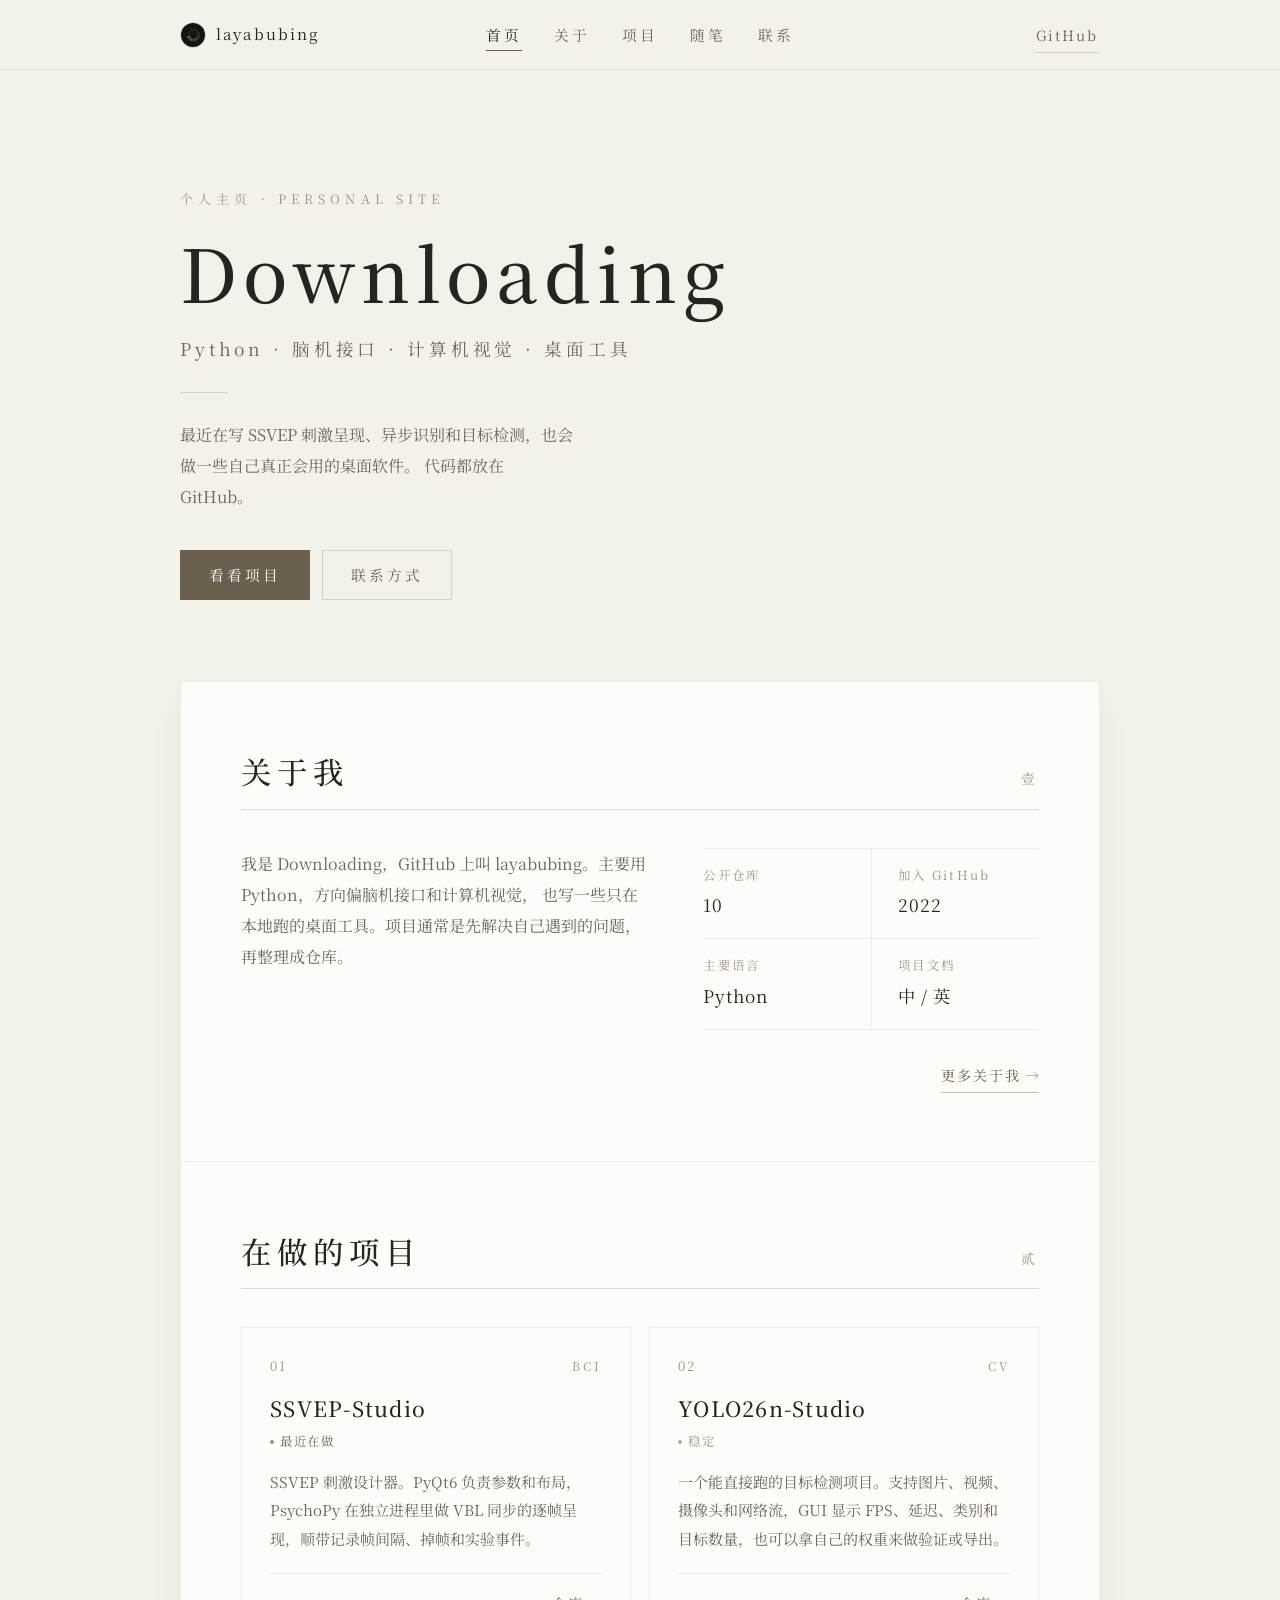
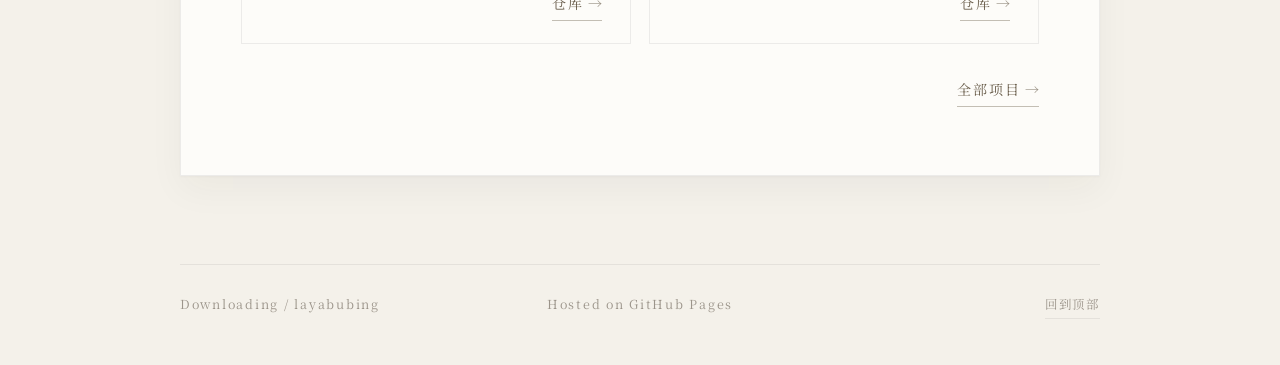
==== index.html @ 9e19aec1 "refactor：更新项目卡片结构与样式；提升整体设计一致性 - 在 `projects.js` 中将项目行（row）改为项目卡片（card），以优化语义结构。 - 更新 HTML 和 CSS，改善项" ====
<!doctype html>
<html lang="zh-CN">
  <head>
    <meta charset="utf-8">
    <meta name="viewport" content="width=device-width, initial-scale=1">
    <meta
      name="description"
      content="Downloading的个人主页。主要写 Python，方向包括 SSVEP 脑机接口、计算机视觉，也会做自己用得上的桌面工具。"
    >
    <meta name="theme-color" content="#f4f1ea">
    <title>Downloading / layabubing</title>
    <link rel="icon" href="assets/avatar.png">
    <link rel="preconnect" href="https://fonts.googleapis.com">
    <link rel="preconnect" href="https://fonts.gstatic.com" crossorigin>
    <link
      href="https://fonts.googleapis.com/css2?family=Noto+Serif:wght@400;500&family=Noto+Serif+SC:wght@300;400;500;600&display=swap"
      rel="stylesheet"
    >
    <link rel="stylesheet" href="styles.css">
  </head>
  <body>
    <header class="site-header" id="top">
      <a class="brand" href="index.html" aria-label="回到首页">
        <img src="assets/avatar.png" width="28" height="28" alt="">
        <span>layabubing</span>
      </a>
      <nav class="site-nav" aria-label="主导航">
        <a href="index.html" aria-current="true">首页</a>
        <a href="about.html">关于</a>
        <a href="projects.html">项目</a>
        <a href="blog.html">随笔</a>
        <a href="contact.html">联系</a>
      </nav>
      <a class="header-link" href="https://github.com/layabubing" target="_blank" rel="noreferrer">GitHub</a>
    </header>

    <main>
      <section class="hero reveal" aria-labelledby="hero-title">
        <p class="eyebrow">个人主页 · Personal Site</p>
        <h1 id="hero-title">Downloading</h1>
        <p class="role">Python · 脑机接口 · 计算机视觉 · 桌面工具</p>
        <p class="lead">
          最近在写 SSVEP 刺激呈现、异步识别和目标检测，也会做一些自己真正会用的桌面软件。
          代码都放在 GitHub。
        </p>
        <div class="hero-actions">
          <a class="button button-primary" href="projects.html">看看项目</a>
          <a class="button button-quiet" href="contact.html">联系方式</a>
        </div>
      </section>

      <div class="paper">
        <section class="block reveal" aria-labelledby="intro-title">
          <div class="block-head">
            <h2 id="intro-title">关于我</h2>
            <span class="block-index">壹</span>
          </div>

          <div class="about-layout">
            <p class="about-copy">
              我是 Downloading，GitHub 上叫 layabubing。主要用 Python，方向偏脑机接口和计算机视觉，
              也写一些只在本地跑的桌面工具。项目通常是先解决自己遇到的问题，再整理成仓库。
            </p>
            <dl class="mini-stats" aria-label="GitHub 资料概览">
              <div><dt>公开仓库</dt><dd>10</dd></div>
              <div><dt>加入 GitHub</dt><dd>2022</dd></div>
              <div><dt>主要语言</dt><dd>Python</dd></div>
              <div><dt>项目文档</dt><dd>中 / 英</dd></div>
            </dl>
          </div>

          <p class="block-more"><a class="row-link" href="about.html">更多关于我</a></p>
        </section>

        <section class="block reveal" aria-labelledby="featured-title">
          <div class="block-head">
            <h2 id="featured-title">在做的项目</h2>
            <span class="block-index">贰</span>
          </div>

          <div class="project-list" id="home-featured"></div>

          <p class="block-more"><a class="row-link" href="projects.html">全部项目</a></p>
        </section>
      </div>
    </main>

    <footer class="site-footer">
      <span>Downloading / layabubing</span>
      <span>Hosted on GitHub Pages</span>
      <a href="#top">回到顶部</a>
    </footer>

    <script src="script.js"></script>
    <script src="js/projects.js"></script>
  </body>
</html>
---- styles.css ----
/* ==========================================================================
   layabubing.github.io — 素雅
   宣纸底 · 宋体 · 细线分隔 · 单一檀色点缀
   ========================================================================== */

:root {
  color-scheme: light;

  /* 纸与墨 */
  --bg: #f4f1ea;
  --paper: #fdfcf9;
  --panel: #f0ece2;
  --ink: #26241f;
  --muted: #6c665c;
  --faint: #9b948a;

  /* 线 */
  --line: rgba(38, 36, 31, 0.15);
  --line-soft: rgba(38, 36, 31, 0.075);

  /* 檀色点缀 */
  --accent: #6b5f4d;
  --accent-deep: #574c3d;
  --accent-soft: rgba(107, 95, 77, 0.08);
  --accent-ink: #fdfcf9;

  /* 状态 */
  --green: #5f7358;
  --amber: #9c7a44;

  --header-bg: rgba(244, 241, 234, 0.88);
  --header-bg-scrolled: rgba(244, 241, 234, 0.96);
  --hover-bg: rgba(38, 36, 31, 0.035);

  /* 字体：全站宋体。拉丁先走 Songti / SimSun 自带的衬线字形，
     再由 Noto Serif SC 兜底 Linux / Android。 */
  --font-song: "Songti SC", "STSong", "SimSun", "Noto Serif SC",
    "Source Han Serif SC", "Times New Roman", Georgia, serif;

  --maxw: 920px;
  --shadow: 0 1px 2px rgba(38, 36, 31, 0.03), 0 14px 34px rgba(38, 36, 31, 0.045);
}

* {
  box-sizing: border-box;
}

html {
  scroll-behavior: smooth;
  scroll-padding-top: 96px;
}

body {
  margin: 0;
  min-width: 320px;
  overflow-x: hidden;
  background: var(--bg);
  color: var(--ink);
  font-family: var(--font-song);
  font-size: 16px;
  line-height: 1.9;
  -webkit-font-smoothing: antialiased;
  text-rendering: optimizeLegibility;
}

a {
  color: inherit;
  text-decoration: none;
}

button,
a {
  -webkit-tap-highlight-color: transparent;
}

::selection {
  background: var(--accent-soft);
  color: var(--accent-deep);
}

:focus-visible {
  outline: 1px solid var(--accent);
  outline-offset: 3px;
}

/* ---------- 页眉 ---------- */

.site-header {
  position: sticky;
  z-index: 20;
  top: 0;
  display: grid;
  grid-template-columns: 1fr auto 1fr;
  align-items: center;
  width: 100%;
  min-height: 70px;
  padding: 0 max(24px, calc((100% - var(--maxw)) / 2));
  border-bottom: 1px solid var(--line-soft);
  background: var(--header-bg);
  backdrop-filter: blur(12px);
  -webkit-backdrop-filter: blur(12px);
  transition: background 240ms ease, border-color 240ms ease;
}

.site-header.is-scrolled {
  border-color: var(--line);
  background: var(--header-bg-scrolled);
}

.brand {
  display: inline-flex;
  align-items: center;
  gap: 10px;
  width: max-content;
  font-size: 0.95rem;
  letter-spacing: 0.14em;
}

.brand img {
  width: 26px;
  height: 26px;
  border: 1px solid var(--line);
  border-radius: 50%;
  opacity: 0.92;
}

.site-nav {
  display: flex;
  align-items: center;
  gap: 4px;
}

.site-nav a {
  position: relative;
  padding: 9px 14px;
  color: var(--muted);
  font-size: 0.92rem;
  letter-spacing: 0.2em;
  transition: color 200ms ease;
}

.site-nav a::after {
  content: "";
  position: absolute;
  left: 14px;
  right: 14px;
  bottom: 6px;
  height: 1px;
  background: var(--accent);
  transform: scaleX(0);
  transform-origin: left;
  transition: transform 260ms cubic-bezier(0.2, 0.7, 0.2, 1);
}

.site-nav a:hover,
.site-nav a:focus-visible,
.site-nav a[aria-current="true"] {
  color: var(--ink);
}

.site-nav a:hover::after,
.site-nav a:focus-visible::after,
.site-nav a[aria-current="true"]::after {
  transform: scaleX(1);
}

.header-link {
  justify-self: end;
  padding: 6px 2px 4px;
  border-bottom: 1px solid var(--line);
  color: var(--muted);
  font-size: 0.88rem;
  letter-spacing: 0.14em;
  transition: color 200ms ease, border-color 200ms ease;
}

.header-link:hover,
.header-link:focus-visible {
  border-color: var(--accent);
  color: var(--accent);
}

/* ---------- 首屏 ---------- */

.hero {
  width: min(var(--maxw), calc(100% - 48px));
  margin: 0 auto;
  padding: clamp(84px, 13vh, 140px) 0 clamp(64px, 9vh, 100px);
}

.eyebrow {
  margin: 0 0 20px;
  color: var(--faint);
  font-size: 0.8rem;
  letter-spacing: 0.4em;
  text-transform: uppercase;
}

h1,
h2,
h3,
p {
  margin-top: 0;
}

h1 {
  margin-bottom: 20px;
  font-size: clamp(2.9rem, 7.5vw, 4.6rem);
  line-height: 1.1;
  font-weight: 500;
  letter-spacing: 0.08em;
}

.role {
  margin-bottom: 6px;
  color: var(--muted);
  font-size: clamp(0.98rem, 1.8vw, 1.1rem);
  letter-spacing: 0.22em;
}

.hero .role::after {
  content: "";
  display: block;
  width: 48px;
  height: 1px;
  margin: 26px 0 0;
  background: var(--line);
}

.lead {
  max-width: 44ch;
  margin: 26px 0 38px;
  color: var(--muted);
  font-size: 1rem;
  line-height: 1.95;
}

.hero-actions {
  display: flex;
  flex-wrap: wrap;
  gap: 12px;
}

.button {
  display: inline-flex;
  align-items: center;
  justify-content: center;
  min-height: 46px;
  padding: 10px 28px;
  border: 1px solid var(--line);
  border-radius: 0;
  font-family: inherit;
  font-size: 0.92rem;
  letter-spacing: 0.2em;
  transition: background 220ms ease, border-color 220ms ease, color 220ms ease;
}

.button-primary {
  border-color: var(--accent);
  background: var(--accent);
  color: var(--accent-ink);
}

.button-primary:hover,
.button-primary:focus-visible {
  background: var(--accent-deep);
  border-color: var(--accent-deep);
}

.button-quiet {
  background: transparent;
  color: var(--muted);
}

.button-quiet:hover,
.button-quiet:focus-visible {
  border-color: var(--accent);
  color: var(--accent);
}

/* ---------- 子页页头 ---------- */

.page-head {
  width: min(var(--maxw), calc(100% - 48px));
  margin: 0 auto;
  padding: clamp(68px, 10vh, 112px) 0 clamp(44px, 6vh, 64px);
}

.page-title {
  margin-bottom: 18px;
  font-size: clamp(2.4rem, 6vw, 3.6rem);
  line-height: 1.15;
  font-weight: 500;
  letter-spacing: 0.14em;
}

.page-head .lead {
  margin-bottom: 0;
}

/* ---------- 纸面 ---------- */

.paper {
  width: min(var(--maxw), calc(100% - 40px));
  margin: 0 auto 88px;
  border: 1px solid var(--line-soft);
  background: var(--paper);
  box-shadow: var(--shadow);
}

.block {
  padding: clamp(46px, 6.5vw, 68px) clamp(24px, 6vw, 60px);
  border-bottom: 1px solid var(--line-soft);
}

.block:last-child {
  border-bottom: 0;
}

.block-head {
  display: flex;
  align-items: baseline;
  justify-content: space-between;
  gap: 20px;
  margin-bottom: 38px;
  padding-bottom: 16px;
  border-bottom: 1px solid var(--line);
}

h2 {
  margin-bottom: 0;
  font-size: clamp(1.5rem, 3.4vw, 1.9rem);
  line-height: 1.4;
  font-weight: 500;
  letter-spacing: 0.2em;
}

.block-index {
  color: var(--faint);
  font-size: 0.85rem;
  letter-spacing: 0.3em;
}

.block-more {
  margin: 30px 0 0;
  text-align: right;
}

.block-intro {
  display: flex;
  align-items: baseline;
  justify-content: space-between;
  flex-wrap: wrap;
  gap: 14px;
  margin-bottom: 26px;
  color: var(--muted);
  font-size: 0.94rem;
}

/* ---------- 通用行内链接 ---------- */

.row-link {
  display: inline-block;
  padding-bottom: 3px;
  border-bottom: 1px solid rgba(107, 95, 77, 0.4);
  color: var(--accent);
  font-size: 0.88rem;
  letter-spacing: 0.14em;
  white-space: nowrap;
  transition: border-color 200ms ease, color 200ms ease;
}

.row-link:hover,
.row-link:focus-visible {
  border-color: var(--accent);
  color: var(--accent-deep);
}

.row-link::after {
  content: " →";
  letter-spacing: 0;
  opacity: 0.7;
}

/* ---------- 关于 ---------- */

.about-layout {
  display: grid;
  grid-template-columns: minmax(0, 1.1fr) minmax(260px, 0.9fr);
  gap: 52px;
  align-items: start;
}

.about-copy {
  max-width: 54ch;
  margin-bottom: 0;
  color: var(--muted);
  font-size: 1rem;
  line-height: 1.95;
}

.mini-stats {
  display: grid;
  grid-template-columns: repeat(2, minmax(0, 1fr));
  margin: 0;
  border-top: 1px solid var(--line-soft);
}

.mini-stats div {
  padding: 15px 0 16px;
  border-bottom: 1px solid var(--line-soft);
}

.mini-stats div:nth-child(odd) {
  padding-right: 22px;
}

.mini-stats div:nth-child(even) {
  padding-left: 26px;
  border-left: 1px solid var(--line-soft);
}

.mini-stats dt {
  margin-bottom: 2px;
  color: var(--faint);
  font-size: 0.78rem;
  letter-spacing: 0.18em;
}

.mini-stats dd {
  margin: 0;
  font-size: 1.08rem;
  letter-spacing: 0.06em;
}

/* ---------- 项目卡片 ---------- */

.project-list {
  display: grid;
  grid-template-columns: repeat(auto-fit, minmax(min(330px, 100%), 1fr));
  gap: 18px;
}

.project {
  display: flex;
  flex-direction: column;
  padding: 26px 28px 22px;
  border: 1px solid var(--line-soft);
  background: var(--paper);
  transition: border-color 240ms ease, background 240ms ease,
    box-shadow 240ms ease;
}

.project:hover,
.project:focus-within {
  border-color: var(--line);
  background: #fffefb;
  box-shadow: 0 10px 26px rgba(38, 36, 31, 0.045);
}

.project-top {
  display: flex;
  align-items: baseline;
  justify-content: space-between;
  gap: 16px;
  margin-bottom: 14px;
}

.project-index {
  color: var(--faint);
  font-size: 0.82rem;
  letter-spacing: 0.16em;
}

.project-tag {
  color: var(--faint);
  font-size: 0.74rem;
  letter-spacing: 0.24em;
  text-transform: uppercase;
}

.project-head {
  display: flex;
  flex-direction: column;
  align-items: flex-start;
  gap: 5px;
  margin-bottom: 14px;
}

h3 {
  margin-bottom: 0;
  font-size: clamp(1.14rem, 1.9vw, 1.32rem);
  line-height: 1.5;
  font-weight: 500;
  letter-spacing: 0.06em;
}

.status {
  display: inline-flex;
  align-items: center;
  gap: 6px;
  color: var(--faint);
  font-size: 0.78rem;
  letter-spacing: 0.14em;
  white-space: nowrap;
}

.status::before {
  content: "";
  width: 4px;
  height: 4px;
  border-radius: 50%;
  background: currentColor;
  opacity: 0.75;
}

.status-active {
  color: var(--green);
}

.status-wip {
  color: var(--amber);
}

.project-desc {
  max-width: 60ch;
  margin-bottom: 20px;
  color: var(--muted);
  font-size: 0.94rem;
  line-height: 1.9;
}

.project-foot {
  display: flex;
  align-items: flex-end;
  justify-content: space-between;
  gap: 18px;
  margin-top: auto;
  padding-top: 16px;
  border-top: 1px solid var(--line-soft);
}

.tag-row {
  display: flex;
  flex-wrap: wrap;
  gap: 4px 14px;
  margin: 0;
  padding: 0;
  list-style: none;
}

.tag-row li {
  color: var(--faint);
  font-size: 0.78rem;
  letter-spacing: 0.1em;
}

.tag-row li::before {
  content: "·";
  margin-right: 6px;
  opacity: 0.6;
}

/* 精选项目：仅以极淡底色区分，不加粗边 */

.project-featured {
  background: var(--panel);
}

.project-featured:hover,
.project-featured:focus-within {
  background: #f5f2e9;
}

/* ---------- 归档 ---------- */

.archive {
  display: grid;
  grid-template-columns: 180px 1fr;
  gap: 36px;
  align-items: start;
}

.archive-note {
  margin-bottom: 0;
  color: var(--faint);
  font-size: 0.9rem;
  letter-spacing: 0.08em;
}

.archive-links {
  display: grid;
  border-top: 1px solid var(--line-soft);
}

.archive-links a {
  display: flex;
  align-items: baseline;
  justify-content: space-between;
  gap: 20px;
  padding: 14px 2px;
  border-bottom: 1px solid var(--line-soft);
  transition: padding-left 220ms ease, color 220ms ease;
}

.archive-links a:hover,
.archive-links a:focus-visible {
  padding-left: 10px;
  color: var(--accent);
}

.archive-links span {
  font-size: 0.95rem;
  letter-spacing: 0.04em;
}

.archive-links small {
  color: var(--faint);
  font-size: 0.78rem;
  letter-spacing: 0.08em;
  text-align: right;
}

/* ---------- 技术 ---------- */

.stack-notes {
  display: grid;
  grid-template-columns: repeat(3, minmax(0, 1fr));
  gap: 32px;
}

.stack-note {
  padding-top: 20px;
  border-top: 1px solid var(--line);
}

.stack-index-number {
  display: block;
  margin-bottom: 12px;
  color: var(--faint);
  font-size: 0.78rem;
  letter-spacing: 0.28em;
}

.stack-note h3 {
  margin-bottom: 10px;
}

.stack-note p {
  margin-bottom: 0;
  color: var(--muted);
  font-size: 0.9rem;
  line-height: 1.9;
}

/* ---------- 联系 ---------- */

.contact-list {
  border-top: 1px solid var(--line-soft);
}

.contact-list a {
  display: grid;
  grid-template-columns: 92px minmax(0, 1fr);
  gap: 20px;
  align-items: baseline;
  padding: 17px 2px;
  border-bottom: 1px solid var(--line-soft);
  transition: color 200ms ease, padding-left 220ms ease;
}

.contact-list a:hover,
.contact-list a:focus-visible {
  padding-left: 10px;
  color: var(--accent);
}

.contact-list span {
  color: var(--faint);
  font-size: 0.78rem;
  letter-spacing: 0.2em;
}

.contact-list strong {
  overflow-wrap: anywhere;
  font-weight: 400;
  font-size: clamp(0.94rem, 2vw, 1.04rem);
  letter-spacing: 0.05em;
}

/* ---------- 页脚 ---------- */

.site-footer {
  display: grid;
  grid-template-columns: 1fr auto 1fr;
  gap: 20px;
  width: min(var(--maxw), calc(100% - 48px));
  margin: 0 auto;
  padding: 28px 0 46px;
  border-top: 1px solid var(--line-soft);
  color: var(--faint);
  font-size: 0.78rem;
  letter-spacing: 0.14em;
}

.site-footer span:nth-child(2) {
  text-align: center;
}

.site-footer a {
  justify-self: end;
  padding-bottom: 2px;
  border-bottom: 1px solid var(--line-soft);
  color: var(--faint);
  transition: color 200ms ease, border-color 200ms ease;
}

.site-footer a:hover,
.site-footer a:focus-visible {
  border-color: var(--accent);
  color: var(--accent);
}

/* ---------- 入场动效 ---------- */

.reveal {
  opacity: 0;
  transform: translateY(14px);
  transition: opacity 760ms ease, transform 760ms cubic-bezier(0.2, 0.72, 0.2, 1);
}

.reveal.is-visible {
  opacity: 1;
  transform: translateY(0);
}

/* ---------- 随笔 ---------- */

.post-list {
  display: grid;
  border-top: 1px solid var(--line-soft);
}

.post-item {
  display: grid;
  grid-template-columns: 116px minmax(0, 1fr);
  gap: 26px;
  align-items: baseline;
  padding: 20px 2px;
  border-bottom: 1px solid var(--line-soft);
  transition: padding-left 220ms ease, background 220ms ease;
}

.post-item:hover,
.post-item:focus-visible {
  padding-left: 10px;
  background: var(--hover-bg);
}

.post-date {
  color: var(--faint);
  font-size: 0.8rem;
  letter-spacing: 0.1em;
  white-space: nowrap;
}

.post-info {
  display: block;
  min-width: 0;
}

.post-title {
  display: block;
  margin-bottom: 5px;
  font-size: 1.1rem;
  font-weight: 500;
  letter-spacing: 0.06em;
}

.post-item:hover .post-title {
  color: var(--accent);
}

.post-excerpt {
  display: block;
  color: var(--muted);
  font-size: 0.9rem;
  line-height: 1.85;
}

/* ---------- 文章页 ---------- */

.post-article {
  width: min(720px, calc(100% - 48px));
  margin: 0 auto;
  padding: clamp(60px, 8vh, 92px) 0 96px;
}

.post-header {
  margin-bottom: 44px;
  padding-bottom: 28px;
  border-bottom: 1px solid var(--line);
}

.post-heading {
  margin-bottom: 0;
  font-size: clamp(1.85rem, 5vw, 2.7rem);
  line-height: 1.35;
  letter-spacing: 0.08em;
}

.post-body {
  font-size: 1.02rem;
  line-height: 2.05;
}

.post-body h2,
.post-body h3,
.post-body h4 {
  margin: 2.2em 0 0.7em;
  line-height: 1.5;
  font-weight: 500;
  letter-spacing: 0.1em;
}

.post-body h2 {
  font-size: 1.36rem;
}

.post-body h3 {
  font-size: 1.16rem;
}

.post-body p {
  margin-bottom: 1.15em;
  color: var(--ink);
}

.post-body ul,
.post-body ol {
  margin: 0 0 1.15em;
  padding-left: 1.6em;
  color: var(--ink);
}

.post-body li {
  margin-bottom: 0.35em;
}

.post-body li::marker {
  color: var(--faint);
}

.post-body a {
  padding-bottom: 1px;
  border-bottom: 1px solid rgba(107, 95, 77, 0.4);
  color: var(--accent);
}

.post-body blockquote {
  margin: 1.5em 0;
  padding: 2px 0 2px 20px;
  border-left: 2px solid var(--line);
  color: var(--muted);
}

.post-body code {
  padding: 2px 6px;
  border: 1px solid var(--line-soft);
  border-radius: 0;
  background: var(--panel);
  font-family: ui-monospace, "SFMono-Regular", Consolas, monospace;
  font-size: 0.86em;
}

.post-body pre {
  overflow-x: auto;
  margin: 1.5em 0;
  padding: 18px 20px;
  border: 1px solid var(--line-soft);
  border-radius: 0;
  background: var(--panel);
  line-height: 1.75;
}

.post-body pre code {
  padding: 0;
  border: 0;
  background: none;
}

.post-body img {
  max-width: 100%;
  height: auto;
  border: 1px solid var(--line-soft);
}

.post-body hr {
  margin: 2.4em 0;
  border: 0;
  border-top: 1px solid var(--line-soft);
}

.post-back {
  margin-top: 56px;
  padding-top: 26px;
  border-top: 1px solid var(--line-soft);
}

.data-loading,
.data-fallback {
  margin: 0;
  padding: 26px 0;
  color: var(--faint);
  font-size: 0.92rem;
  letter-spacing: 0.08em;
}

/* ---------- 响应式 ---------- */

@media (max-width: 920px) {
  .site-header {
    grid-template-columns: 1fr auto;
    padding: 0 20px;
  }

  .site-nav {
    display: none;
  }

  .about-layout {
    grid-template-columns: 1fr;
    gap: 34px;
  }

  .archive {
    grid-template-columns: 1fr;
    gap: 18px;
  }

  .post-item {
    grid-template-columns: 100px minmax(0, 1fr);
    gap: 18px;
  }
}

@media (max-width: 680px) {
  body {
    font-size: 15.5px;
  }

  .site-header {
    min-height: 62px;
    padding: 0 16px;
  }

  .hero {
    width: calc(100% - 32px);
    padding: 68px 0 52px;
  }

  .page-head {
    width: calc(100% - 32px);
    padding: 54px 0 38px;
  }

  .paper {
    width: calc(100% - 28px);
    margin-bottom: 60px;
  }

  .site-footer {
    width: calc(100% - 32px);
    padding-bottom: 36px;
  }

  .brand {
    font-size: 0.88rem;
  }

  h1 {
    font-size: clamp(2.4rem, 12vw, 3.2rem);
  }

  .role {
    font-size: 0.92rem;
    letter-spacing: 0.16em;
  }

  .hero-actions {
    align-items: stretch;
    flex-direction: column;
  }

  .button {
    width: 100%;
  }

  .block {
    padding: 38px 20px;
  }

  .block-head {
    margin-bottom: 28px;
  }

  h2 {
    letter-spacing: 0.14em;
  }

  .project {
    padding: 22px 20px 18px;
  }

  .project-foot {
    align-items: flex-start;
    flex-direction: column;
    gap: 12px;
  }

  .archive-links a {
    align-items: flex-start;
    flex-direction: column;
    gap: 2px;
  }

  .archive-links small {
    text-align: left;
  }

  .post-item {
    grid-template-columns: 1fr;
    gap: 3px;
  }

  .post-article {
    width: calc(100% - 32px);
    padding: 46px 0 66px;
  }

  .stack-notes {
    grid-template-columns: 1fr;
    gap: 24px;
  }

  .contact-list a {
    grid-template-columns: 1fr;
    gap: 2px;
    padding: 14px 2px;
  }

  .contact-list a:hover,
  .contact-list a:focus-visible {
    padding-left: 2px;
  }

  .site-footer {
    grid-template-columns: 1fr auto;
  }

  .site-footer span:nth-child(2) {
    display: none;
  }
}

@media (prefers-reduced-motion: reduce) {
  html {
    scroll-behavior: auto;
  }

  *,
  *::before,
  *::after {
    scroll-behavior: auto !important;
    animation-duration: 0.01ms !important;
    animation-iteration-count: 1 !important;
    transition-duration: 0.01ms !important;
  }

  .reveal {
    opacity: 1;
    transform: none;
  }
}
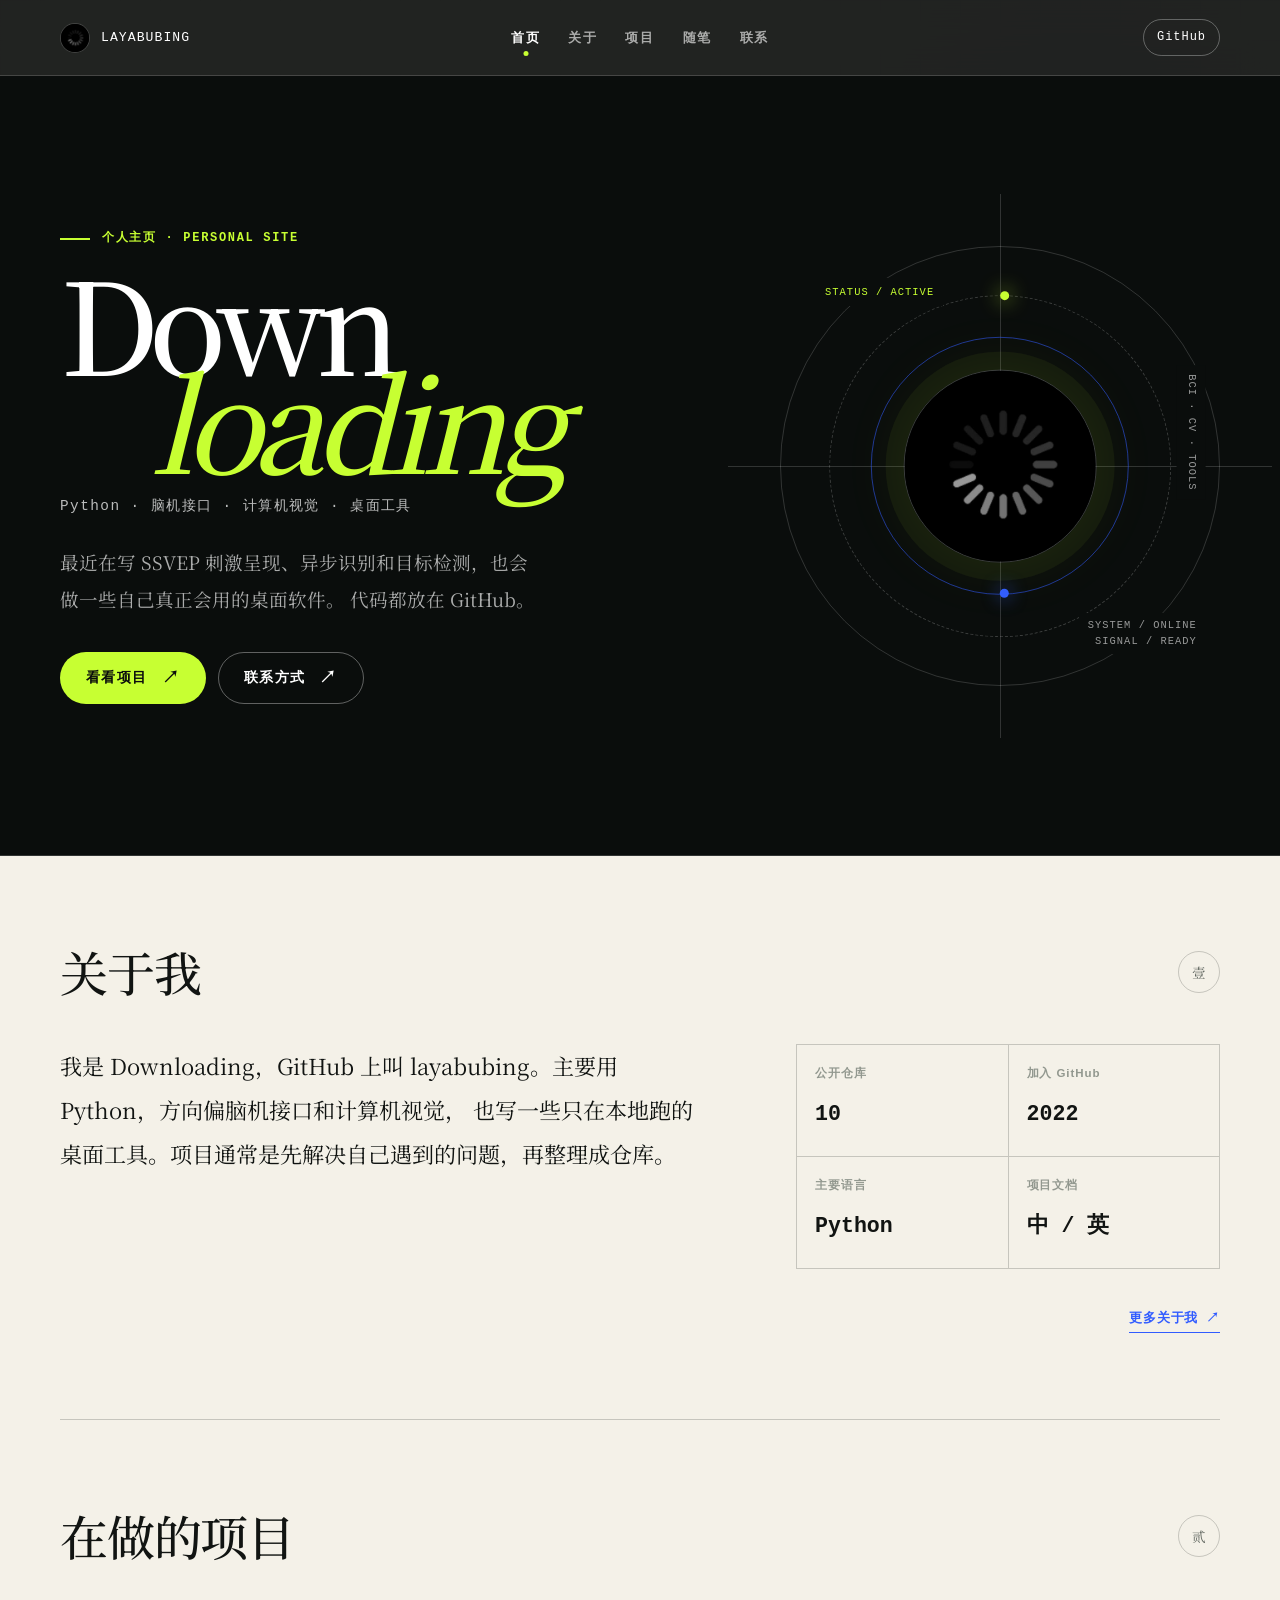
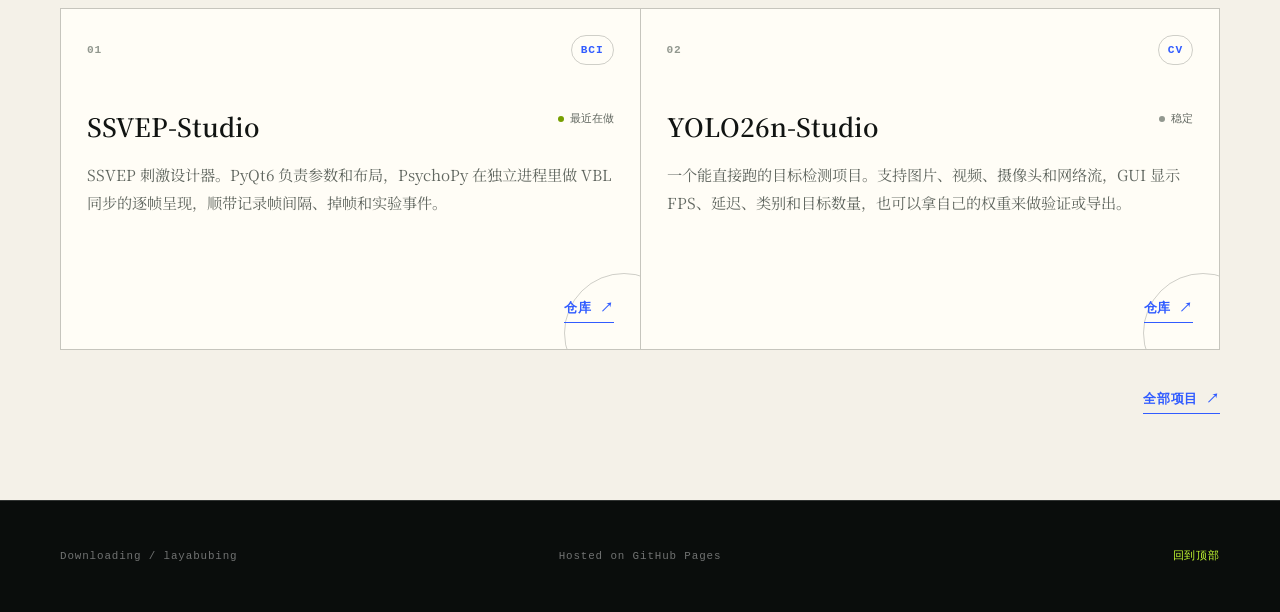
==== commit 2410d559: "feat: redesign personal site visual system" ====
--- a/index.html
+++ b/index.html
@@ -7,7 +7,7 @@
       name="description"
       content="Downloading的个人主页。主要写 Python，方向包括 SSVEP 脑机接口、计算机视觉，也会做自己用得上的桌面工具。"
     >
-    <meta name="theme-color" content="#f4f1ea">
+    <meta name="theme-color" content="#0a0d0c">
     <title>Downloading / layabubing</title>
     <link rel="icon" href="assets/avatar.png">
     <link rel="preconnect" href="https://fonts.googleapis.com">
@@ -18,7 +18,7 @@
     >
     <link rel="stylesheet" href="styles.css">
   </head>
-  <body>
+  <body class="home-page">
     <header class="site-header" id="top">
       <a class="brand" href="index.html" aria-label="回到首页">
         <img src="assets/avatar.png" width="28" height="28" alt="">
@@ -36,16 +36,26 @@
 
     <main>
       <section class="hero reveal" aria-labelledby="hero-title">
-        <p class="eyebrow">个人主页 · Personal Site</p>
-        <h1 id="hero-title">Downloading</h1>
-        <p class="role">Python · 脑机接口 · 计算机视觉 · 桌面工具</p>
-        <p class="lead">
-          最近在写 SSVEP 刺激呈现、异步识别和目标检测，也会做一些自己真正会用的桌面软件。
-          代码都放在 GitHub。
-        </p>
-        <div class="hero-actions">
-          <a class="button button-primary" href="projects.html">看看项目</a>
-          <a class="button button-quiet" href="contact.html">联系方式</a>
+        <div class="hero-copy">
+          <p class="eyebrow">个人主页 · Personal Site</p>
+          <h1 id="hero-title"><span>Down</span><span>loading</span></h1>
+          <p class="role">Python · 脑机接口 · 计算机视觉 · 桌面工具</p>
+          <p class="lead">
+            最近在写 SSVEP 刺激呈现、异步识别和目标检测，也会做一些自己真正会用的桌面软件。
+            代码都放在 GitHub。
+          </p>
+          <div class="hero-actions">
+            <a class="button button-primary" href="projects.html">看看项目</a>
+            <a class="button button-quiet" href="contact.html">联系方式</a>
+          </div>
+        </div>
+        <div class="signal-art" aria-hidden="true">
+          <div class="signal-orbit signal-orbit-outer"></div>
+          <div class="signal-orbit signal-orbit-inner"></div>
+          <img src="assets/avatar.png" width="192" height="192" alt="">
+          <span class="signal-label signal-label-top">STATUS / ACTIVE</span>
+          <span class="signal-label signal-label-side">BCI · CV · TOOLS</span>
+          <span class="signal-coordinate">SYSTEM / ONLINE<br>SIGNAL / READY</span>
         </div>
       </section>
 
--- a/styles.css
+++ b/styles.css
@@ -1,89 +1,65 @@
-/* ==========================================================================
-   layabubing.github.io — 素雅
-   宣纸底 · 宋体 · 细线分隔 · 单一檀色点缀
-   ========================================================================== */
-
 :root {
   color-scheme: light;
-
-  /* 纸与墨 */
-  --bg: #f4f1ea;
-  --paper: #fdfcf9;
-  --panel: #f0ece2;
-  --ink: #26241f;
-  --muted: #6c665c;
-  --faint: #9b948a;
-
-  /* 线 */
-  --line: rgba(38, 36, 31, 0.15);
-  --line-soft: rgba(38, 36, 31, 0.075);
-
-  /* 檀色点缀 */
-  --accent: #6b5f4d;
-  --accent-deep: #574c3d;
-  --accent-soft: rgba(107, 95, 77, 0.08);
-  --accent-ink: #fdfcf9;
-
-  /* 状态 */
-  --green: #5f7358;
-  --amber: #9c7a44;
-
-  --header-bg: rgba(244, 241, 234, 0.88);
-  --header-bg-scrolled: rgba(244, 241, 234, 0.96);
-  --hover-bg: rgba(38, 36, 31, 0.035);
-
-  /* 字体：全站宋体。拉丁先走 Songti / SimSun 自带的衬线字形，
-     再由 Noto Serif SC 兜底 Linux / Android。 */
-  --font-song: "Songti SC", "STSong", "SimSun", "Noto Serif SC",
-    "Source Han Serif SC", "Times New Roman", Georgia, serif;
-
-  --maxw: 920px;
-  --shadow: 0 1px 2px rgba(38, 36, 31, 0.03), 0 14px 34px rgba(38, 36, 31, 0.045);
-}
-
-* {
-  box-sizing: border-box;
-}
+  --night: #0a0d0c;
+  --paper: #f4f1e8;
+  --paper-bright: #fffdf6;
+  --ink: #111412;
+  --muted: #616760;
+  --faint: #92988f;
+  --acid: #c7ff32;
+  --acid-deep: #769f00;
+  --blue: #315cff;
+  --orange: #ff5a36;
+  --line: rgba(17, 20, 18, 0.2);
+  --line-soft: rgba(17, 20, 18, 0.1);
+  --line-dark: rgba(255, 255, 255, 0.16);
+  --font-serif: "Noto Serif SC", "Songti SC", "STSong", serif;
+  --font-sans: Inter, "PingFang SC", "Microsoft YaHei", sans-serif;
+  --font-mono: "SFMono-Regular", Consolas, "Liberation Mono", monospace;
+  --maxw: 1160px;
+  --contentw: 980px;
+  --shadow: 0 28px 80px rgba(17, 20, 18, 0.1);
+}
+
+* { box-sizing: border-box; }
 
 html {
   scroll-behavior: smooth;
-  scroll-padding-top: 96px;
+  scroll-padding-top: 92px;
+  overflow-x: hidden;
 }
 
 body {
   margin: 0;
   min-width: 320px;
   overflow-x: hidden;
-  background: var(--bg);
+  background:
+    linear-gradient(rgba(17, 20, 18, 0.035) 1px, transparent 1px),
+    linear-gradient(90deg, rgba(17, 20, 18, 0.035) 1px, transparent 1px),
+    var(--paper);
+  background-size: 40px 40px;
   color: var(--ink);
-  font-family: var(--font-song);
+  font-family: var(--font-sans);
   font-size: 16px;
-  line-height: 1.9;
+  line-height: 1.8;
   -webkit-font-smoothing: antialiased;
   text-rendering: optimizeLegibility;
 }
 
-a {
-  color: inherit;
-  text-decoration: none;
-}
-
-button,
-a {
-  -webkit-tap-highlight-color: transparent;
-}
-
-::selection {
-  background: var(--accent-soft);
-  color: var(--accent-deep);
-}
-
-:focus-visible {
-  outline: 1px solid var(--accent);
-  outline-offset: 3px;
-}
-
-/* ---------- 页眉 ---------- */
+body::before {
+  content: "";
+  position: fixed;
+  z-index: -1;
+  inset: 0;
+  pointer-events: none;
+  background: radial-gradient(circle at 84% 22%, rgba(49, 92, 255, 0.08), transparent 25%);
+}
+
+a { color: inherit; text-decoration: none; }
+button, a { -webkit-tap-highlight-color: transparent; }
+::selection { background: var(--acid); color: var(--night); }
+:focus-visible { outline: 2px solid var(--blue); outline-offset: 4px; }
+h1, h2, h3, p { margin-top: 0; }
 
 .site-header {
   position: sticky;
@@ -92,993 +68,567 @@
   display: grid;
   grid-template-columns: 1fr auto 1fr;
   align-items: center;
-  width: 100%;
-  min-height: 70px;
-  padding: 0 max(24px, calc((100% - var(--maxw)) / 2));
-  border-bottom: 1px solid var(--line-soft);
-  background: var(--header-bg);
-  backdrop-filter: blur(12px);
-  -webkit-backdrop-filter: blur(12px);
-  transition: background 240ms ease, border-color 240ms ease;
-}
-
-.site-header.is-scrolled {
-  border-color: var(--line);
-  background: var(--header-bg-scrolled);
-}
+  min-height: 76px;
+  padding: 0 max(28px, calc((100% - var(--maxw)) / 2));
+  border-bottom: 1px solid var(--line-dark);
+  background: rgba(10, 13, 12, 0.9);
+  color: #fff;
+  backdrop-filter: blur(18px);
+  -webkit-backdrop-filter: blur(18px);
+  transition: min-height 240ms ease, background 240ms ease;
+}
+
+.site-header.is-scrolled { min-height: 66px; background: rgba(10, 13, 12, 0.96); }
 
 .brand {
   display: inline-flex;
   align-items: center;
-  gap: 10px;
+  gap: 11px;
   width: max-content;
-  font-size: 0.95rem;
-  letter-spacing: 0.14em;
+  font-family: var(--font-mono);
+  font-size: 0.82rem;
+  letter-spacing: 0.08em;
+  text-transform: uppercase;
 }
 
 .brand img {
-  width: 26px;
-  height: 26px;
-  border: 1px solid var(--line);
-  border-radius: 50%;
-  opacity: 0.92;
-}
-
-.site-nav {
+  width: 30px;
+  height: 30px;
+  border: 1px solid rgba(255, 255, 255, 0.24);
+  border-radius: 50%;
+  background: #050605;
+  transition: transform 500ms cubic-bezier(0.2, 0.8, 0.2, 1);
+}
+
+.brand:hover img { transform: rotate(45deg); }
+.site-nav { display: flex; align-items: center; gap: 2px; }
+
+.site-nav a {
+  position: relative;
+  padding: 8px 13px;
+  color: rgba(255, 255, 255, 0.62);
+  font-size: 0.82rem;
+  font-weight: 600;
+  letter-spacing: 0.12em;
+  transition: color 180ms ease;
+}
+
+.site-nav a::before {
+  content: "";
+  position: absolute;
+  left: 50%;
+  bottom: 1px;
+  width: 5px;
+  height: 5px;
+  border-radius: 50%;
+  background: var(--acid);
+  opacity: 0;
+  transform: translate(-50%, 5px);
+  transition: opacity 180ms ease, transform 180ms ease;
+}
+
+.site-nav a:hover,
+.site-nav a:focus-visible,
+.site-nav a[aria-current="true"] { color: #fff; }
+
+.site-nav a:hover::before,
+.site-nav a:focus-visible::before,
+.site-nav a[aria-current="true"]::before { opacity: 1; transform: translate(-50%, 0); }
+
+.header-link {
+  justify-self: end;
+  padding: 7px 13px;
+  border: 1px solid rgba(255, 255, 255, 0.3);
+  border-radius: 999px;
+  font-family: var(--font-mono);
+  font-size: 0.75rem;
+  letter-spacing: 0.08em;
+  transition: background 180ms ease, border-color 180ms ease, color 180ms ease;
+}
+
+.header-link:hover,
+.header-link:focus-visible { border-color: var(--acid); background: var(--acid); color: var(--night); }
+.home-page main { background: var(--night); }
+
+.hero {
+  position: relative;
+  display: grid;
+  grid-template-columns: minmax(0, 1.15fr) minmax(340px, 0.85fr);
+  gap: clamp(40px, 7vw, 100px);
+  align-items: center;
+  width: min(var(--maxw), calc(100% - 56px));
+  min-height: min(780px, calc(100vh - 76px));
+  margin: 0 auto;
+  padding: clamp(76px, 11vh, 126px) 0;
+  color: #fff;
+}
+
+.hero::before {
+  content: "";
+  position: absolute;
+  left: -100vw;
+  right: -100vw;
+  bottom: 0;
+  height: 1px;
+  background: var(--line-dark);
+}
+
+.eyebrow {
   display: flex;
   align-items: center;
-  gap: 4px;
-}
-
-.site-nav a {
-  position: relative;
-  padding: 9px 14px;
+  gap: 12px;
+  margin: 0 0 24px;
+  color: var(--blue);
+  font-family: var(--font-mono);
+  font-size: 0.75rem;
+  font-weight: 700;
+  letter-spacing: 0.14em;
+  text-transform: uppercase;
+}
+
+.eyebrow::before { content: ""; width: 30px; height: 2px; background: currentColor; }
+.hero .eyebrow { color: var(--acid); }
+
+.hero h1 {
+  margin-bottom: 26px;
+  font-family: var(--font-serif);
+  font-size: clamp(4.6rem, 10vw, 8.8rem);
+  font-weight: 500;
+  letter-spacing: -0.075em;
+  line-height: 0.76;
+}
+
+.hero h1 span { display: block; }
+.hero h1 span:last-child { margin-left: clamp(34px, 7vw, 100px); color: var(--acid); font-style: italic; }
+
+.role {
+  margin-bottom: 24px;
+  color: rgba(255, 255, 255, 0.72);
+  font-family: var(--font-mono);
+  font-size: clamp(0.76rem, 1.3vw, 0.9rem);
+  letter-spacing: 0.1em;
+}
+
+.lead {
+  max-width: 48ch;
+  margin: 0 0 34px;
   color: var(--muted);
-  font-size: 0.92rem;
-  letter-spacing: 0.2em;
-  transition: color 200ms ease;
-}
-
-.site-nav a::after {
-  content: "";
-  position: absolute;
-  left: 14px;
-  right: 14px;
-  bottom: 6px;
-  height: 1px;
-  background: var(--accent);
-  transform: scaleX(0);
-  transform-origin: left;
-  transition: transform 260ms cubic-bezier(0.2, 0.7, 0.2, 1);
-}
-
-.site-nav a:hover,
-.site-nav a:focus-visible,
-.site-nav a[aria-current="true"] {
-  color: var(--ink);
-}
-
-.site-nav a:hover::after,
-.site-nav a:focus-visible::after,
-.site-nav a[aria-current="true"]::after {
-  transform: scaleX(1);
-}
-
-.header-link {
-  justify-self: end;
-  padding: 6px 2px 4px;
-  border-bottom: 1px solid var(--line);
-  color: var(--muted);
-  font-size: 0.88rem;
-  letter-spacing: 0.14em;
-  transition: color 200ms ease, border-color 200ms ease;
-}
-
-.header-link:hover,
-.header-link:focus-visible {
-  border-color: var(--accent);
-  color: var(--accent);
-}
-
-/* ---------- 首屏 ---------- */
-
-.hero {
-  width: min(var(--maxw), calc(100% - 48px));
-  margin: 0 auto;
-  padding: clamp(84px, 13vh, 140px) 0 clamp(64px, 9vh, 100px);
-}
-
-.eyebrow {
-  margin: 0 0 20px;
-  color: var(--faint);
-  font-size: 0.8rem;
-  letter-spacing: 0.4em;
-  text-transform: uppercase;
-}
-
-h1,
-h2,
-h3,
-p {
-  margin-top: 0;
-}
-
-h1 {
-  margin-bottom: 20px;
-  font-size: clamp(2.9rem, 7.5vw, 4.6rem);
-  line-height: 1.1;
-  font-weight: 500;
-  letter-spacing: 0.08em;
-}
-
-.role {
-  margin-bottom: 6px;
-  color: var(--muted);
-  font-size: clamp(0.98rem, 1.8vw, 1.1rem);
-  letter-spacing: 0.22em;
-}
-
-.hero .role::after {
-  content: "";
-  display: block;
-  width: 48px;
-  height: 1px;
-  margin: 26px 0 0;
-  background: var(--line);
-}
-
-.lead {
-  max-width: 44ch;
-  margin: 26px 0 38px;
-  color: var(--muted);
-  font-size: 1rem;
-  line-height: 1.95;
-}
-
-.hero-actions {
-  display: flex;
-  flex-wrap: wrap;
-  gap: 12px;
-}
+  font-family: var(--font-serif);
+  font-size: clamp(1.03rem, 1.6vw, 1.16rem);
+  line-height: 2;
+}
+
+.hero .lead { color: rgba(255, 255, 255, 0.66); }
+.hero-actions { display: flex; flex-wrap: wrap; gap: 12px; }
 
 .button {
   display: inline-flex;
   align-items: center;
   justify-content: center;
-  min-height: 46px;
-  padding: 10px 28px;
+  min-height: 50px;
+  padding: 10px 25px;
+  border: 1px solid transparent;
+  border-radius: 999px;
+  font-size: 0.86rem;
+  font-weight: 700;
+  letter-spacing: 0.1em;
+  transition: transform 180ms ease, background 180ms ease, color 180ms ease;
+}
+
+.button::after { content: "↗"; margin-left: 14px; font-size: 1.05rem; }
+.button:hover, .button:focus-visible { transform: translateY(-3px); }
+.button-primary { background: var(--acid); color: var(--night); }
+.button-primary:hover, .button-primary:focus-visible { background: #dcff7c; }
+.button-quiet { border-color: rgba(255, 255, 255, 0.35); color: #fff; }
+.button-quiet:hover, .button-quiet:focus-visible { border-color: #fff; background: #fff; color: var(--night); }
+
+.signal-art {
+  position: relative;
+  aspect-ratio: 1;
+  max-width: 440px;
+  justify-self: end;
+  width: 100%;
+  border: 1px solid var(--line-dark);
+  border-radius: 50%;
+}
+
+.signal-art::before,
+.signal-art::after { content: ""; position: absolute; z-index: 0; background: var(--line-dark); }
+.signal-art::before { top: 50%; left: -12%; width: 124%; height: 1px; }
+.signal-art::after { top: -12%; left: 50%; width: 1px; height: 124%; }
+
+.signal-art img {
+  position: absolute;
+  z-index: 2;
+  top: 50%;
+  left: 50%;
+  width: 44%;
+  height: 44%;
+  border: 1px solid rgba(255, 255, 255, 0.2);
+  border-radius: 50%;
+  box-shadow: 0 0 0 18px rgba(199, 255, 50, 0.05), 0 0 70px rgba(199, 255, 50, 0.08);
+  transform: translate(-50%, -50%);
+  animation: signal-pulse 4s ease-in-out infinite;
+}
+
+.signal-orbit {
+  position: absolute;
+  z-index: 1;
+  top: 50%;
+  left: 50%;
+  border: 1px dashed rgba(255, 255, 255, 0.2);
+  border-radius: 50%;
+  transform: translate(-50%, -50%);
+}
+
+.signal-orbit::before {
+  content: "";
+  position: absolute;
+  top: -5px;
+  left: 50%;
+  width: 9px;
+  height: 9px;
+  border-radius: 50%;
+  background: var(--acid);
+  box-shadow: 0 0 20px var(--acid);
+}
+
+.signal-orbit-outer { width: 78%; height: 78%; animation: orbit 18s linear infinite; }
+.signal-orbit-inner { width: 59%; height: 59%; border-style: solid; border-color: rgba(49, 92, 255, 0.55); animation: orbit-reverse 12s linear infinite; }
+.signal-orbit-inner::before { top: auto; bottom: -4px; background: var(--blue); box-shadow: 0 0 18px var(--blue); }
+
+.signal-label,
+.signal-coordinate {
+  position: absolute;
+  z-index: 3;
+  padding: 5px 9px;
+  background: var(--night);
+  color: rgba(255, 255, 255, 0.58);
+  font-family: var(--font-mono);
+  font-size: 0.65rem;
+  letter-spacing: 0.1em;
+}
+
+.signal-label-top { top: 7%; left: 8%; color: var(--acid); }
+.signal-label-side { right: -9%; top: 39%; transform: rotate(90deg); }
+.signal-coordinate { right: 3%; bottom: 7%; line-height: 1.5; text-align: right; }
+@keyframes orbit { to { transform: translate(-50%, -50%) rotate(360deg); } }
+@keyframes orbit-reverse { to { transform: translate(-50%, -50%) rotate(-360deg); } }
+@keyframes signal-pulse { 50% { box-shadow: 0 0 0 28px rgba(199, 255, 50, 0.025), 0 0 90px rgba(199, 255, 50, 0.15); } }
+
+.page-head {
+  position: relative;
+  width: min(var(--maxw), calc(100% - 56px));
+  margin: 0 auto;
+  padding: clamp(80px, 11vh, 132px) 0 clamp(54px, 7vh, 84px);
+}
+
+.page-head::after {
+  content: "";
+  position: absolute;
+  right: 0;
+  bottom: 74px;
+  width: clamp(80px, 16vw, 190px);
+  aspect-ratio: 1;
   border: 1px solid var(--line);
-  border-radius: 0;
-  font-family: inherit;
-  font-size: 0.92rem;
-  letter-spacing: 0.2em;
-  transition: background 220ms ease, border-color 220ms ease, color 220ms ease;
-}
-
-.button-primary {
-  border-color: var(--accent);
-  background: var(--accent);
-  color: var(--accent-ink);
-}
-
-.button-primary:hover,
-.button-primary:focus-visible {
-  background: var(--accent-deep);
-  border-color: var(--accent-deep);
-}
-
-.button-quiet {
-  background: transparent;
-  color: var(--muted);
-}
-
-.button-quiet:hover,
-.button-quiet:focus-visible {
-  border-color: var(--accent);
-  color: var(--accent);
-}
-
-/* ---------- 子页页头 ---------- */
-
-.page-head {
-  width: min(var(--maxw), calc(100% - 48px));
-  margin: 0 auto;
-  padding: clamp(68px, 10vh, 112px) 0 clamp(44px, 6vh, 64px);
+  border-radius: 50%;
+  background: radial-gradient(circle, var(--blue) 0 5%, transparent 6% 34%, var(--line-soft) 35% 36%, transparent 37%);
 }
 
 .page-title {
+  position: relative;
+  z-index: 1;
   margin-bottom: 18px;
-  font-size: clamp(2.4rem, 6vw, 3.6rem);
-  line-height: 1.15;
+  font-family: var(--font-serif);
+  font-size: clamp(3.4rem, 8vw, 6.8rem);
   font-weight: 500;
-  letter-spacing: 0.14em;
-}
-
-.page-head .lead {
-  margin-bottom: 0;
-}
-
-/* ---------- 纸面 ---------- */
+  letter-spacing: -0.055em;
+  line-height: 1;
+}
+
+.page-head .lead { position: relative; z-index: 1; margin-bottom: 0; }
 
 .paper {
-  width: min(var(--maxw), calc(100% - 40px));
-  margin: 0 auto 88px;
-  border: 1px solid var(--line-soft);
-  background: var(--paper);
+  width: min(var(--contentw), calc(100% - 56px));
+  margin: 0 auto 112px;
+  border: 1px solid var(--line);
+  background: rgba(255, 253, 246, 0.92);
   box-shadow: var(--shadow);
 }
 
+.home-page .paper { width: 100%; max-width: none; margin-bottom: 0; border-width: 0; background: var(--paper); box-shadow: none; }
+
 .block {
-  padding: clamp(46px, 6.5vw, 68px) clamp(24px, 6vw, 60px);
-  border-bottom: 1px solid var(--line-soft);
-}
-
-.block:last-child {
-  border-bottom: 0;
-}
-
-.block-head {
-  display: flex;
-  align-items: baseline;
-  justify-content: space-between;
-  gap: 20px;
-  margin-bottom: 38px;
-  padding-bottom: 16px;
+  position: relative;
+  padding: clamp(54px, 8vw, 86px) clamp(26px, 7vw, 76px);
   border-bottom: 1px solid var(--line);
 }
+
+.home-page .block { width: min(var(--maxw), calc(100% - 56px)); margin: 0 auto; padding-right: 0; padding-left: 0; }
+.block:last-child { border-bottom: 0; }
+.block-head { display: flex; align-items: center; justify-content: space-between; gap: 20px; margin-bottom: 42px; }
 
 h2 {
   margin-bottom: 0;
-  font-size: clamp(1.5rem, 3.4vw, 1.9rem);
-  line-height: 1.4;
+  font-family: var(--font-serif);
+  font-size: clamp(2rem, 4vw, 3rem);
   font-weight: 500;
-  letter-spacing: 0.2em;
+  letter-spacing: -0.025em;
+  line-height: 1.25;
 }
 
 .block-index {
-  color: var(--faint);
+  display: inline-grid;
+  place-items: center;
+  width: 42px;
+  height: 42px;
+  border: 1px solid var(--line);
+  border-radius: 50%;
+  color: var(--muted);
+  font-family: var(--font-serif);
   font-size: 0.85rem;
-  letter-spacing: 0.3em;
-}
-
-.block-more {
-  margin: 30px 0 0;
-  text-align: right;
-}
-
-.block-intro {
-  display: flex;
-  align-items: baseline;
-  justify-content: space-between;
-  flex-wrap: wrap;
-  gap: 14px;
-  margin-bottom: 26px;
-  color: var(--muted);
-  font-size: 0.94rem;
-}
-
-/* ---------- 通用行内链接 ---------- */
+}
+
+.block-more { margin: 34px 0 0; text-align: right; }
+.block-intro { display: flex; align-items: baseline; justify-content: space-between; flex-wrap: wrap; gap: 14px; margin-bottom: 28px; color: var(--muted); }
 
 .row-link {
-  display: inline-block;
-  padding-bottom: 3px;
-  border-bottom: 1px solid rgba(107, 95, 77, 0.4);
-  color: var(--accent);
-  font-size: 0.88rem;
-  letter-spacing: 0.14em;
-  white-space: nowrap;
-  transition: border-color 200ms ease, color 200ms ease;
-}
-
-.row-link:hover,
-.row-link:focus-visible {
-  border-color: var(--accent);
-  color: var(--accent-deep);
-}
-
-.row-link::after {
-  content: " →";
-  letter-spacing: 0;
-  opacity: 0.7;
-}
-
-/* ---------- 关于 ---------- */
+  display: inline-flex;
+  align-items: center;
+  gap: 8px;
+  padding-bottom: 2px;
+  border-bottom: 1px solid currentColor;
+  color: var(--blue);
+  font-family: var(--font-mono);
+  font-size: 0.8rem;
+  font-weight: 700;
+  letter-spacing: 0.06em;
+  transition: color 180ms ease, gap 180ms ease;
+}
+
+.row-link:hover, .row-link:focus-visible { gap: 13px; color: var(--orange); }
+.row-link::after { content: "↗"; }
 
 .about-layout {
   display: grid;
-  grid-template-columns: minmax(0, 1.1fr) minmax(260px, 0.9fr);
-  gap: 52px;
+  grid-template-columns: minmax(0, 1.2fr) minmax(320px, 0.8fr);
+  gap: clamp(42px, 8vw, 100px);
   align-items: start;
 }
 
-.about-copy {
-  max-width: 54ch;
-  margin-bottom: 0;
-  color: var(--muted);
-  font-size: 1rem;
-  line-height: 1.95;
-}
-
-.mini-stats {
+.about-copy { margin-bottom: 0; font-family: var(--font-serif); font-size: clamp(1.12rem, 2vw, 1.38rem); line-height: 2; }
+.mini-stats { display: grid; grid-template-columns: repeat(2, 1fr); margin: 0; border-top: 1px solid var(--line); border-left: 1px solid var(--line); }
+.mini-stats div { min-height: 112px; padding: 18px; border-right: 1px solid var(--line); border-bottom: 1px solid var(--line); }
+.mini-stats dt { margin-bottom: 18px; color: var(--faint); font-size: 0.72rem; font-weight: 700; letter-spacing: 0.08em; }
+.mini-stats dd { margin: 0; font-family: var(--font-mono); font-size: 1.35rem; font-weight: 700; line-height: 1.2; }
+
+.project-list {
   display: grid;
   grid-template-columns: repeat(2, minmax(0, 1fr));
-  margin: 0;
-  border-top: 1px solid var(--line-soft);
-}
-
-.mini-stats div {
-  padding: 15px 0 16px;
-  border-bottom: 1px solid var(--line-soft);
-}
-
-.mini-stats div:nth-child(odd) {
-  padding-right: 22px;
-}
-
-.mini-stats div:nth-child(even) {
-  padding-left: 26px;
-  border-left: 1px solid var(--line-soft);
-}
-
-.mini-stats dt {
-  margin-bottom: 2px;
-  color: var(--faint);
-  font-size: 0.78rem;
-  letter-spacing: 0.18em;
-}
-
-.mini-stats dd {
-  margin: 0;
-  font-size: 1.08rem;
-  letter-spacing: 0.06em;
-}
-
-/* ---------- 项目卡片 ---------- */
-
-.project-list {
-  display: grid;
-  grid-template-columns: repeat(auto-fit, minmax(min(330px, 100%), 1fr));
-  gap: 18px;
+  gap: 1px;
+  padding: 1px;
+  background: var(--line);
 }
 
 .project {
+  position: relative;
   display: flex;
   flex-direction: column;
-  padding: 26px 28px 22px;
-  border: 1px solid var(--line-soft);
-  background: var(--paper);
-  transition: border-color 240ms ease, background 240ms ease,
-    box-shadow 240ms ease;
+  min-height: 340px;
+  padding: 26px;
+  overflow: hidden;
+  background: var(--paper-bright);
+  transition: background 220ms ease, color 220ms ease, transform 220ms ease;
+}
+
+.project::after {
+  content: "";
+  position: absolute;
+  right: -44px;
+  bottom: -44px;
+  width: 118px;
+  height: 118px;
+  border: 1px solid var(--line);
+  border-radius: 50%;
+  transition: width 300ms ease, height 300ms ease, background 300ms ease;
 }
 
 .project:hover,
-.project:focus-within {
-  border-color: var(--line);
-  background: #fffefb;
-  box-shadow: 0 10px 26px rgba(38, 36, 31, 0.045);
-}
-
-.project-top {
-  display: flex;
-  align-items: baseline;
-  justify-content: space-between;
-  gap: 16px;
-  margin-bottom: 14px;
-}
-
-.project-index {
-  color: var(--faint);
-  font-size: 0.82rem;
-  letter-spacing: 0.16em;
-}
-
-.project-tag {
-  color: var(--faint);
-  font-size: 0.74rem;
-  letter-spacing: 0.24em;
-  text-transform: uppercase;
-}
-
-.project-head {
-  display: flex;
-  flex-direction: column;
-  align-items: flex-start;
-  gap: 5px;
-  margin-bottom: 14px;
-}
-
-h3 {
-  margin-bottom: 0;
-  font-size: clamp(1.14rem, 1.9vw, 1.32rem);
-  line-height: 1.5;
-  font-weight: 500;
-  letter-spacing: 0.06em;
-}
-
-.status {
-  display: inline-flex;
-  align-items: center;
-  gap: 6px;
-  color: var(--faint);
-  font-size: 0.78rem;
-  letter-spacing: 0.14em;
-  white-space: nowrap;
-}
-
-.status::before {
-  content: "";
-  width: 4px;
-  height: 4px;
-  border-radius: 50%;
-  background: currentColor;
-  opacity: 0.75;
-}
-
-.status-active {
-  color: var(--green);
-}
-
-.status-wip {
-  color: var(--amber);
-}
+.project:focus-within { z-index: 1; background: var(--night); color: #fff; transform: translateY(-4px); }
+.project:hover::after,
+.project:focus-within::after { width: 150px; height: 150px; border-color: rgba(199, 255, 50, 0.28); background: rgba(199, 255, 50, 0.04); }
+.project-top, .project-head, .project-foot { position: relative; z-index: 1; }
+.project-top { display: flex; align-items: center; justify-content: space-between; gap: 14px; margin-bottom: 44px; }
+.project-index, .project-tag { font-family: var(--font-mono); font-size: 0.7rem; font-weight: 700; letter-spacing: 0.08em; }
+.project-index { color: var(--faint); }
+.project-tag { padding: 4px 9px; border: 1px solid var(--line); border-radius: 999px; color: var(--blue); }
+.project:hover .project-tag, .project:focus-within .project-tag { border-color: rgba(199, 255, 50, 0.45); color: var(--acid); }
+.project-head { display: flex; align-items: flex-start; justify-content: space-between; gap: 16px; margin-bottom: 16px; }
+.project-head h3 { margin-bottom: 0; font-family: var(--font-serif); font-size: clamp(1.25rem, 2vw, 1.58rem); font-weight: 600; line-height: 1.4; }
+.status { flex: none; color: var(--muted); font-size: 0.68rem; white-space: nowrap; }
+.status::before { content: ""; display: inline-block; width: 6px; height: 6px; margin-right: 6px; border-radius: 50%; background: var(--faint); }
+.status-active::before { background: var(--acid-deep); }
+.status-wip::before { background: var(--orange); }
+.project:hover .status, .project:focus-within .status { color: rgba(255, 255, 255, 0.55); }
+.project:hover .status-active::before, .project:focus-within .status-active::before { background: var(--acid); }
 
 .project-desc {
-  max-width: 60ch;
-  margin-bottom: 20px;
+  position: relative;
+  z-index: 1;
+  margin-bottom: 28px;
   color: var(--muted);
-  font-size: 0.94rem;
+  font-family: var(--font-serif);
+  font-size: 0.95rem;
   line-height: 1.9;
 }
 
-.project-foot {
-  display: flex;
-  align-items: flex-end;
-  justify-content: space-between;
-  gap: 18px;
-  margin-top: auto;
-  padding-top: 16px;
-  border-top: 1px solid var(--line-soft);
-}
-
-.tag-row {
-  display: flex;
-  flex-wrap: wrap;
-  gap: 4px 14px;
-  margin: 0;
-  padding: 0;
-  list-style: none;
-}
-
-.tag-row li {
-  color: var(--faint);
-  font-size: 0.78rem;
-  letter-spacing: 0.1em;
-}
-
-.tag-row li::before {
-  content: "·";
-  margin-right: 6px;
-  opacity: 0.6;
-}
-
-/* 精选项目：仅以极淡底色区分，不加粗边 */
-
-.project-featured {
-  background: var(--panel);
-}
-
-.project-featured:hover,
-.project-featured:focus-within {
-  background: #f5f2e9;
-}
-
-/* ---------- 归档 ---------- */
-
-.archive {
-  display: grid;
-  grid-template-columns: 180px 1fr;
-  gap: 36px;
-  align-items: start;
-}
-
-.archive-note {
-  margin-bottom: 0;
-  color: var(--faint);
-  font-size: 0.9rem;
-  letter-spacing: 0.08em;
-}
-
-.archive-links {
-  display: grid;
-  border-top: 1px solid var(--line-soft);
-}
-
-.archive-links a {
-  display: flex;
-  align-items: baseline;
-  justify-content: space-between;
-  gap: 20px;
-  padding: 14px 2px;
-  border-bottom: 1px solid var(--line-soft);
-  transition: padding-left 220ms ease, color 220ms ease;
-}
-
-.archive-links a:hover,
-.archive-links a:focus-visible {
-  padding-left: 10px;
-  color: var(--accent);
-}
-
-.archive-links span {
-  font-size: 0.95rem;
-  letter-spacing: 0.04em;
-}
-
-.archive-links small {
-  color: var(--faint);
-  font-size: 0.78rem;
-  letter-spacing: 0.08em;
-  text-align: right;
-}
-
-/* ---------- 技术 ---------- */
-
-.stack-notes {
-  display: grid;
-  grid-template-columns: repeat(3, minmax(0, 1fr));
-  gap: 32px;
-}
-
-.stack-note {
-  padding-top: 20px;
-  border-top: 1px solid var(--line);
-}
-
-.stack-index-number {
-  display: block;
-  margin-bottom: 12px;
-  color: var(--faint);
-  font-size: 0.78rem;
-  letter-spacing: 0.28em;
-}
-
-.stack-note h3 {
-  margin-bottom: 10px;
-}
-
-.stack-note p {
-  margin-bottom: 0;
-  color: var(--muted);
-  font-size: 0.9rem;
-  line-height: 1.9;
-}
-
-/* ---------- 联系 ---------- */
-
-.contact-list {
-  border-top: 1px solid var(--line-soft);
-}
-
-.contact-list a {
-  display: grid;
-  grid-template-columns: 92px minmax(0, 1fr);
-  gap: 20px;
-  align-items: baseline;
-  padding: 17px 2px;
-  border-bottom: 1px solid var(--line-soft);
-  transition: color 200ms ease, padding-left 220ms ease;
-}
-
-.contact-list a:hover,
-.contact-list a:focus-visible {
-  padding-left: 10px;
-  color: var(--accent);
-}
-
-.contact-list span {
-  color: var(--faint);
-  font-size: 0.78rem;
-  letter-spacing: 0.2em;
-}
-
-.contact-list strong {
-  overflow-wrap: anywhere;
-  font-weight: 400;
-  font-size: clamp(0.94rem, 2vw, 1.04rem);
-  letter-spacing: 0.05em;
-}
-
-/* ---------- 页脚 ---------- */
+.project:hover .project-desc, .project:focus-within .project-desc { color: rgba(255, 255, 255, 0.66); }
+.project-foot { display: flex; align-items: flex-end; justify-content: space-between; gap: 18px; margin-top: auto; }
+.tag-row { display: flex; flex-wrap: wrap; gap: 6px 12px; margin: 0; padding: 0; color: var(--faint); font-family: var(--font-mono); font-size: 0.66rem; list-style: none; }
+.tag-row li::before { content: "#"; }
+.project:hover .row-link, .project:focus-within .row-link { color: var(--acid); }
+.project-featured { background: linear-gradient(135deg, rgba(49, 92, 255, 0.08), transparent 52%), var(--paper-bright); }
+
+.archive { display: grid; grid-template-columns: 180px minmax(0, 1fr); gap: 42px; }
+.archive-note { color: var(--muted); font-family: var(--font-serif); }
+.archive-links { border-top: 1px solid var(--line); }
+.archive-links a { display: flex; align-items: baseline; justify-content: space-between; gap: 24px; padding: 16px 2px; border-bottom: 1px solid var(--line); transition: color 180ms ease, padding 180ms ease; }
+.archive-links a:hover, .archive-links a:focus-visible { padding-right: 10px; padding-left: 10px; color: var(--blue); }
+.archive-links span { font-family: var(--font-mono); font-size: 0.86rem; }
+.archive-links small { color: var(--muted); text-align: right; }
+
+.stack-notes { display: grid; grid-template-columns: repeat(3, minmax(0, 1fr)); gap: 1px; padding: 1px; background: var(--line); }
+.stack-note { position: relative; min-height: 260px; padding: 24px; background: var(--paper-bright); }
+.stack-index-number { display: block; margin-bottom: 42px; color: var(--blue); font-family: var(--font-mono); font-size: 0.72rem; }
+.stack-note h3 { margin-bottom: 14px; font-family: var(--font-serif); font-size: 1.28rem; }
+.stack-note p { margin-bottom: 0; color: var(--muted); font-size: 0.88rem; line-height: 1.9; }
+
+.contact-list { display: grid; grid-template-columns: repeat(2, minmax(0, 1fr)); gap: 1px; padding: 1px; background: var(--line); }
+.contact-list a { position: relative; display: flex; flex-direction: column; justify-content: space-between; min-height: 160px; padding: 22px; overflow: hidden; background: var(--paper-bright); transition: background 200ms ease, color 200ms ease; }
+.contact-list a::after { content: "↗"; position: absolute; right: 20px; top: 18px; color: var(--blue); font-size: 1.2rem; transition: transform 200ms ease; }
+.contact-list a:hover, .contact-list a:focus-visible { background: var(--blue); color: #fff; }
+.contact-list a:hover::after, .contact-list a:focus-visible::after { color: var(--acid); transform: translate(4px, -4px); }
+.contact-list span { color: var(--faint); font-family: var(--font-mono); font-size: 0.7rem; letter-spacing: 0.08em; }
+.contact-list strong { overflow-wrap: anywhere; font-family: var(--font-serif); font-size: clamp(0.98rem, 2vw, 1.2rem); font-weight: 500; }
 
 .site-footer {
   display: grid;
   grid-template-columns: 1fr auto 1fr;
   gap: 20px;
-  width: min(var(--maxw), calc(100% - 48px));
-  margin: 0 auto;
-  padding: 28px 0 46px;
-  border-top: 1px solid var(--line-soft);
-  color: var(--faint);
-  font-size: 0.78rem;
-  letter-spacing: 0.14em;
-}
-
-.site-footer span:nth-child(2) {
-  text-align: center;
-}
-
-.site-footer a {
-  justify-self: end;
-  padding-bottom: 2px;
-  border-bottom: 1px solid var(--line-soft);
-  color: var(--faint);
-  transition: color 200ms ease, border-color 200ms ease;
-}
-
-.site-footer a:hover,
-.site-footer a:focus-visible {
-  border-color: var(--accent);
-  color: var(--accent);
-}
-
-/* ---------- 入场动效 ---------- */
-
-.reveal {
-  opacity: 0;
-  transform: translateY(14px);
-  transition: opacity 760ms ease, transform 760ms cubic-bezier(0.2, 0.72, 0.2, 1);
-}
-
-.reveal.is-visible {
-  opacity: 1;
-  transform: translateY(0);
-}
-
-/* ---------- 随笔 ---------- */
-
-.post-list {
-  display: grid;
-  border-top: 1px solid var(--line-soft);
-}
-
-.post-item {
-  display: grid;
-  grid-template-columns: 116px minmax(0, 1fr);
-  gap: 26px;
-  align-items: baseline;
-  padding: 20px 2px;
-  border-bottom: 1px solid var(--line-soft);
-  transition: padding-left 220ms ease, background 220ms ease;
-}
-
-.post-item:hover,
-.post-item:focus-visible {
-  padding-left: 10px;
-  background: var(--hover-bg);
-}
-
-.post-date {
-  color: var(--faint);
-  font-size: 0.8rem;
-  letter-spacing: 0.1em;
-  white-space: nowrap;
-}
-
-.post-info {
-  display: block;
-  min-width: 0;
-}
-
-.post-title {
-  display: block;
-  margin-bottom: 5px;
-  font-size: 1.1rem;
-  font-weight: 500;
-  letter-spacing: 0.06em;
-}
-
-.post-item:hover .post-title {
-  color: var(--accent);
-}
-
-.post-excerpt {
-  display: block;
-  color: var(--muted);
-  font-size: 0.9rem;
-  line-height: 1.85;
-}
-
-/* ---------- 文章页 ---------- */
-
-.post-article {
-  width: min(720px, calc(100% - 48px));
-  margin: 0 auto;
-  padding: clamp(60px, 8vh, 92px) 0 96px;
-}
-
-.post-header {
-  margin-bottom: 44px;
-  padding-bottom: 28px;
-  border-bottom: 1px solid var(--line);
-}
-
-.post-heading {
-  margin-bottom: 0;
-  font-size: clamp(1.85rem, 5vw, 2.7rem);
-  line-height: 1.35;
+  align-items: center;
+  min-height: 112px;
+  padding: 24px max(28px, calc((100% - var(--maxw)) / 2));
+  border-top: 1px solid var(--line-dark);
+  background: var(--night);
+  color: rgba(255, 255, 255, 0.42);
+  font-family: var(--font-mono);
+  font-size: 0.68rem;
   letter-spacing: 0.08em;
 }
 
-.post-body {
-  font-size: 1.02rem;
-  line-height: 2.05;
-}
-
-.post-body h2,
-.post-body h3,
-.post-body h4 {
-  margin: 2.2em 0 0.7em;
-  line-height: 1.5;
-  font-weight: 500;
-  letter-spacing: 0.1em;
-}
-
-.post-body h2 {
-  font-size: 1.36rem;
-}
-
-.post-body h3 {
-  font-size: 1.16rem;
-}
-
-.post-body p {
-  margin-bottom: 1.15em;
-  color: var(--ink);
-}
-
-.post-body ul,
-.post-body ol {
-  margin: 0 0 1.15em;
-  padding-left: 1.6em;
-  color: var(--ink);
-}
-
-.post-body li {
-  margin-bottom: 0.35em;
-}
-
-.post-body li::marker {
-  color: var(--faint);
-}
-
-.post-body a {
-  padding-bottom: 1px;
-  border-bottom: 1px solid rgba(107, 95, 77, 0.4);
-  color: var(--accent);
-}
-
-.post-body blockquote {
-  margin: 1.5em 0;
-  padding: 2px 0 2px 20px;
-  border-left: 2px solid var(--line);
-  color: var(--muted);
-}
-
-.post-body code {
-  padding: 2px 6px;
-  border: 1px solid var(--line-soft);
-  border-radius: 0;
-  background: var(--panel);
-  font-family: ui-monospace, "SFMono-Regular", Consolas, monospace;
-  font-size: 0.86em;
-}
-
-.post-body pre {
-  overflow-x: auto;
-  margin: 1.5em 0;
-  padding: 18px 20px;
-  border: 1px solid var(--line-soft);
-  border-radius: 0;
-  background: var(--panel);
-  line-height: 1.75;
-}
-
-.post-body pre code {
-  padding: 0;
-  border: 0;
-  background: none;
-}
-
-.post-body img {
-  max-width: 100%;
-  height: auto;
-  border: 1px solid var(--line-soft);
-}
-
-.post-body hr {
-  margin: 2.4em 0;
-  border: 0;
-  border-top: 1px solid var(--line-soft);
-}
-
-.post-back {
-  margin-top: 56px;
-  padding-top: 26px;
-  border-top: 1px solid var(--line-soft);
-}
-
-.data-loading,
-.data-fallback {
-  margin: 0;
-  padding: 26px 0;
-  color: var(--faint);
-  font-size: 0.92rem;
-  letter-spacing: 0.08em;
-}
-
-/* ---------- 响应式 ---------- */
+.site-footer span:nth-child(2) { text-align: center; }
+.site-footer a { justify-self: end; color: var(--acid); }
+.site-footer a:hover, .site-footer a:focus-visible { text-decoration: underline; text-underline-offset: 5px; }
+.reveal { opacity: 0; transform: translateY(24px); transition: opacity 760ms ease, transform 760ms cubic-bezier(0.16, 1, 0.3, 1); }
+.reveal.is-visible { opacity: 1; transform: translateY(0); }
+
+.post-list { border-top: 1px solid var(--line); }
+.post-item { position: relative; display: grid; grid-template-columns: 120px minmax(0, 1fr) 36px; gap: 26px; align-items: center; padding: 26px 4px; border-bottom: 1px solid var(--line); transition: padding 200ms ease, color 200ms ease; }
+.post-item::after { content: "↗"; color: var(--blue); font-size: 1.1rem; transition: transform 200ms ease; }
+.post-item:hover, .post-item:focus-visible { padding-right: 12px; padding-left: 12px; color: var(--blue); }
+.post-item:hover::after, .post-item:focus-visible::after { transform: translate(4px, -4px); }
+.post-date { color: var(--faint); font-family: var(--font-mono); font-size: 0.72rem; }
+.post-info { display: block; min-width: 0; }
+.post-title { display: block; margin-bottom: 4px; font-family: var(--font-serif); font-size: 1.25rem; font-weight: 600; }
+.post-excerpt { display: block; color: var(--muted); font-family: var(--font-serif); font-size: 0.9rem; }
+
+.post-article { width: min(760px, calc(100% - 56px)); margin: 0 auto; padding: clamp(70px, 10vh, 112px) 0 112px; }
+.post-header { margin-bottom: 48px; padding-bottom: 34px; border-bottom: 1px solid var(--line); }
+.post-heading { margin-bottom: 0; font-size: clamp(2.8rem, 7vw, 5.2rem); line-height: 1.12; }
+.post-body { font-family: var(--font-serif); font-size: 1.05rem; line-height: 2.05; }
+.post-body h2, .post-body h3, .post-body h4 { margin: 2.3em 0 0.75em; font-weight: 600; line-height: 1.45; }
+.post-body h2 { font-size: 1.55rem; }
+.post-body h3 { font-size: 1.3rem; }
+.post-body p { margin-bottom: 1.2em; }
+.post-body ul, .post-body ol { margin: 0 0 1.2em; padding-left: 1.6em; }
+.post-body li { margin-bottom: 0.36em; }
+.post-body li::marker { color: var(--blue); }
+.post-body a { border-bottom: 1px solid currentColor; color: var(--blue); }
+.post-body blockquote { margin: 1.7em 0; padding: 18px 22px; border-left: 4px solid var(--acid-deep); background: rgba(199, 255, 50, 0.08); color: var(--muted); }
+.post-body code { padding: 2px 6px; background: rgba(49, 92, 255, 0.08); color: #2644bc; font-family: var(--font-mono); font-size: 0.88em; }
+.post-body pre { overflow-x: auto; margin: 1.7em 0; padding: 22px; background: var(--night); color: #eef0ea; line-height: 1.75; }
+.post-body pre code { padding: 0; background: none; color: inherit; }
+.post-body img { max-width: 100%; height: auto; border: 1px solid var(--line); }
+.post-body hr { margin: 2.6em 0; border: 0; border-top: 1px solid var(--line); }
+.post-back { margin-top: 62px; padding-top: 28px; border-top: 1px solid var(--line); }
+.data-loading, .data-fallback { margin: 0; padding: 30px 0; color: var(--faint); font-family: var(--font-mono); font-size: 0.8rem; }
 
 @media (max-width: 920px) {
-  .site-header {
-    grid-template-columns: 1fr auto;
-    padding: 0 20px;
-  }
-
-  .site-nav {
-    display: none;
-  }
-
-  .about-layout {
-    grid-template-columns: 1fr;
-    gap: 34px;
-  }
-
-  .archive {
-    grid-template-columns: 1fr;
-    gap: 18px;
-  }
-
-  .post-item {
-    grid-template-columns: 100px minmax(0, 1fr);
-    gap: 18px;
-  }
+  .site-header { grid-template-columns: auto minmax(0, 1fr) auto; gap: 18px; padding: 0 20px; }
+  .site-nav { justify-content: center; overflow-x: auto; scrollbar-width: none; }
+  .site-nav::-webkit-scrollbar { display: none; }
+  .site-nav a { padding-right: 9px; padding-left: 9px; }
+  .hero { grid-template-columns: 1fr; min-height: auto; }
+  .signal-art { width: min(62vw, 420px); justify-self: center; margin: 30px auto 0; }
+  .about-layout { grid-template-columns: 1fr; }
+  .project-list { grid-template-columns: 1fr; }
+  .project { min-height: 300px; }
+  .stack-notes { grid-template-columns: 1fr; }
+  .stack-note { min-height: 0; }
+  .stack-index-number { margin-bottom: 22px; }
 }
 
 @media (max-width: 680px) {
-  body {
-    font-size: 15.5px;
-  }
-
-  .site-header {
-    min-height: 62px;
-    padding: 0 16px;
-  }
-
-  .hero {
-    width: calc(100% - 32px);
-    padding: 68px 0 52px;
-  }
-
-  .page-head {
-    width: calc(100% - 32px);
-    padding: 54px 0 38px;
-  }
-
-  .paper {
-    width: calc(100% - 28px);
-    margin-bottom: 60px;
-  }
-
-  .site-footer {
-    width: calc(100% - 32px);
-    padding-bottom: 36px;
-  }
-
-  .brand {
-    font-size: 0.88rem;
-  }
-
-  h1 {
-    font-size: clamp(2.4rem, 12vw, 3.2rem);
-  }
-
-  .role {
-    font-size: 0.92rem;
-    letter-spacing: 0.16em;
-  }
-
-  .hero-actions {
-    align-items: stretch;
-    flex-direction: column;
-  }
-
-  .button {
-    width: 100%;
-  }
-
-  .block {
-    padding: 38px 20px;
-  }
-
-  .block-head {
-    margin-bottom: 28px;
-  }
-
-  h2 {
-    letter-spacing: 0.14em;
-  }
-
-  .project {
-    padding: 22px 20px 18px;
-  }
-
-  .project-foot {
-    align-items: flex-start;
-    flex-direction: column;
-    gap: 12px;
-  }
-
-  .archive-links a {
-    align-items: flex-start;
-    flex-direction: column;
-    gap: 2px;
-  }
-
-  .archive-links small {
-    text-align: left;
-  }
-
-  .post-item {
-    grid-template-columns: 1fr;
-    gap: 3px;
-  }
-
-  .post-article {
-    width: calc(100% - 32px);
-    padding: 46px 0 66px;
-  }
-
-  .stack-notes {
-    grid-template-columns: 1fr;
-    gap: 24px;
-  }
-
-  .contact-list a {
-    grid-template-columns: 1fr;
-    gap: 2px;
-    padding: 14px 2px;
-  }
-
-  .contact-list a:hover,
-  .contact-list a:focus-visible {
-    padding-left: 2px;
-  }
-
-  .site-footer {
-    grid-template-columns: 1fr auto;
-  }
-
-  .site-footer span:nth-child(2) {
-    display: none;
-  }
+  body { font-size: 15px; }
+  .site-header { grid-template-columns: auto 1fr; min-height: 64px; gap: 10px; padding: 8px 14px; }
+  .site-header.is-scrolled { min-height: 60px; }
+  .brand span { display: none; }
+  .brand img { width: 32px; height: 32px; }
+  .header-link { display: none; }
+  .site-nav { justify-content: flex-end; }
+  .site-nav a { flex: none; padding: 8px 7px; font-size: 0.72rem; letter-spacing: 0.05em; }
+  .hero, .page-head, .home-page .block { width: calc(100% - 32px); }
+  .hero { padding: 70px 0 76px; }
+  .hero h1 { font-size: clamp(4rem, 22vw, 6rem); }
+  .hero h1 span:last-child { margin-left: 22px; }
+  .hero-actions { align-items: stretch; flex-direction: column; }
+  .button { width: 100%; }
+  .signal-art { width: min(84vw, 360px); }
+  .signal-label-side { right: -13%; }
+  .page-head { padding: 62px 0 48px; }
+  .page-head::after { right: -12px; bottom: 50px; opacity: 0.55; }
+  .page-title { font-size: clamp(3.1rem, 18vw, 5rem); }
+  .paper { width: calc(100% - 24px); margin-bottom: 72px; }
+  .block { padding: 42px 20px; }
+  .home-page .block { padding-top: 56px; padding-bottom: 56px; }
+  .block-head { margin-bottom: 32px; }
+  h2 { font-size: 2rem; }
+  .about-copy { font-size: 1.05rem; }
+  .mini-stats div { min-height: 104px; padding: 14px; }
+  .mini-stats dd { font-size: 1.05rem; }
+  .project { min-height: 310px; padding: 22px; }
+  .project-top { margin-bottom: 34px; }
+  .project-head { flex-direction: column; gap: 8px; }
+  .project-foot { align-items: flex-start; flex-direction: column; }
+  .archive { grid-template-columns: 1fr; gap: 16px; }
+  .archive-links a { align-items: flex-start; flex-direction: column; gap: 3px; }
+  .archive-links small { text-align: left; }
+  .contact-list { grid-template-columns: 1fr; }
+  .contact-list a { min-height: 132px; }
+  .post-item { grid-template-columns: 1fr 28px; gap: 4px 12px; }
+  .post-date { grid-column: 1 / -1; }
+  .post-article { width: calc(100% - 32px); padding: 56px 0 76px; }
+  .site-footer { grid-template-columns: 1fr auto; min-height: 94px; padding: 22px 16px; }
+  .site-footer span:nth-child(2) { display: none; }
 }
 
 @media (prefers-reduced-motion: reduce) {
-  html {
-    scroll-behavior: auto;
-  }
-
-  *,
-  *::before,
-  *::after {
+  html { scroll-behavior: auto; }
+  *, *::before, *::after {
     scroll-behavior: auto !important;
     animation-duration: 0.01ms !important;
     animation-iteration-count: 1 !important;
     transition-duration: 0.01ms !important;
   }
-
-  .reveal {
-    opacity: 1;
-    transform: none;
-  }
-}
+  .reveal { opacity: 1; transform: none; }
+}
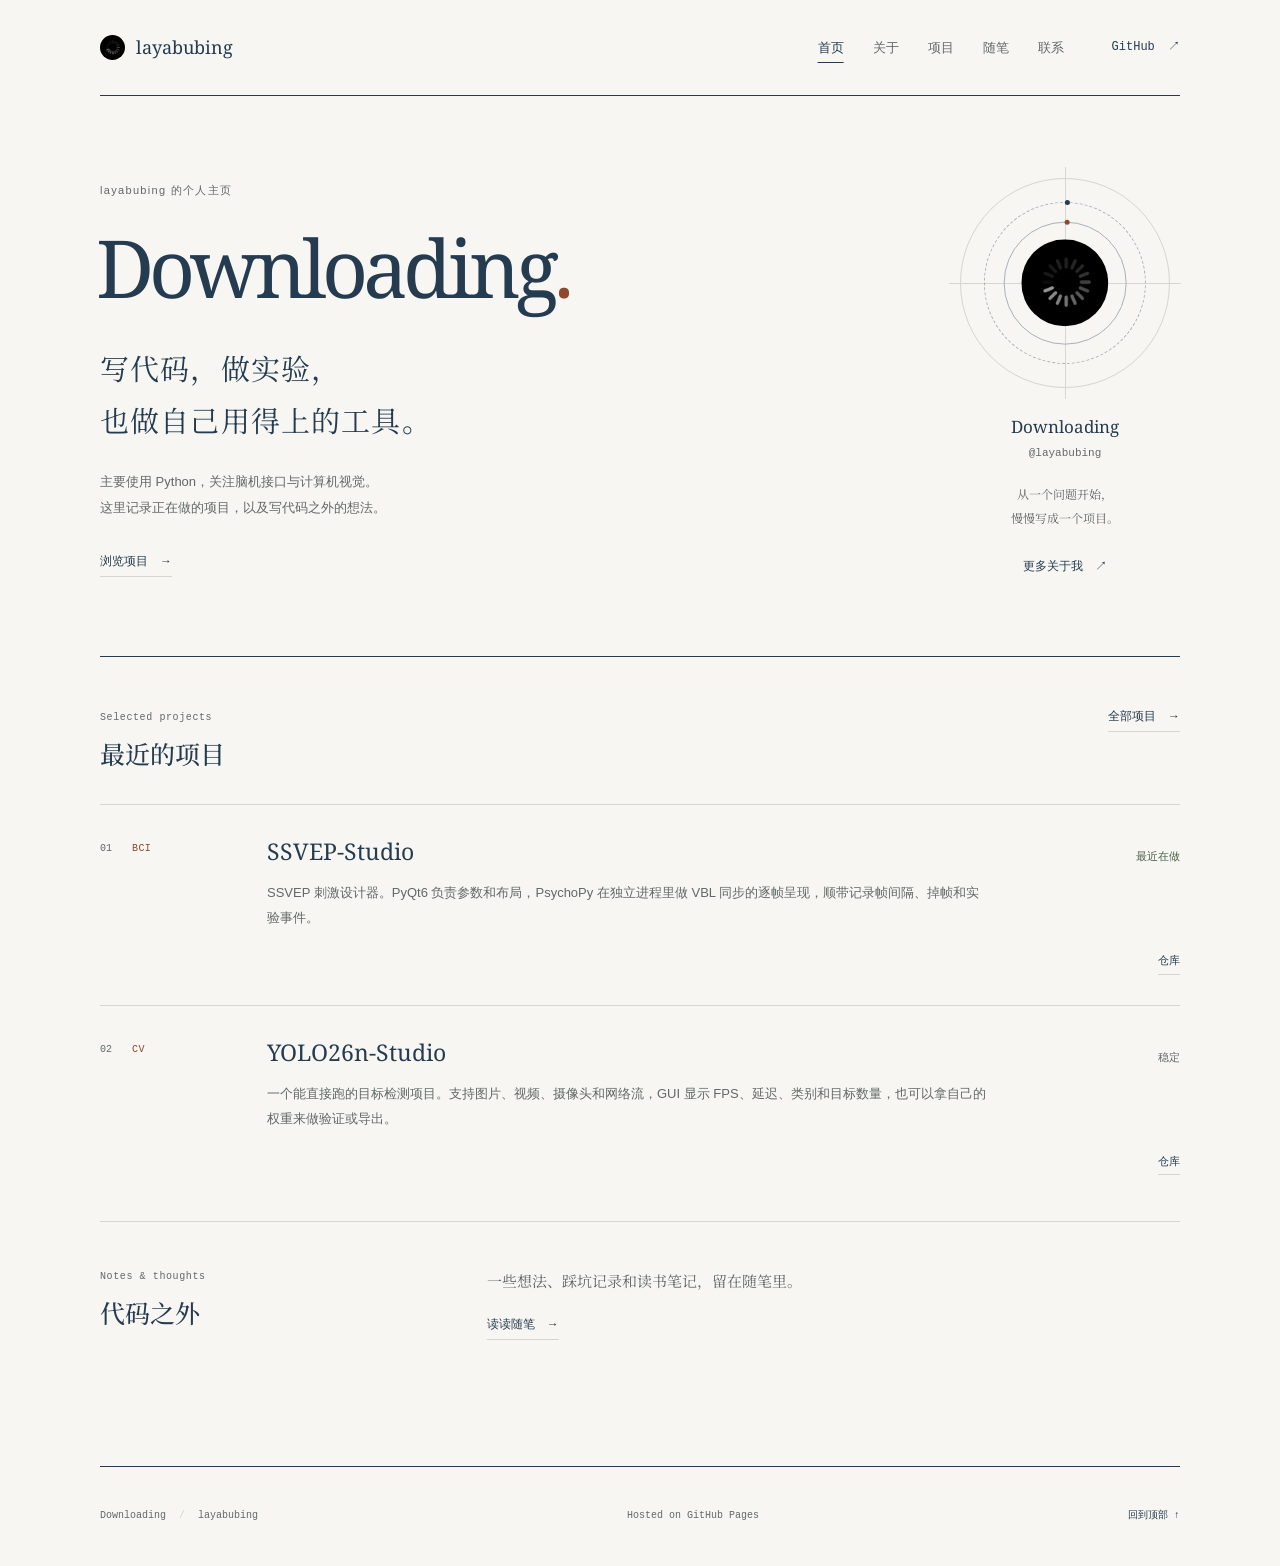
==== commit 3f588e93: "style: refine personal site editorial layout and orbital artwork" ====
--- a/index.html
+++ b/index.html
@@ -3,105 +3,81 @@
   <head>
     <meta charset="utf-8">
     <meta name="viewport" content="width=device-width, initial-scale=1">
-    <meta
-      name="description"
-      content="Downloading的个人主页。主要写 Python，方向包括 SSVEP 脑机接口、计算机视觉，也会做自己用得上的桌面工具。"
-    >
-    <meta name="theme-color" content="#0a0d0c">
+    <meta name="description" content="Downloading 的个人主页。主要写 Python，关注 SSVEP 脑机接口、计算机视觉和桌面工具。">
+    <meta name="theme-color" content="#f7f6f2">
     <title>Downloading / layabubing</title>
     <link rel="icon" href="assets/avatar.png">
     <link rel="preconnect" href="https://fonts.googleapis.com">
     <link rel="preconnect" href="https://fonts.gstatic.com" crossorigin>
-    <link
-      href="https://fonts.googleapis.com/css2?family=Noto+Serif:wght@400;500&family=Noto+Serif+SC:wght@300;400;500;600&display=swap"
-      rel="stylesheet"
-    >
-    <link rel="stylesheet" href="styles.css">
+    <link href="https://fonts.googleapis.com/css2?family=Noto+Serif:wght@400;500&family=Noto+Serif+SC:wght@300;400;500;600&display=swap" rel="stylesheet">
+    <link rel="stylesheet" href="styles.css?v=20261016">
   </head>
   <body class="home-page">
+    <a class="skip-link" href="#main">跳转到正文</a>
     <header class="site-header" id="top">
       <a class="brand" href="index.html" aria-label="回到首页">
         <img src="assets/avatar.png" width="28" height="28" alt="">
         <span>layabubing</span>
       </a>
       <nav class="site-nav" aria-label="主导航">
-        <a href="index.html" aria-current="true">首页</a>
+        <a href="index.html" aria-current="page">首页</a>
         <a href="about.html">关于</a>
         <a href="projects.html">项目</a>
         <a href="blog.html">随笔</a>
         <a href="contact.html">联系</a>
       </nav>
-      <a class="header-link" href="https://github.com/layabubing" target="_blank" rel="noreferrer">GitHub</a>
+      <a class="header-link" href="https://github.com/layabubing" target="_blank" rel="noreferrer">GitHub <span aria-hidden="true">↗</span></a>
     </header>
 
-    <main>
-      <section class="hero reveal" aria-labelledby="hero-title">
+    <main id="main">
+      <section class="hero" aria-labelledby="hero-title">
         <div class="hero-copy">
-          <p class="eyebrow">个人主页 · Personal Site</p>
-          <h1 id="hero-title"><span>Down</span><span>loading</span></h1>
-          <p class="role">Python · 脑机接口 · 计算机视觉 · 桌面工具</p>
-          <p class="lead">
-            最近在写 SSVEP 刺激呈现、异步识别和目标检测，也会做一些自己真正会用的桌面软件。
-            代码都放在 GitHub。
-          </p>
-          <div class="hero-actions">
-            <a class="button button-primary" href="projects.html">看看项目</a>
-            <a class="button button-quiet" href="contact.html">联系方式</a>
+          <p class="eyebrow">layabubing 的个人主页</p>
+          <h1 id="hero-title">Downloading<span class="title-period">.</span></h1>
+          <p class="lead">写代码，做实验，<br>也做自己用得上的工具。</p>
+          <p class="hero-note">主要使用 Python，关注脑机接口与计算机视觉。<br>这里记录正在做的项目，以及写代码之外的想法。</p>
+          <a class="row-link" href="projects.html">浏览项目 <span aria-hidden="true">→</span></a>
+        </div>
+        <aside class="profile-note" aria-label="个人资料">
+          <div class="signal-art" aria-hidden="true">
+            <div class="signal-orbit signal-orbit-outer"></div>
+            <div class="signal-orbit signal-orbit-inner"></div>
+            <img src="assets/avatar.png" width="112" height="112" alt="">
           </div>
-        </div>
-        <div class="signal-art" aria-hidden="true">
-          <div class="signal-orbit signal-orbit-outer"></div>
-          <div class="signal-orbit signal-orbit-inner"></div>
-          <img src="assets/avatar.png" width="192" height="192" alt="">
-          <span class="signal-label signal-label-top">STATUS / ACTIVE</span>
-          <span class="signal-label signal-label-side">BCI · CV · TOOLS</span>
-          <span class="signal-coordinate">SYSTEM / ONLINE<br>SIGNAL / READY</span>
-        </div>
+          <p class="profile-name">Downloading</p>
+          <p class="profile-handle">@layabubing</p>
+          <p class="profile-caption">从一个问题开始，<br>慢慢写成一个项目。</p>
+          <a href="about.html">更多关于我 <span aria-hidden="true">↗</span></a>
+        </aside>
       </section>
 
       <div class="paper">
-        <section class="block reveal" aria-labelledby="intro-title">
+        <section class="block home-projects" aria-labelledby="featured-title">
           <div class="block-head">
-            <h2 id="intro-title">关于我</h2>
-            <span class="block-index">壹</span>
+            <div><p class="section-kicker">Selected projects</p><h2 id="featured-title">最近的项目</h2></div>
+            <a class="row-link" href="projects.html">全部项目 <span aria-hidden="true">→</span></a>
           </div>
-
-          <div class="about-layout">
-            <p class="about-copy">
-              我是 Downloading，GitHub 上叫 layabubing。主要用 Python，方向偏脑机接口和计算机视觉，
-              也写一些只在本地跑的桌面工具。项目通常是先解决自己遇到的问题，再整理成仓库。
-            </p>
-            <dl class="mini-stats" aria-label="GitHub 资料概览">
-              <div><dt>公开仓库</dt><dd>10</dd></div>
-              <div><dt>加入 GitHub</dt><dd>2022</dd></div>
-              <div><dt>主要语言</dt><dd>Python</dd></div>
-              <div><dt>项目文档</dt><dd>中 / 英</dd></div>
-            </dl>
-          </div>
-
-          <p class="block-more"><a class="row-link" href="about.html">更多关于我</a></p>
+          <div class="project-list" id="home-featured"></div>
         </section>
 
-        <section class="block reveal" aria-labelledby="featured-title">
-          <div class="block-head">
-            <h2 id="featured-title">在做的项目</h2>
-            <span class="block-index">贰</span>
+        <section class="block home-notes" aria-labelledby="notes-title">
+          <div>
+            <p class="section-kicker">Notes & thoughts</p>
+            <h2 id="notes-title">代码之外</h2>
           </div>
-
-          <div class="project-list" id="home-featured"></div>
-
-          <p class="block-more"><a class="row-link" href="projects.html">全部项目</a></p>
+          <div>
+            <p>一些想法、踩坑记录和读书笔记，留在随笔里。</p>
+            <a class="row-link" href="blog.html">读读随笔 <span aria-hidden="true">→</span></a>
+          </div>
         </section>
       </div>
     </main>
 
     <footer class="site-footer">
-      <span>Downloading / layabubing</span>
+      <span>Downloading <span class="footer-separator">/</span> layabubing</span>
       <span>Hosted on GitHub Pages</span>
-      <a href="#top">回到顶部</a>
+      <a href="#top">回到顶部 ↑</a>
     </footer>
-
-    <script src="script.js"></script>
-    <script src="js/projects.js"></script>
+    <script src="js/projects.js?v=20261016"></script>
   </body>
 </html>
--- a/styles.css
+++ b/styles.css
@@ -1,634 +1,229 @@
 :root {
   color-scheme: light;
-  --night: #0a0d0c;
-  --paper: #f4f1e8;
-  --paper-bright: #fffdf6;
-  --ink: #111412;
-  --muted: #616760;
-  --faint: #92988f;
-  --acid: #c7ff32;
-  --acid-deep: #769f00;
-  --blue: #315cff;
-  --orange: #ff5a36;
-  --line: rgba(17, 20, 18, 0.2);
-  --line-soft: rgba(17, 20, 18, 0.1);
-  --line-dark: rgba(255, 255, 255, 0.16);
-  --font-serif: "Noto Serif SC", "Songti SC", "STSong", serif;
-  --font-sans: Inter, "PingFang SC", "Microsoft YaHei", sans-serif;
+  --paper: #f7f6f2;
+  --ink: #253c50;
+  --muted: #626967;
+  --accent: #8e492e;
+  --line: #d4d6cf;
+  --font-serif: "Noto Serif", "Noto Serif SC", "Songti SC", "STSong", serif;
+  --font-sans: "Segoe UI", "PingFang SC", "Microsoft YaHei", sans-serif;
   --font-mono: "SFMono-Regular", Consolas, "Liberation Mono", monospace;
-  --maxw: 1160px;
-  --contentw: 980px;
-  --shadow: 0 28px 80px rgba(17, 20, 18, 0.1);
+  --maxw: 1080px;
 }
 
 * { box-sizing: border-box; }
-
-html {
-  scroll-behavior: smooth;
-  scroll-padding-top: 92px;
-  overflow-x: hidden;
-}
-
-body {
-  margin: 0;
-  min-width: 320px;
-  overflow-x: hidden;
-  background:
-    linear-gradient(rgba(17, 20, 18, 0.035) 1px, transparent 1px),
-    linear-gradient(90deg, rgba(17, 20, 18, 0.035) 1px, transparent 1px),
-    var(--paper);
-  background-size: 40px 40px;
-  color: var(--ink);
-  font-family: var(--font-sans);
-  font-size: 16px;
-  line-height: 1.8;
-  -webkit-font-smoothing: antialiased;
-  text-rendering: optimizeLegibility;
-}
-
-body::before {
-  content: "";
-  position: fixed;
-  z-index: -1;
-  inset: 0;
-  pointer-events: none;
-  background: radial-gradient(circle at 84% 22%, rgba(49, 92, 255, 0.08), transparent 25%);
-}
-
-a { color: inherit; text-decoration: none; }
-button, a { -webkit-tap-highlight-color: transparent; }
-::selection { background: var(--acid); color: var(--night); }
-:focus-visible { outline: 2px solid var(--blue); outline-offset: 4px; }
+html { scroll-behavior: smooth; scroll-padding-top: 24px; }
+body { margin: 0; min-width: 280px; background: var(--paper); color: var(--ink); font-family: var(--font-sans); font-size: 16px; line-height: 1.8; -webkit-font-smoothing: antialiased; text-rendering: optimizeLegibility; }
+a { color: inherit; text-decoration: none; text-underline-offset: 5px; }
+a:hover { color: var(--accent); }
+::selection { background: #dce3e4; color: #182d3b; }
+:focus-visible { outline: 2px solid var(--accent); outline-offset: 6px; }
 h1, h2, h3, p { margin-top: 0; }
-
-.site-header {
-  position: sticky;
-  z-index: 20;
-  top: 0;
-  display: grid;
-  grid-template-columns: 1fr auto 1fr;
-  align-items: center;
-  min-height: 76px;
-  padding: 0 max(28px, calc((100% - var(--maxw)) / 2));
-  border-bottom: 1px solid var(--line-dark);
-  background: rgba(10, 13, 12, 0.9);
-  color: #fff;
-  backdrop-filter: blur(18px);
-  -webkit-backdrop-filter: blur(18px);
-  transition: min-height 240ms ease, background 240ms ease;
-}
-
-.site-header.is-scrolled { min-height: 66px; background: rgba(10, 13, 12, 0.96); }
-
-.brand {
-  display: inline-flex;
-  align-items: center;
-  gap: 11px;
-  width: max-content;
-  font-family: var(--font-mono);
-  font-size: 0.82rem;
-  letter-spacing: 0.08em;
-  text-transform: uppercase;
-}
-
-.brand img {
-  width: 30px;
-  height: 30px;
-  border: 1px solid rgba(255, 255, 255, 0.24);
-  border-radius: 50%;
-  background: #050605;
-  transition: transform 500ms cubic-bezier(0.2, 0.8, 0.2, 1);
-}
-
-.brand:hover img { transform: rotate(45deg); }
-.site-nav { display: flex; align-items: center; gap: 2px; }
-
-.site-nav a {
-  position: relative;
-  padding: 8px 13px;
-  color: rgba(255, 255, 255, 0.62);
-  font-size: 0.82rem;
-  font-weight: 600;
-  letter-spacing: 0.12em;
-  transition: color 180ms ease;
-}
-
-.site-nav a::before {
-  content: "";
-  position: absolute;
-  left: 50%;
-  bottom: 1px;
-  width: 5px;
-  height: 5px;
-  border-radius: 50%;
-  background: var(--acid);
-  opacity: 0;
-  transform: translate(-50%, 5px);
-  transition: opacity 180ms ease, transform 180ms ease;
-}
-
-.site-nav a:hover,
-.site-nav a:focus-visible,
-.site-nav a[aria-current="true"] { color: #fff; }
-
-.site-nav a:hover::before,
-.site-nav a:focus-visible::before,
-.site-nav a[aria-current="true"]::before { opacity: 1; transform: translate(-50%, 0); }
-
-.header-link {
-  justify-self: end;
-  padding: 7px 13px;
-  border: 1px solid rgba(255, 255, 255, 0.3);
-  border-radius: 999px;
-  font-family: var(--font-mono);
-  font-size: 0.75rem;
-  letter-spacing: 0.08em;
-  transition: background 180ms ease, border-color 180ms ease, color 180ms ease;
-}
-
-.header-link:hover,
-.header-link:focus-visible { border-color: var(--acid); background: var(--acid); color: var(--night); }
-.home-page main { background: var(--night); }
-
-.hero {
-  position: relative;
-  display: grid;
-  grid-template-columns: minmax(0, 1.15fr) minmax(340px, 0.85fr);
-  gap: clamp(40px, 7vw, 100px);
-  align-items: center;
-  width: min(var(--maxw), calc(100% - 56px));
-  min-height: min(780px, calc(100vh - 76px));
-  margin: 0 auto;
-  padding: clamp(76px, 11vh, 126px) 0;
-  color: #fff;
-}
-
-.hero::before {
-  content: "";
-  position: absolute;
-  left: -100vw;
-  right: -100vw;
-  bottom: 0;
-  height: 1px;
-  background: var(--line-dark);
-}
-
-.eyebrow {
-  display: flex;
-  align-items: center;
-  gap: 12px;
-  margin: 0 0 24px;
-  color: var(--blue);
-  font-family: var(--font-mono);
-  font-size: 0.75rem;
-  font-weight: 700;
-  letter-spacing: 0.14em;
-  text-transform: uppercase;
-}
-
-.eyebrow::before { content: ""; width: 30px; height: 2px; background: currentColor; }
-.hero .eyebrow { color: var(--acid); }
-
-.hero h1 {
-  margin-bottom: 26px;
-  font-family: var(--font-serif);
-  font-size: clamp(4.6rem, 10vw, 8.8rem);
-  font-weight: 500;
-  letter-spacing: -0.075em;
-  line-height: 0.76;
-}
-
-.hero h1 span { display: block; }
-.hero h1 span:last-child { margin-left: clamp(34px, 7vw, 100px); color: var(--acid); font-style: italic; }
-
-.role {
-  margin-bottom: 24px;
-  color: rgba(255, 255, 255, 0.72);
-  font-family: var(--font-mono);
-  font-size: clamp(0.76rem, 1.3vw, 0.9rem);
-  letter-spacing: 0.1em;
-}
-
-.lead {
-  max-width: 48ch;
-  margin: 0 0 34px;
-  color: var(--muted);
-  font-family: var(--font-serif);
-  font-size: clamp(1.03rem, 1.6vw, 1.16rem);
-  line-height: 2;
-}
-
-.hero .lead { color: rgba(255, 255, 255, 0.66); }
-.hero-actions { display: flex; flex-wrap: wrap; gap: 12px; }
-
-.button {
-  display: inline-flex;
-  align-items: center;
-  justify-content: center;
-  min-height: 50px;
-  padding: 10px 25px;
-  border: 1px solid transparent;
-  border-radius: 999px;
-  font-size: 0.86rem;
-  font-weight: 700;
-  letter-spacing: 0.1em;
-  transition: transform 180ms ease, background 180ms ease, color 180ms ease;
-}
-
-.button::after { content: "↗"; margin-left: 14px; font-size: 1.05rem; }
-.button:hover, .button:focus-visible { transform: translateY(-3px); }
-.button-primary { background: var(--acid); color: var(--night); }
-.button-primary:hover, .button-primary:focus-visible { background: #dcff7c; }
-.button-quiet { border-color: rgba(255, 255, 255, 0.35); color: #fff; }
-.button-quiet:hover, .button-quiet:focus-visible { border-color: #fff; background: #fff; color: var(--night); }
-
-.signal-art {
-  position: relative;
-  aspect-ratio: 1;
-  max-width: 440px;
-  justify-self: end;
-  width: 100%;
-  border: 1px solid var(--line-dark);
-  border-radius: 50%;
-}
-
-.signal-art::before,
-.signal-art::after { content: ""; position: absolute; z-index: 0; background: var(--line-dark); }
-.signal-art::before { top: 50%; left: -12%; width: 124%; height: 1px; }
-.signal-art::after { top: -12%; left: 50%; width: 1px; height: 124%; }
-
-.signal-art img {
-  position: absolute;
-  z-index: 2;
-  top: 50%;
-  left: 50%;
-  width: 44%;
-  height: 44%;
-  border: 1px solid rgba(255, 255, 255, 0.2);
-  border-radius: 50%;
-  box-shadow: 0 0 0 18px rgba(199, 255, 50, 0.05), 0 0 70px rgba(199, 255, 50, 0.08);
-  transform: translate(-50%, -50%);
-  animation: signal-pulse 4s ease-in-out infinite;
-}
-
-.signal-orbit {
-  position: absolute;
-  z-index: 1;
-  top: 50%;
-  left: 50%;
-  border: 1px dashed rgba(255, 255, 255, 0.2);
-  border-radius: 50%;
-  transform: translate(-50%, -50%);
-}
-
-.signal-orbit::before {
-  content: "";
-  position: absolute;
-  top: -5px;
-  left: 50%;
-  width: 9px;
-  height: 9px;
-  border-radius: 50%;
-  background: var(--acid);
-  box-shadow: 0 0 20px var(--acid);
-}
-
-.signal-orbit-outer { width: 78%; height: 78%; animation: orbit 18s linear infinite; }
-.signal-orbit-inner { width: 59%; height: 59%; border-style: solid; border-color: rgba(49, 92, 255, 0.55); animation: orbit-reverse 12s linear infinite; }
-.signal-orbit-inner::before { top: auto; bottom: -4px; background: var(--blue); box-shadow: 0 0 18px var(--blue); }
-
-.signal-label,
-.signal-coordinate {
-  position: absolute;
-  z-index: 3;
-  padding: 5px 9px;
-  background: var(--night);
-  color: rgba(255, 255, 255, 0.58);
-  font-family: var(--font-mono);
-  font-size: 0.65rem;
-  letter-spacing: 0.1em;
-}
-
-.signal-label-top { top: 7%; left: 8%; color: var(--acid); }
-.signal-label-side { right: -9%; top: 39%; transform: rotate(90deg); }
-.signal-coordinate { right: 3%; bottom: 7%; line-height: 1.5; text-align: right; }
+img { max-width: 100%; height: auto; }
+.skip-link { position: absolute; top: 12px; left: 24px; z-index: 30; padding: 8px 16px; background: var(--ink); color: white; transform: translateY(-200%); }
+.skip-link:focus { transform: none; }
+
+.site-header { display: flex; align-items: center; gap: 48px; width: min(var(--maxw), calc(100% - 80px)); min-height: 96px; margin: 0 auto; border-bottom: 1px solid var(--ink); }
+.brand { display: inline-flex; align-items: center; gap: 11px; margin-right: auto; font-family: var(--font-serif); font-size: 18px; }
+.brand img { width: 25px; height: 25px; border-radius: 50%; }
+.site-nav { display: flex; gap: 29px; align-items: center; }
+.site-nav a { padding: 9px 0; color: var(--muted); font-size: 13px; }
+.site-nav a:hover, .site-nav a[aria-current] { color: var(--ink); text-decoration: underline; text-decoration-thickness: 1px; text-underline-offset: 10px; }
+.header-link { font-family: var(--font-mono); font-size: 12px; }
+.header-link span { margin-left: 6px; }
+
+.hero, .page-head, .paper { width: min(var(--maxw), calc(100% - 80px)); margin: 0 auto; }
+.hero { display: grid; grid-template-columns: minmax(0, 1fr) 230px; align-items: center; gap: 70px; padding: 82px 0 76px; border-bottom: 1px solid var(--ink); }
+.eyebrow, .section-kicker { margin: 0 0 20px; font-size: 11px; font-weight: 400; letter-spacing: 0.12em; color: var(--muted); }
+.hero h1 { margin: 0 0 30px -4px; font-family: var(--font-serif); font-size: clamp(48px, 6.8vw, 80px); font-weight: 400; letter-spacing: -0.06em; line-height: 1.15; }
+.title-period { color: var(--accent); }
+.lead { max-width: 40em; margin-bottom: 0; font-family: var(--font-serif); font-size: 18px; line-height: 1.95; }
+.hero .lead { margin-bottom: 22px; font-size: clamp(23px, 2.4vw, 29px); line-height: 1.8; letter-spacing: 0.04em; }
+.hero-note { margin-bottom: 25px; color: var(--muted); font-size: 13px; line-height: 2; }
+.profile-note { text-align: center; }
+.profile-name { margin: 24px 0 1px; font-family: var(--font-serif); font-size: 17px; }
+.profile-handle { margin-bottom: 20px; color: var(--muted); font-family: var(--font-mono); font-size: 11px; }
+.profile-caption { margin-bottom: 20px; color: var(--muted); font-family: var(--font-serif); font-size: 12px; line-height: 2; }
+.profile-note a { font-size: 12px; }
+.profile-note a span { margin-left: 8px; }
+.signal-art { position: relative; width: 210px; aspect-ratio: 1; margin: 0 auto; border: 1px solid var(--line); border-radius: 50%; }
+.signal-art::before, .signal-art::after { content: ""; position: absolute; background: var(--line); }
+.signal-art::before { top: 50%; left: -6%; width: 112%; height: 1px; }
+.signal-art::after { left: 50%; top: -6%; height: 112%; width: 1px; }
+.signal-art img { position: absolute; z-index: 2; top: 50%; left: 50%; width: 42%; height: 42%; border-radius: 50%; transform: translate(-50%, -50%); }
+.signal-orbit { position: absolute; z-index: 1; top: 50%; left: 50%; border: 1px solid #a6b2bb; border-radius: 50%; transform: translate(-50%, -50%); }
+.signal-orbit::before { content: ""; position: absolute; top: -3px; left: 50%; width: 5px; height: 5px; border-radius: 50%; background: var(--ink); }
+.signal-orbit-outer { width: 78%; height: 78%; border-style: dashed; animation: orbit 26s linear infinite; }
+.signal-orbit-inner { width: 59%; height: 59%; animation: orbit 18s linear infinite reverse; }
+.signal-orbit-inner::before { background: var(--accent); }
 @keyframes orbit { to { transform: translate(-50%, -50%) rotate(360deg); } }
-@keyframes orbit-reverse { to { transform: translate(-50%, -50%) rotate(-360deg); } }
-@keyframes signal-pulse { 50% { box-shadow: 0 0 0 28px rgba(199, 255, 50, 0.025), 0 0 90px rgba(199, 255, 50, 0.15); } }
-
-.page-head {
-  position: relative;
-  width: min(var(--maxw), calc(100% - 56px));
-  margin: 0 auto;
-  padding: clamp(80px, 11vh, 132px) 0 clamp(54px, 7vh, 84px);
-}
-
-.page-head::after {
-  content: "";
-  position: absolute;
-  right: 0;
-  bottom: 74px;
-  width: clamp(80px, 16vw, 190px);
-  aspect-ratio: 1;
-  border: 1px solid var(--line);
-  border-radius: 50%;
-  background: radial-gradient(circle, var(--blue) 0 5%, transparent 6% 34%, var(--line-soft) 35% 36%, transparent 37%);
-}
-
-.page-title {
-  position: relative;
-  z-index: 1;
-  margin-bottom: 18px;
-  font-family: var(--font-serif);
-  font-size: clamp(3.4rem, 8vw, 6.8rem);
-  font-weight: 500;
-  letter-spacing: -0.055em;
-  line-height: 1;
-}
-
-.page-head .lead { position: relative; z-index: 1; margin-bottom: 0; }
-
-.paper {
-  width: min(var(--contentw), calc(100% - 56px));
-  margin: 0 auto 112px;
-  border: 1px solid var(--line);
-  background: rgba(255, 253, 246, 0.92);
-  box-shadow: var(--shadow);
-}
-
-.home-page .paper { width: 100%; max-width: none; margin-bottom: 0; border-width: 0; background: var(--paper); box-shadow: none; }
-
-.block {
-  position: relative;
-  padding: clamp(54px, 8vw, 86px) clamp(26px, 7vw, 76px);
-  border-bottom: 1px solid var(--line);
-}
-
-.home-page .block { width: min(var(--maxw), calc(100% - 56px)); margin: 0 auto; padding-right: 0; padding-left: 0; }
+.row-link { display: inline-flex; align-items: center; gap: 12px; width: fit-content; padding: 3px 0; border-bottom: 1px solid var(--line); font-size: 12px; white-space: nowrap; transition: color 160ms ease, border-color 160ms ease; }
+.row-link:hover { border-color: var(--accent); }
+
+.page-head { padding: 70px 0 50px; border-bottom: 1px solid var(--ink); }
+.page-title { margin: 0 0 24px; font-family: var(--font-serif); font-size: clamp(38px, 5vw, 56px); font-weight: 400; letter-spacing: 0.03em; line-height: 1.35; }
+.page-head .lead { max-width: 680px; color: var(--muted); font-size: 15px; }
+.paper { margin-bottom: 80px; }
+.block { padding: 46px 0; border-bottom: 1px solid var(--line); }
 .block:last-child { border-bottom: 0; }
-.block-head { display: flex; align-items: center; justify-content: space-between; gap: 20px; margin-bottom: 42px; }
-
-h2 {
-  margin-bottom: 0;
-  font-family: var(--font-serif);
-  font-size: clamp(2rem, 4vw, 3rem);
-  font-weight: 500;
-  letter-spacing: -0.025em;
-  line-height: 1.25;
-}
-
-.block-index {
-  display: inline-grid;
-  place-items: center;
-  width: 42px;
-  height: 42px;
-  border: 1px solid var(--line);
-  border-radius: 50%;
-  color: var(--muted);
-  font-family: var(--font-serif);
-  font-size: 0.85rem;
-}
-
-.block-more { margin: 34px 0 0; text-align: right; }
-.block-intro { display: flex; align-items: baseline; justify-content: space-between; flex-wrap: wrap; gap: 14px; margin-bottom: 28px; color: var(--muted); }
-
-.row-link {
-  display: inline-flex;
-  align-items: center;
-  gap: 8px;
-  padding-bottom: 2px;
-  border-bottom: 1px solid currentColor;
-  color: var(--blue);
-  font-family: var(--font-mono);
-  font-size: 0.8rem;
-  font-weight: 700;
-  letter-spacing: 0.06em;
-  transition: color 180ms ease, gap 180ms ease;
-}
-
-.row-link:hover, .row-link:focus-visible { gap: 13px; color: var(--orange); }
-.row-link::after { content: "↗"; }
-
-.about-layout {
-  display: grid;
-  grid-template-columns: minmax(0, 1.2fr) minmax(320px, 0.8fr);
-  gap: clamp(42px, 8vw, 100px);
-  align-items: start;
-}
-
-.about-copy { margin-bottom: 0; font-family: var(--font-serif); font-size: clamp(1.12rem, 2vw, 1.38rem); line-height: 2; }
-.mini-stats { display: grid; grid-template-columns: repeat(2, 1fr); margin: 0; border-top: 1px solid var(--line); border-left: 1px solid var(--line); }
-.mini-stats div { min-height: 112px; padding: 18px; border-right: 1px solid var(--line); border-bottom: 1px solid var(--line); }
-.mini-stats dt { margin-bottom: 18px; color: var(--faint); font-size: 0.72rem; font-weight: 700; letter-spacing: 0.08em; }
-.mini-stats dd { margin: 0; font-family: var(--font-mono); font-size: 1.35rem; font-weight: 700; line-height: 1.2; }
-
-.project-list {
-  display: grid;
-  grid-template-columns: repeat(2, minmax(0, 1fr));
-  gap: 1px;
-  padding: 1px;
-  background: var(--line);
-}
-
-.project {
-  position: relative;
-  display: flex;
-  flex-direction: column;
-  min-height: 340px;
-  padding: 26px;
-  overflow: hidden;
-  background: var(--paper-bright);
-  transition: background 220ms ease, color 220ms ease, transform 220ms ease;
-}
-
-.project::after {
-  content: "";
-  position: absolute;
-  right: -44px;
-  bottom: -44px;
-  width: 118px;
-  height: 118px;
-  border: 1px solid var(--line);
-  border-radius: 50%;
-  transition: width 300ms ease, height 300ms ease, background 300ms ease;
-}
-
-.project:hover,
-.project:focus-within { z-index: 1; background: var(--night); color: #fff; transform: translateY(-4px); }
-.project:hover::after,
-.project:focus-within::after { width: 150px; height: 150px; border-color: rgba(199, 255, 50, 0.28); background: rgba(199, 255, 50, 0.04); }
-.project-top, .project-head, .project-foot { position: relative; z-index: 1; }
-.project-top { display: flex; align-items: center; justify-content: space-between; gap: 14px; margin-bottom: 44px; }
-.project-index, .project-tag { font-family: var(--font-mono); font-size: 0.7rem; font-weight: 700; letter-spacing: 0.08em; }
-.project-index { color: var(--faint); }
-.project-tag { padding: 4px 9px; border: 1px solid var(--line); border-radius: 999px; color: var(--blue); }
-.project:hover .project-tag, .project:focus-within .project-tag { border-color: rgba(199, 255, 50, 0.45); color: var(--acid); }
-.project-head { display: flex; align-items: flex-start; justify-content: space-between; gap: 16px; margin-bottom: 16px; }
-.project-head h3 { margin-bottom: 0; font-family: var(--font-serif); font-size: clamp(1.25rem, 2vw, 1.58rem); font-weight: 600; line-height: 1.4; }
-.status { flex: none; color: var(--muted); font-size: 0.68rem; white-space: nowrap; }
-.status::before { content: ""; display: inline-block; width: 6px; height: 6px; margin-right: 6px; border-radius: 50%; background: var(--faint); }
-.status-active::before { background: var(--acid-deep); }
-.status-wip::before { background: var(--orange); }
-.project:hover .status, .project:focus-within .status { color: rgba(255, 255, 255, 0.55); }
-.project:hover .status-active::before, .project:focus-within .status-active::before { background: var(--acid); }
-
-.project-desc {
-  position: relative;
-  z-index: 1;
-  margin-bottom: 28px;
-  color: var(--muted);
-  font-family: var(--font-serif);
-  font-size: 0.95rem;
-  line-height: 1.9;
-}
-
-.project:hover .project-desc, .project:focus-within .project-desc { color: rgba(255, 255, 255, 0.66); }
-.project-foot { display: flex; align-items: flex-end; justify-content: space-between; gap: 18px; margin-top: auto; }
-.tag-row { display: flex; flex-wrap: wrap; gap: 6px 12px; margin: 0; padding: 0; color: var(--faint); font-family: var(--font-mono); font-size: 0.66rem; list-style: none; }
-.tag-row li::before { content: "#"; }
-.project:hover .row-link, .project:focus-within .row-link { color: var(--acid); }
-.project-featured { background: linear-gradient(135deg, rgba(49, 92, 255, 0.08), transparent 52%), var(--paper-bright); }
-
-.archive { display: grid; grid-template-columns: 180px minmax(0, 1fr); gap: 42px; }
-.archive-note { color: var(--muted); font-family: var(--font-serif); }
+.block-head { display: flex; justify-content: space-between; align-items: baseline; gap: 24px; margin-bottom: 30px; }
+h2 { margin-bottom: 0; font-family: var(--font-serif); font-size: 25px; font-weight: 500; line-height: 1.5; }
+.section-kicker { margin-bottom: 9px; font-family: var(--font-mono); font-size: 10px; letter-spacing: 0.06em; }
+.block-index { color: var(--muted); font-family: var(--font-serif); font-size: 12px; }
+.block-more { margin: 26px 0 0; text-align: right; }
+.block-intro { display: flex; align-items: baseline; justify-content: space-between; flex-wrap: wrap; gap: 16px; margin-bottom: 30px; color: var(--muted); font-size: 14px; }
+.home-notes { display: grid; grid-template-columns: 1fr 2fr; gap: 40px; align-items: start; }
+.home-notes p:not(.section-kicker) { margin: 0 0 14px; color: var(--muted); font-family: var(--font-serif); font-size: 15px; }
+
+.about-layout { display: grid; grid-template-columns: minmax(0, 1fr) 280px; gap: 90px; }
+.about-copy { max-width: 660px; margin-bottom: 0; font-family: var(--font-serif); font-size: 17px; line-height: 2.2; }
+.mini-stats { margin: 0; }
+.mini-stats div { display: flex; justify-content: space-between; gap: 20px; padding: 12px 0; border-bottom: 1px solid var(--line); }
+.mini-stats div:first-child { padding-top: 4px; }
+.mini-stats dt { color: var(--muted); font-size: 12px; }
+.mini-stats dd { margin: 0; font-family: var(--font-mono); font-size: 13px; }
+
+.project-list { border-top: 1px solid var(--line); }
+.project { display: grid; grid-template-columns: 135px minmax(0, 1fr); column-gap: 32px; padding: 30px 0; border-bottom: 1px solid var(--line); }
+.project:last-child { border-bottom: 0; padding-bottom: 0; }
+.project-top { display: flex; align-items: baseline; gap: 20px; grid-row: 1 / 4; padding-top: 5px; }
+.project-index { color: var(--muted); font-family: var(--font-mono); font-size: 10px; }
+.project-tag { color: var(--accent); font-family: var(--font-mono); font-size: 10px; letter-spacing: 0.04em; }
+.project-head { display: flex; justify-content: space-between; align-items: baseline; gap: 24px; margin-bottom: 12px; }
+.project-head h3 { margin: 0; font-family: var(--font-serif); font-size: 23px; font-weight: 400; line-height: 1.45; overflow-wrap: anywhere; }
+.project-head h3 a { text-decoration-color: var(--line); }
+.project-head h3 a:hover { text-decoration: underline; }
+.status { flex-shrink: 0; color: var(--muted); font-size: 11px; }
+.status-active { color: #49634b; }
+.status-wip { color: var(--accent); }
+.project-desc { max-width: 720px; margin-bottom: 17px; color: var(--muted); font-size: 13px; line-height: 1.95; }
+.project-foot { display: flex; justify-content: space-between; align-items: baseline; gap: 24px; }
+.tag-row { display: flex; flex-wrap: wrap; gap: 7px 16px; margin: 0; padding: 0; color: var(--muted); font-family: var(--font-mono); font-size: 10px; list-style: none; }
+.project-foot .row-link { font-size: 11px; }
+.archive { display: grid; grid-template-columns: 240px minmax(0, 1fr); gap: 40px; }
+.archive-note { color: var(--muted); font-family: var(--font-serif); font-size: 14px; }
 .archive-links { border-top: 1px solid var(--line); }
-.archive-links a { display: flex; align-items: baseline; justify-content: space-between; gap: 24px; padding: 16px 2px; border-bottom: 1px solid var(--line); transition: color 180ms ease, padding 180ms ease; }
-.archive-links a:hover, .archive-links a:focus-visible { padding-right: 10px; padding-left: 10px; color: var(--blue); }
-.archive-links span { font-family: var(--font-mono); font-size: 0.86rem; }
-.archive-links small { color: var(--muted); text-align: right; }
-
-.stack-notes { display: grid; grid-template-columns: repeat(3, minmax(0, 1fr)); gap: 1px; padding: 1px; background: var(--line); }
-.stack-note { position: relative; min-height: 260px; padding: 24px; background: var(--paper-bright); }
-.stack-index-number { display: block; margin-bottom: 42px; color: var(--blue); font-family: var(--font-mono); font-size: 0.72rem; }
-.stack-note h3 { margin-bottom: 14px; font-family: var(--font-serif); font-size: 1.28rem; }
-.stack-note p { margin-bottom: 0; color: var(--muted); font-size: 0.88rem; line-height: 1.9; }
-
-.contact-list { display: grid; grid-template-columns: repeat(2, minmax(0, 1fr)); gap: 1px; padding: 1px; background: var(--line); }
-.contact-list a { position: relative; display: flex; flex-direction: column; justify-content: space-between; min-height: 160px; padding: 22px; overflow: hidden; background: var(--paper-bright); transition: background 200ms ease, color 200ms ease; }
-.contact-list a::after { content: "↗"; position: absolute; right: 20px; top: 18px; color: var(--blue); font-size: 1.2rem; transition: transform 200ms ease; }
-.contact-list a:hover, .contact-list a:focus-visible { background: var(--blue); color: #fff; }
-.contact-list a:hover::after, .contact-list a:focus-visible::after { color: var(--acid); transform: translate(4px, -4px); }
-.contact-list span { color: var(--faint); font-family: var(--font-mono); font-size: 0.7rem; letter-spacing: 0.08em; }
-.contact-list strong { overflow-wrap: anywhere; font-family: var(--font-serif); font-size: clamp(0.98rem, 2vw, 1.2rem); font-weight: 500; }
-
-.site-footer {
-  display: grid;
-  grid-template-columns: 1fr auto 1fr;
-  gap: 20px;
-  align-items: center;
-  min-height: 112px;
-  padding: 24px max(28px, calc((100% - var(--maxw)) / 2));
-  border-top: 1px solid var(--line-dark);
-  background: var(--night);
-  color: rgba(255, 255, 255, 0.42);
-  font-family: var(--font-mono);
-  font-size: 0.68rem;
-  letter-spacing: 0.08em;
-}
-
-.site-footer span:nth-child(2) { text-align: center; }
-.site-footer a { justify-self: end; color: var(--acid); }
-.site-footer a:hover, .site-footer a:focus-visible { text-decoration: underline; text-underline-offset: 5px; }
-.reveal { opacity: 0; transform: translateY(24px); transition: opacity 760ms ease, transform 760ms cubic-bezier(0.16, 1, 0.3, 1); }
-.reveal.is-visible { opacity: 1; transform: translateY(0); }
+.archive-links a { display: flex; align-items: baseline; justify-content: space-between; gap: 24px; padding: 16px 0; border-bottom: 1px solid var(--line); }
+.archive-links span { font-family: var(--font-mono); font-size: 13px; overflow-wrap: anywhere; }
+.archive-links small { color: var(--muted); font-size: 11px; text-align: right; }
+
+.stack-notes { display: grid; grid-template-columns: repeat(3, minmax(0, 1fr)); gap: 36px; }
+.stack-note { border-top: 1px solid var(--line); padding-top: 22px; }
+.stack-index-number { display: block; margin-bottom: 25px; color: var(--accent); font-family: var(--font-serif); font-size: 11px; }
+.stack-note h3 { margin-bottom: 16px; font-family: var(--font-serif); font-size: 19px; font-weight: 500; }
+.stack-note p { margin: 0; color: var(--muted); font-size: 13px; line-height: 2; }
+.contact-list { border-top: 1px solid var(--line); }
+.contact-list a { display: grid; grid-template-columns: 170px minmax(0, 1fr) 20px; align-items: baseline; gap: 24px; padding: 26px 0; border-bottom: 1px solid var(--line); }
+.contact-list a::after { content: "↗"; font-size: 18px; }
+.contact-list span { color: var(--muted); font-size: 12px; }
+.contact-list strong { overflow-wrap: anywhere; font-family: var(--font-serif); font-size: clamp(15px, 2.2vw, 24px); font-weight: 400; }
 
 .post-list { border-top: 1px solid var(--line); }
-.post-item { position: relative; display: grid; grid-template-columns: 120px minmax(0, 1fr) 36px; gap: 26px; align-items: center; padding: 26px 4px; border-bottom: 1px solid var(--line); transition: padding 200ms ease, color 200ms ease; }
-.post-item::after { content: "↗"; color: var(--blue); font-size: 1.1rem; transition: transform 200ms ease; }
-.post-item:hover, .post-item:focus-visible { padding-right: 12px; padding-left: 12px; color: var(--blue); }
-.post-item:hover::after, .post-item:focus-visible::after { transform: translate(4px, -4px); }
-.post-date { color: var(--faint); font-family: var(--font-mono); font-size: 0.72rem; }
-.post-info { display: block; min-width: 0; }
-.post-title { display: block; margin-bottom: 4px; font-family: var(--font-serif); font-size: 1.25rem; font-weight: 600; }
-.post-excerpt { display: block; color: var(--muted); font-family: var(--font-serif); font-size: 0.9rem; }
-
-.post-article { width: min(760px, calc(100% - 56px)); margin: 0 auto; padding: clamp(70px, 10vh, 112px) 0 112px; }
-.post-header { margin-bottom: 48px; padding-bottom: 34px; border-bottom: 1px solid var(--line); }
-.post-heading { margin-bottom: 0; font-size: clamp(2.8rem, 7vw, 5.2rem); line-height: 1.12; }
-.post-body { font-family: var(--font-serif); font-size: 1.05rem; line-height: 2.05; }
-.post-body h2, .post-body h3, .post-body h4 { margin: 2.3em 0 0.75em; font-weight: 600; line-height: 1.45; }
-.post-body h2 { font-size: 1.55rem; }
-.post-body h3 { font-size: 1.3rem; }
-.post-body p { margin-bottom: 1.2em; }
-.post-body ul, .post-body ol { margin: 0 0 1.2em; padding-left: 1.6em; }
-.post-body li { margin-bottom: 0.36em; }
-.post-body li::marker { color: var(--blue); }
-.post-body a { border-bottom: 1px solid currentColor; color: var(--blue); }
-.post-body blockquote { margin: 1.7em 0; padding: 18px 22px; border-left: 4px solid var(--acid-deep); background: rgba(199, 255, 50, 0.08); color: var(--muted); }
-.post-body code { padding: 2px 6px; background: rgba(49, 92, 255, 0.08); color: #2644bc; font-family: var(--font-mono); font-size: 0.88em; }
-.post-body pre { overflow-x: auto; margin: 1.7em 0; padding: 22px; background: var(--night); color: #eef0ea; line-height: 1.75; }
-.post-body pre code { padding: 0; background: none; color: inherit; }
-.post-body img { max-width: 100%; height: auto; border: 1px solid var(--line); }
-.post-body hr { margin: 2.6em 0; border: 0; border-top: 1px solid var(--line); }
-.post-back { margin-top: 62px; padding-top: 28px; border-top: 1px solid var(--line); }
-.data-loading, .data-fallback { margin: 0; padding: 30px 0; color: var(--faint); font-family: var(--font-mono); font-size: 0.8rem; }
-
-@media (max-width: 920px) {
-  .site-header { grid-template-columns: auto minmax(0, 1fr) auto; gap: 18px; padding: 0 20px; }
-  .site-nav { justify-content: center; overflow-x: auto; scrollbar-width: none; }
-  .site-nav::-webkit-scrollbar { display: none; }
-  .site-nav a { padding-right: 9px; padding-left: 9px; }
-  .hero { grid-template-columns: 1fr; min-height: auto; }
-  .signal-art { width: min(62vw, 420px); justify-self: center; margin: 30px auto 0; }
-  .about-layout { grid-template-columns: 1fr; }
-  .project-list { grid-template-columns: 1fr; }
-  .project { min-height: 300px; }
-  .stack-notes { grid-template-columns: 1fr; }
-  .stack-note { min-height: 0; }
-  .stack-index-number { margin-bottom: 22px; }
-}
-
-@media (max-width: 680px) {
-  body { font-size: 15px; }
-  .site-header { grid-template-columns: auto 1fr; min-height: 64px; gap: 10px; padding: 8px 14px; }
-  .site-header.is-scrolled { min-height: 60px; }
-  .brand span { display: none; }
-  .brand img { width: 32px; height: 32px; }
-  .header-link { display: none; }
-  .site-nav { justify-content: flex-end; }
-  .site-nav a { flex: none; padding: 8px 7px; font-size: 0.72rem; letter-spacing: 0.05em; }
-  .hero, .page-head, .home-page .block { width: calc(100% - 32px); }
-  .hero { padding: 70px 0 76px; }
-  .hero h1 { font-size: clamp(4rem, 22vw, 6rem); }
-  .hero h1 span:last-child { margin-left: 22px; }
-  .hero-actions { align-items: stretch; flex-direction: column; }
-  .button { width: 100%; }
-  .signal-art { width: min(84vw, 360px); }
-  .signal-label-side { right: -13%; }
-  .page-head { padding: 62px 0 48px; }
-  .page-head::after { right: -12px; bottom: 50px; opacity: 0.55; }
-  .page-title { font-size: clamp(3.1rem, 18vw, 5rem); }
-  .paper { width: calc(100% - 24px); margin-bottom: 72px; }
-  .block { padding: 42px 20px; }
-  .home-page .block { padding-top: 56px; padding-bottom: 56px; }
-  .block-head { margin-bottom: 32px; }
-  h2 { font-size: 2rem; }
-  .about-copy { font-size: 1.05rem; }
-  .mini-stats div { min-height: 104px; padding: 14px; }
-  .mini-stats dd { font-size: 1.05rem; }
-  .project { min-height: 310px; padding: 22px; }
-  .project-top { margin-bottom: 34px; }
-  .project-head { flex-direction: column; gap: 8px; }
-  .project-foot { align-items: flex-start; flex-direction: column; }
-  .archive { grid-template-columns: 1fr; gap: 16px; }
-  .archive-links a { align-items: flex-start; flex-direction: column; gap: 3px; }
+.post-item { display: grid; grid-template-columns: 135px minmax(0, 1fr) 20px; align-items: baseline; gap: 32px; padding: 28px 0; border-bottom: 1px solid var(--line); }
+.post-item::after { content: "↗"; }
+.post-date { color: var(--muted); font-family: var(--font-mono); font-size: 11px; }
+.post-info { min-width: 0; }
+.post-title { display: block; margin-bottom: 10px; font-family: var(--font-serif); font-size: 22px; font-weight: 400; }
+.post-excerpt { display: block; color: var(--muted); font-size: 13px; }
+.post-article { width: min(720px, calc(100% - 80px)); margin: 0 auto; padding: 70px 0 90px; }
+.post-header { margin-bottom: 40px; padding-bottom: 30px; border-bottom: 1px solid var(--ink); }
+.post-heading { margin-bottom: 0; font-size: clamp(32px, 4.6vw, 48px); }
+.post-body { font-family: var(--font-serif); font-size: 16px; line-height: 2.1; overflow-wrap: anywhere; }
+.post-body h2, .post-body h3, .post-body h4 { margin: 2em 0 0.8em; font-weight: 500; line-height: 1.5; }
+.post-body h2 { font-size: 24px; }
+.post-body h3 { font-size: 20px; }
+.post-body p { margin-bottom: 1.3em; }
+.post-body ul, .post-body ol { margin: 0 0 1.3em; padding-left: 1.6em; }
+.post-body li { margin-bottom: 0.4em; }
+.post-body a { text-decoration: underline; }
+.post-body blockquote { margin: 1.8em 0; padding: 8px 22px; border-left: 2px solid var(--accent); color: var(--muted); }
+.post-body blockquote p:last-child { margin-bottom: 0; }
+.post-body code { padding: 2px 5px; background: #eaece6; font-family: var(--font-mono); font-size: 0.85em; }
+.post-body pre { overflow-x: auto; margin: 1.8em 0; padding: 22px; background: #eaece6; line-height: 1.8; }
+.post-body pre code { padding: 0; background: none; }
+.post-body hr { margin: 2.5em 0; border: 0; border-top: 1px solid var(--line); }
+.post-body table { display: block; max-width: 100%; overflow-x: auto; border-collapse: collapse; font-family: var(--font-sans); font-size: 14px; }
+.post-body th, .post-body td { padding: 10px 16px; border: 1px solid var(--line); }
+.post-back { margin: 54px 0 0; padding-top: 24px; border-top: 1px solid var(--line); }
+.data-loading, .data-fallback { margin: 0; padding: 30px 0; color: var(--muted); font-size: 13px; }
+
+.site-footer { display: flex; justify-content: space-between; align-items: center; gap: 24px; width: min(var(--maxw), calc(100% - 80px)); min-height: 100px; margin: 0 auto; padding: 24px 0; border-top: 1px solid var(--ink); color: var(--muted); font-family: var(--font-mono); font-size: 10px; }
+.footer-separator { margin: 0 7px; color: var(--line); }
+.site-footer a { color: var(--ink); }
+.site-footer a:hover { text-decoration: underline; }
+
+@media (max-width: 900px) {
+  .site-header { gap: 26px; }
+  .site-nav { gap: 22px; }
+  .hero { grid-template-columns: minmax(0, 1fr) 170px; gap: 30px; padding: 65px 0; }
+  .hero h1 { font-size: clamp(40px, 6.5vw, 65px); }
+  .signal-art { width: 150px; }
+  .about-layout { grid-template-columns: minmax(0, 1fr) 230px; gap: 40px; }
+  .project { grid-template-columns: 90px minmax(0, 1fr); gap: 0 24px; }
+  .project-top { flex-direction: column; gap: 8px; }
+  .project-head { flex-wrap: wrap; gap: 6px 20px; }
+  .archive { grid-template-columns: 180px minmax(0, 1fr); gap: 28px; }
+  .stack-notes { gap: 24px; }
+}
+
+@media (max-width: 600px) {
+  .site-header, .hero, .page-head, .paper, .site-footer { width: calc(100% - 40px); }
+  .site-header { flex-wrap: wrap; gap: 0; padding: 21px 0 13px; }
+  .brand { font-size: 16px; }
+  .header-link { order: 1; font-size: 11px; }
+  .site-nav { order: 2; justify-content: space-between; width: 100%; margin-top: 18px; gap: 16px; }
+  .site-nav a { padding: 7px 0; font-size: 12px; }
+  .site-nav a[aria-current], .site-nav a:hover { text-underline-offset: 7px; }
+  .hero { grid-template-columns: 1fr; gap: 36px; padding: 46px 0 36px; }
+  .hero h1 { font-size: clamp(39px, 10.4vw, 62px); margin-left: -2px; margin-bottom: 26px; }
+  .eyebrow { font-size: 10px; margin-bottom: 20px; }
+  .hero .lead { font-size: 23px; }
+  .hero-note { font-size: 12px; }
+  .profile-note { display: grid; grid-template-columns: 110px 1fr; column-gap: 28px; padding: 26px 0 0; border-top: 1px solid var(--line); text-align: left; }
+  .signal-art { grid-row: 1 / 4; width: 100px; align-self: center; }
+  .profile-name { font-size: 15px; margin: 0; align-self: end; }
+  .profile-handle { grid-column: 2; font-size: 10px; margin: 0 0 10px; }
+  .profile-caption { display: none; }
+  .profile-note a { grid-column: 2; font-size: 11px; }
+  .page-head { padding: 46px 0 34px; }
+  .page-title { font-size: 38px; margin-bottom: 18px; }
+  .page-head .lead { font-size: 14px; }
+  .paper { margin-bottom: 44px; }
+  .block { padding: 32px 0; }
+  .block-head { gap: 16px; margin-bottom: 24px; }
+  h2 { font-size: 22px; }
+  .section-kicker { font-size: 9px; }
+  .row-link { font-size: 11px; gap: 8px; }
+  .home-notes { grid-template-columns: 1fr; gap: 20px; }
+  .home-notes p:not(.section-kicker) { font-size: 14px; }
+  .about-layout { grid-template-columns: 1fr; gap: 30px; }
+  .about-copy { font-size: 16px; }
+  .project { grid-template-columns: 1fr; padding: 26px 0; }
+  .project-top { grid-row: auto; flex-direction: row; align-items: center; gap: 14px; padding: 0; margin-bottom: 14px; }
+  .project-head h3 { font-size: 21px; }
+  .project-head { align-items: center; }
+  .project-desc { font-size: 13px; }
+  .project-foot { gap: 16px; }
+  .tag-row { gap: 6px 12px; font-size: 9px; }
+  .archive { grid-template-columns: 1fr; gap: 10px; }
+  .archive-links a { flex-direction: column; gap: 4px; }
   .archive-links small { text-align: left; }
-  .contact-list { grid-template-columns: 1fr; }
-  .contact-list a { min-height: 132px; }
-  .post-item { grid-template-columns: 1fr 28px; gap: 4px 12px; }
+  .stack-notes { grid-template-columns: 1fr; gap: 28px; }
+  .stack-index-number { margin-bottom: 12px; }
+  .contact-list a { grid-template-columns: minmax(0, 1fr) 20px; gap: 6px; padding: 22px 0; }
+  .contact-list span { grid-column: 1 / -1; }
+  .contact-list strong { font-size: 18px; }
+  .post-item { grid-template-columns: minmax(0, 1fr) 20px; gap: 12px; }
   .post-date { grid-column: 1 / -1; }
-  .post-article { width: calc(100% - 32px); padding: 56px 0 76px; }
-  .site-footer { grid-template-columns: 1fr auto; min-height: 94px; padding: 22px 16px; }
-  .site-footer span:nth-child(2) { display: none; }
+  .post-title { font-size: 21px; }
+  .post-article { width: calc(100% - 40px); padding: 46px 0 60px; }
+  .post-body { font-size: 15px; }
+  .post-heading { font-size: 32px; }
+  .site-footer { flex-wrap: wrap; gap: 12px; min-height: 100px; }
+  .site-footer span:nth-child(2) { order: 3; flex-basis: 100%; font-size: 9px; }
 }
 
 @media (prefers-reduced-motion: reduce) {
   html { scroll-behavior: auto; }
-  *, *::before, *::after {
-    scroll-behavior: auto !important;
-    animation-duration: 0.01ms !important;
-    animation-iteration-count: 1 !important;
-    transition-duration: 0.01ms !important;
-  }
-  .reveal { opacity: 1; transform: none; }
-}
+  *, *::before, *::after { transition: none !important; animation: none !important; }
+}
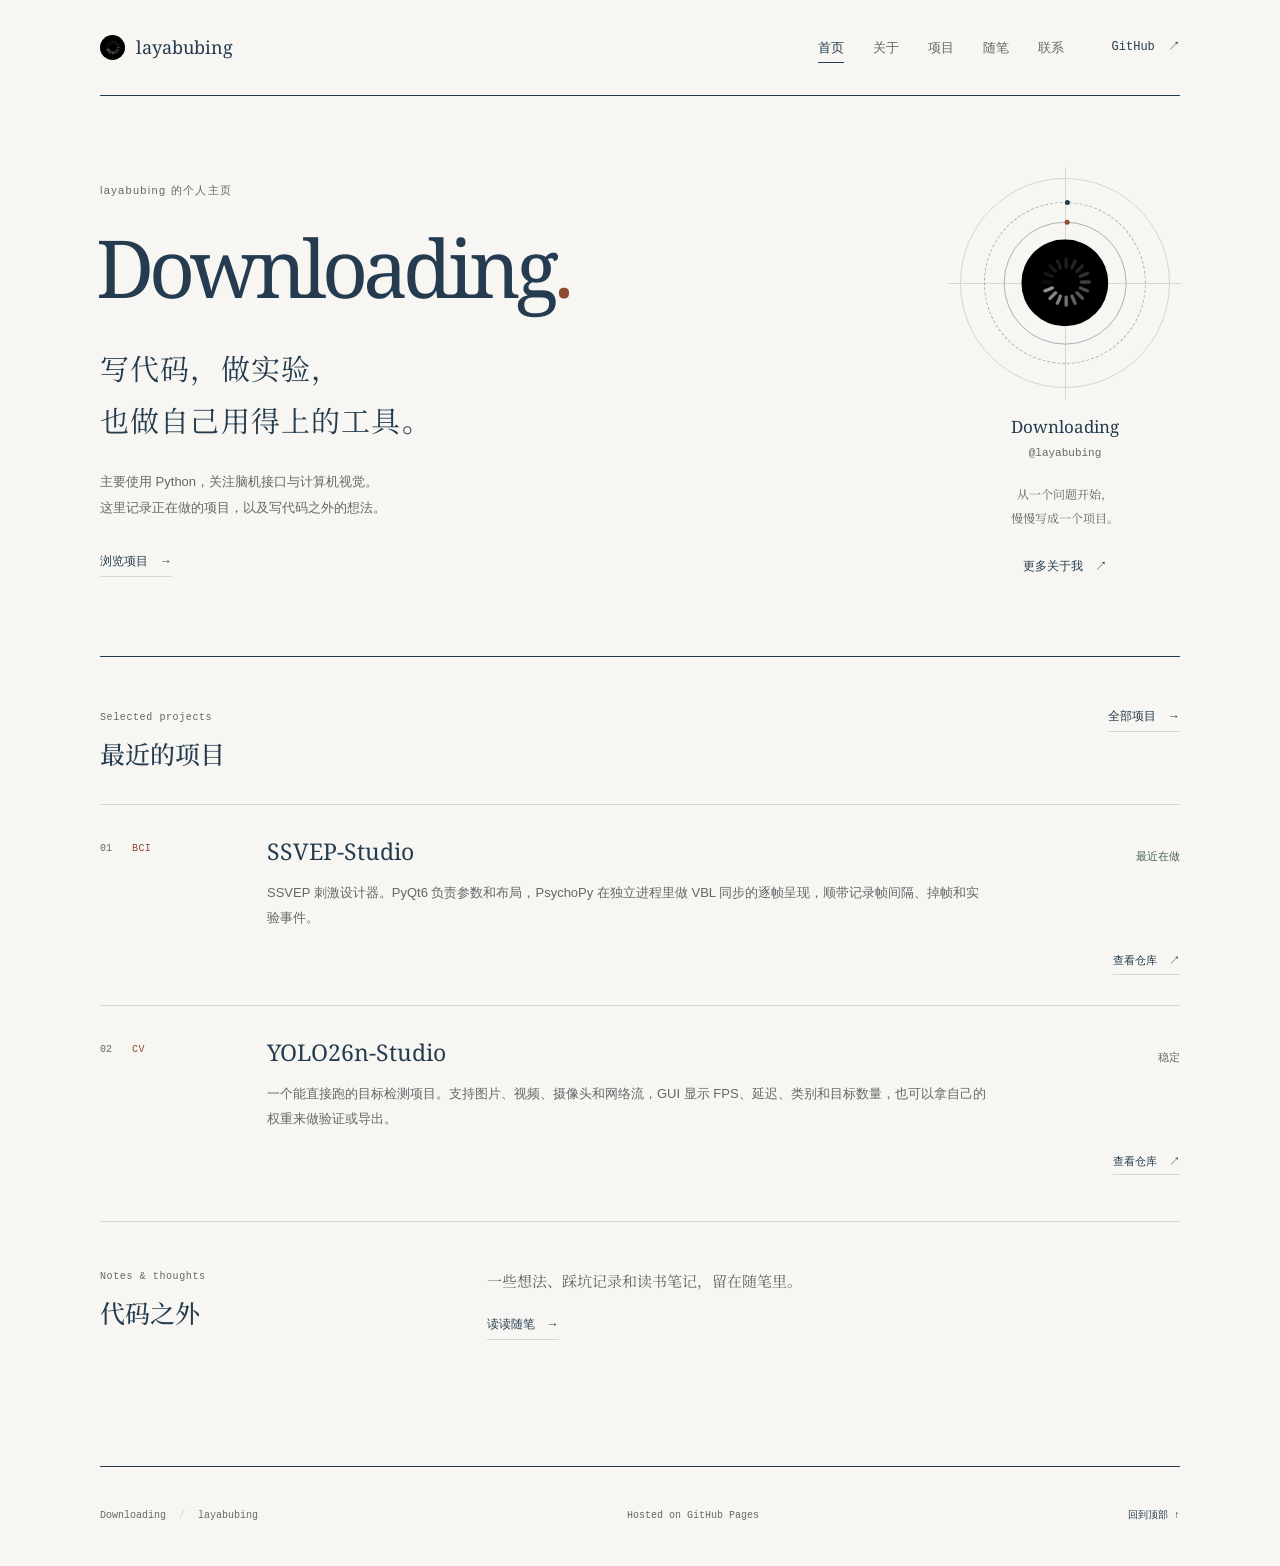
==== commit 0293c0b9: "feat: animate navigation underlines and link arrows" ====
--- a/index.html
+++ b/index.html
@@ -10,7 +10,7 @@
     <link rel="preconnect" href="https://fonts.googleapis.com">
     <link rel="preconnect" href="https://fonts.gstatic.com" crossorigin>
     <link href="https://fonts.googleapis.com/css2?family=Noto+Serif:wght@400;500&family=Noto+Serif+SC:wght@300;400;500;600&display=swap" rel="stylesheet">
-    <link rel="stylesheet" href="styles.css?v=20261016">
+    <link rel="stylesheet" href="styles.css?v=20261118">
   </head>
   <body class="home-page">
     <a class="skip-link" href="#main">跳转到正文</a>
--- a/styles.css
+++ b/styles.css
@@ -27,8 +27,14 @@
 .brand { display: inline-flex; align-items: center; gap: 11px; margin-right: auto; font-family: var(--font-serif); font-size: 18px; }
 .brand img { width: 25px; height: 25px; border-radius: 50%; }
 .site-nav { display: flex; gap: 29px; align-items: center; }
-.site-nav a { padding: 9px 0; color: var(--muted); font-size: 13px; }
-.site-nav a:hover, .site-nav a[aria-current] { color: var(--ink); text-decoration: underline; text-decoration-thickness: 1px; text-underline-offset: 10px; }
+.site-nav a { position: relative; padding: 9px 0; color: var(--muted); font-size: 13px; }
+.site-nav a::after { content: ""; position: absolute; inset: auto 0 5px; border-bottom: 1px solid currentColor; transform: scaleX(0); transform-origin: left; transition: transform 180ms ease-out; }
+.site-nav a:is([aria-current], :focus-visible, :active) { color: var(--ink); }
+.site-nav a:is([aria-current], :focus-visible, :active)::after { transform: scaleX(1); }
+@media (hover: hover) {
+  .site-nav a:hover { color: var(--ink); }
+  .site-nav a:hover::after { transform: scaleX(1); }
+}
 .header-link { font-family: var(--font-mono); font-size: 12px; }
 .header-link span { margin-left: 6px; }
 
@@ -58,7 +64,7 @@
 .signal-orbit-inner::before { background: var(--accent); }
 @keyframes orbit { to { transform: translate(-50%, -50%) rotate(360deg); } }
 .row-link { display: inline-flex; align-items: center; gap: 12px; width: fit-content; padding: 3px 0; border-bottom: 1px solid var(--line); font-size: 12px; white-space: nowrap; transition: color 160ms ease, border-color 160ms ease; }
-.row-link:hover { border-color: var(--accent); }
+.row-link:is(:hover, :focus-visible, :active) { border-color: var(--accent); }
 
 .page-head { padding: 70px 0 50px; border-bottom: 1px solid var(--ink); }
 .page-title { margin: 0 0 24px; font-family: var(--font-serif); font-size: clamp(38px, 5vw, 56px); font-weight: 400; letter-spacing: 0.03em; line-height: 1.35; }
@@ -173,7 +179,6 @@
   .header-link { order: 1; font-size: 11px; }
   .site-nav { order: 2; justify-content: space-between; width: 100%; margin-top: 18px; gap: 16px; }
   .site-nav a { padding: 7px 0; font-size: 12px; }
-  .site-nav a[aria-current], .site-nav a:hover { text-underline-offset: 7px; }
   .hero { grid-template-columns: 1fr; gap: 36px; padding: 46px 0 36px; }
   .hero h1 { font-size: clamp(39px, 10.4vw, 62px); margin-left: -2px; margin-bottom: 26px; }
   .eyebrow { font-size: 10px; margin-bottom: 20px; }
@@ -223,6 +228,24 @@
   .site-footer span:nth-child(2) { order: 3; flex-basis: 100%; font-size: 9px; }
 }
 
+@media (prefers-reduced-motion: no-preference) {
+  .project-foot .row-link, .header-link, .profile-note a, .contact-list a, .post-item { --arrow-lift: -3px; }
+  :is(.row-link, .header-link, .profile-note a) > span,
+  .contact-list a::after, .post-item::after {
+    display: inline-block;
+    transform: var(--arrow-offset, none);
+    transition: transform 160ms ease-out;
+  }
+  :is(.row-link, .header-link, .profile-note a, .contact-list a, .post-item):is(:focus-visible, :active) {
+    --arrow-offset: translate(3px, var(--arrow-lift, 0px));
+  }
+  @media (hover: hover) {
+    :is(.row-link, .header-link, .profile-note a, .contact-list a, .post-item):hover {
+      --arrow-offset: translate(3px, var(--arrow-lift, 0px));
+    }
+  }
+}
+
 @media (prefers-reduced-motion: reduce) {
   html { scroll-behavior: auto; }
   *, *::before, *::after { transition: none !important; animation: none !important; }
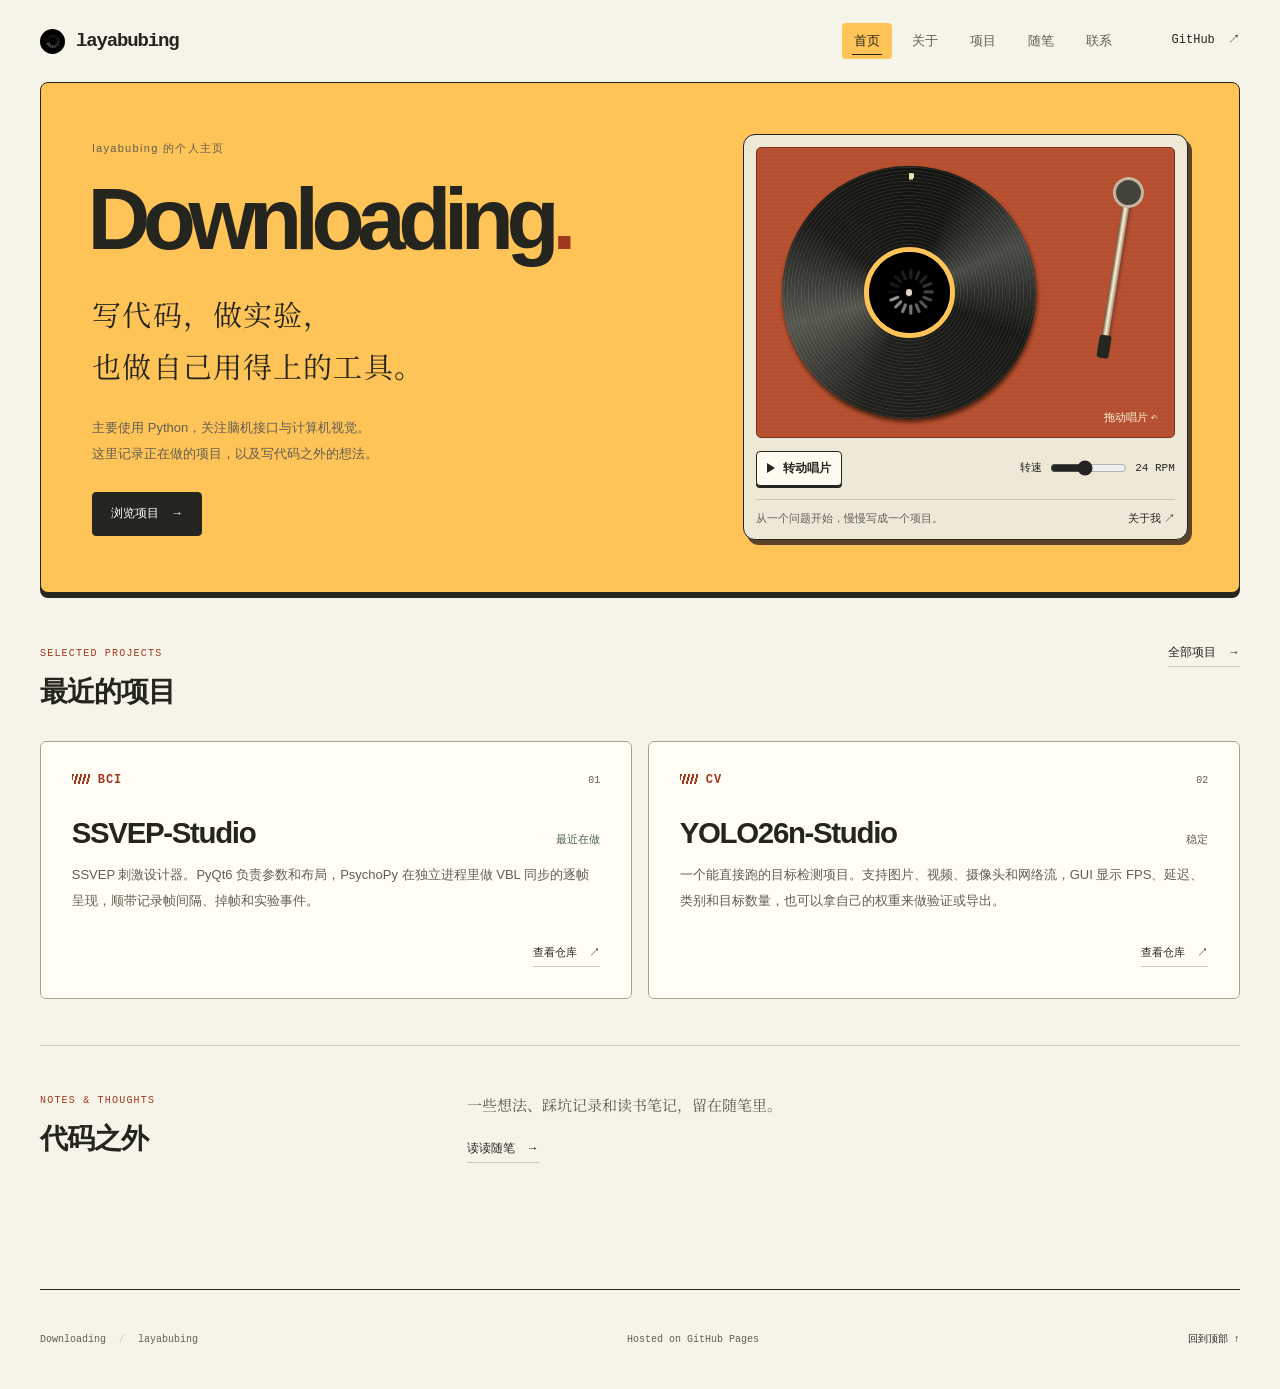
==== commit 0ab6d87d: "feat: redesign personal site around an interactive turntable" ====
--- a/index.html
+++ b/index.html
@@ -4,13 +4,13 @@
     <meta charset="utf-8">
     <meta name="viewport" content="width=device-width, initial-scale=1">
     <meta name="description" content="Downloading 的个人主页。主要写 Python，关注 SSVEP 脑机接口、计算机视觉和桌面工具。">
-    <meta name="theme-color" content="#f7f6f2">
+    <meta name="theme-color" content="#f6f3e9">
     <title>Downloading / layabubing</title>
     <link rel="icon" href="assets/avatar.png">
     <link rel="preconnect" href="https://fonts.googleapis.com">
     <link rel="preconnect" href="https://fonts.gstatic.com" crossorigin>
     <link href="https://fonts.googleapis.com/css2?family=Noto+Serif:wght@400;500&family=Noto+Serif+SC:wght@300;400;500;600&display=swap" rel="stylesheet">
-    <link rel="stylesheet" href="styles.css?v=20261118">
+    <link rel="stylesheet" href="styles.css?v=20261118b">
   </head>
   <body class="home-page">
     <a class="skip-link" href="#main">跳转到正文</a>
@@ -38,16 +38,19 @@
           <p class="hero-note">主要使用 Python，关注脑机接口与计算机视觉。<br>这里记录正在做的项目，以及写代码之外的想法。</p>
           <a class="row-link" href="projects.html">浏览项目 <span aria-hidden="true">→</span></a>
         </div>
-        <aside class="profile-note" aria-label="个人资料">
-          <div class="signal-art" aria-hidden="true">
-            <div class="signal-orbit signal-orbit-outer"></div>
-            <div class="signal-orbit signal-orbit-inner"></div>
-            <img src="assets/avatar.png" width="112" height="112" alt="">
+        <aside class="turntable" aria-label="个人资料与互动唱机">
+          <div class="plinth">
+            <div class="record" aria-hidden="true">
+              <img src="assets/avatar.png" width="112" height="112" alt="" draggable="false">
+            </div>
+            <div class="tonearm" aria-hidden="true"></div>
+            <span class="scratch-hint">拖动唱片 ↶</span>
           </div>
-          <p class="profile-name">Downloading</p>
-          <p class="profile-handle">@layabubing</p>
-          <p class="profile-caption">从一个问题开始，<br>慢慢写成一个项目。</p>
-          <a href="about.html">更多关于我 <span aria-hidden="true">↗</span></a>
+          <div class="deck-controls" hidden>
+            <button type="button" class="spin-switch" aria-pressed="false">转动唱片</button>
+            <label class="speed">转速 <input type="range" min="8" max="45" value="24" aria-label="唱片转速，每分钟转数"><output>24 RPM</output></label>
+          </div>
+          <div class="sleeve-note"><span>从一个问题开始，慢慢写成一个项目。</span><a href="about.html">关于我 ↗</a></div>
         </aside>
       </section>
 
@@ -79,5 +82,6 @@
       <a href="#top">回到顶部 ↑</a>
     </footer>
     <script src="js/projects.js?v=20261016"></script>
+    <script src="js/turntable.js?v=20261118"></script>
   </body>
 </html>
--- a/styles.css
+++ b/styles.css
@@ -1,14 +1,15 @@
 :root {
   color-scheme: light;
-  --paper: #f7f6f2;
-  --ink: #253c50;
-  --muted: #626967;
-  --accent: #8e492e;
-  --line: #d4d6cf;
+  --paper: #f6f3e9;
+  --ink: #25251f;
+  --muted: #625e53;
+  --accent: #a13920;
+  --line: #cdc7b7;
+  --amber: #ffc458;
   --font-serif: "Noto Serif", "Noto Serif SC", "Songti SC", "STSong", serif;
   --font-sans: "Segoe UI", "PingFang SC", "Microsoft YaHei", sans-serif;
   --font-mono: "SFMono-Regular", Consolas, "Liberation Mono", monospace;
-  --maxw: 1080px;
+  --maxw: 1200px;
 }
 
 * { box-sizing: border-box; }
@@ -16,19 +17,20 @@
 body { margin: 0; min-width: 280px; background: var(--paper); color: var(--ink); font-family: var(--font-sans); font-size: 16px; line-height: 1.8; -webkit-font-smoothing: antialiased; text-rendering: optimizeLegibility; }
 a { color: inherit; text-decoration: none; text-underline-offset: 5px; }
 a:hover { color: var(--accent); }
-::selection { background: #dce3e4; color: #182d3b; }
+::selection { background: var(--amber); color: var(--ink); }
 :focus-visible { outline: 2px solid var(--accent); outline-offset: 6px; }
 h1, h2, h3, p { margin-top: 0; }
 img { max-width: 100%; height: auto; }
 .skip-link { position: absolute; top: 12px; left: 24px; z-index: 30; padding: 8px 16px; background: var(--ink); color: white; transform: translateY(-200%); }
 .skip-link:focus { transform: none; }
 
-.site-header { display: flex; align-items: center; gap: 48px; width: min(var(--maxw), calc(100% - 80px)); min-height: 96px; margin: 0 auto; border-bottom: 1px solid var(--ink); }
-.brand { display: inline-flex; align-items: center; gap: 11px; margin-right: auto; font-family: var(--font-serif); font-size: 18px; }
+.site-header { display: flex; align-items: center; gap: 48px; width: min(var(--maxw), calc(100% - 80px)); min-height: 82px; margin: 0 auto; }
+.brand { display: inline-flex; align-items: center; gap: 11px; margin-right: auto; font: bold 19px var(--font-mono); letter-spacing: -.06em; }
 .brand img { width: 25px; height: 25px; border-radius: 50%; }
-.site-nav { display: flex; gap: 29px; align-items: center; }
-.site-nav a { position: relative; padding: 9px 0; color: var(--muted); font-size: 13px; }
-.site-nav a::after { content: ""; position: absolute; inset: auto 0 5px; border-bottom: 1px solid currentColor; transform: scaleX(0); transform-origin: left; transition: transform 180ms ease-out; }
+.site-nav { display: flex; gap: 8px; align-items: center; }
+.site-nav a { position: relative; padding: 6px 12px; border-radius: 4px; color: var(--muted); font-size: 13px; }
+.site-nav a[aria-current] { background: var(--amber); }
+.site-nav a::after { content: ""; position: absolute; inset: auto 20% 4px; border-bottom: 1px solid currentColor; transform: scaleX(0); transform-origin: left; transition: transform 180ms ease-out; }
 .site-nav a:is([aria-current], :focus-visible, :active) { color: var(--ink); }
 .site-nav a:is([aria-current], :focus-visible, :active)::after { transform: scaleX(1); }
 @media (hover: hover) {
@@ -39,42 +41,52 @@
 .header-link span { margin-left: 6px; }
 
 .hero, .page-head, .paper { width: min(var(--maxw), calc(100% - 80px)); margin: 0 auto; }
-.hero { display: grid; grid-template-columns: minmax(0, 1fr) 230px; align-items: center; gap: 70px; padding: 82px 0 76px; border-bottom: 1px solid var(--ink); }
+.hero, .page-head { background: var(--amber); border: 1px solid var(--ink); border-radius: 8px; box-shadow: 0 5px var(--ink); }
+.hero { display: grid; grid-template-columns: minmax(0, 1.35fr) minmax(0, 1fr); align-items: center; gap: clamp(24px, 4vw, 60px); padding: clamp(24px, 4vw, 60px); }
 .eyebrow, .section-kicker { margin: 0 0 20px; font-size: 11px; font-weight: 400; letter-spacing: 0.12em; color: var(--muted); }
-.hero h1 { margin: 0 0 30px -4px; font-family: var(--font-serif); font-size: clamp(48px, 6.8vw, 80px); font-weight: 400; letter-spacing: -0.06em; line-height: 1.15; }
+.hero h1 { margin: 0 0 28px -.055em; font: 900 clamp(46px, 6.8vw, 94px)/.95 "Arial Black", var(--font-sans); letter-spacing: -.085em; }
 .title-period { color: var(--accent); }
 .lead { max-width: 40em; margin-bottom: 0; font-family: var(--font-serif); font-size: 18px; line-height: 1.95; }
 .hero .lead { margin-bottom: 22px; font-size: clamp(23px, 2.4vw, 29px); line-height: 1.8; letter-spacing: 0.04em; }
 .hero-note { margin-bottom: 25px; color: var(--muted); font-size: 13px; line-height: 2; }
-.profile-note { text-align: center; }
-.profile-name { margin: 24px 0 1px; font-family: var(--font-serif); font-size: 17px; }
-.profile-handle { margin-bottom: 20px; color: var(--muted); font-family: var(--font-mono); font-size: 11px; }
-.profile-caption { margin-bottom: 20px; color: var(--muted); font-family: var(--font-serif); font-size: 12px; line-height: 2; }
-.profile-note a { font-size: 12px; }
-.profile-note a span { margin-left: 8px; }
-.signal-art { position: relative; width: 210px; aspect-ratio: 1; margin: 0 auto; border: 1px solid var(--line); border-radius: 50%; }
-.signal-art::before, .signal-art::after { content: ""; position: absolute; background: var(--line); }
-.signal-art::before { top: 50%; left: -6%; width: 112%; height: 1px; }
-.signal-art::after { left: 50%; top: -6%; height: 112%; width: 1px; }
-.signal-art img { position: absolute; z-index: 2; top: 50%; left: 50%; width: 42%; height: 42%; border-radius: 50%; transform: translate(-50%, -50%); }
-.signal-orbit { position: absolute; z-index: 1; top: 50%; left: 50%; border: 1px solid #a6b2bb; border-radius: 50%; transform: translate(-50%, -50%); }
-.signal-orbit::before { content: ""; position: absolute; top: -3px; left: 50%; width: 5px; height: 5px; border-radius: 50%; background: var(--ink); }
-.signal-orbit-outer { width: 78%; height: 78%; border-style: dashed; animation: orbit 26s linear infinite; }
-.signal-orbit-inner { width: 59%; height: 59%; animation: orbit 18s linear infinite reverse; }
-.signal-orbit-inner::before { background: var(--accent); }
-@keyframes orbit { to { transform: translate(-50%, -50%) rotate(360deg); } }
+.hero .row-link { border: 1px solid var(--ink); border-radius: 4px; background: var(--ink); color: white; padding: 10px 18px; }
+.turntable { min-width: 0; padding: 12px; border: 1px solid var(--ink); border-radius: 12px; background: #eee8d6; box-shadow: 4px 5px 0 #59432b; }
+.plinth { position: relative; aspect-ratio: 1.44; isolation: isolate; overflow: hidden; background: repeating-linear-gradient(0deg, transparent 0 3px, #ffffff09 3px 4px), #b64f30; border-radius: 5px; border: 1px solid #7b321e; }
+.record { position: absolute; left: 6%; top: 6%; height: 88%; aspect-ratio: 1; display: grid; place-items: center; border-radius: 50%; background: repeating-radial-gradient(circle, transparent 0 2px, #ffffff1c 2.5px, transparent 3.5px), conic-gradient(from 24deg, #141511, #474943 12%, #171814 24%, #20211b 50%, #55564e 64%, #191a16 78%, #141511); box-shadow: 1px 3px 4px #47200e; touch-action: none; user-select: none; cursor: grab; }
+.record:active { cursor: grabbing; }
+.record img { width: 36%; border: 5px solid var(--amber); border-radius: 50%; transform: rotate(var(--rotation, 0deg)); pointer-events: none; }
+.record::before { content: ""; position: absolute; inset: 3%; border-radius: 50%; background: conic-gradient(from var(--rotation, 0deg), #efdfb8 0deg 2deg, transparent 2deg); mask: radial-gradient(closest-side, transparent 94%, black 95%); }
+.record::after { content: ""; position: absolute; width: 2.4%; aspect-ratio: 1; border-radius: 50%; background: #dfd9c6; box-shadow: 0 1px 2px #30291e; }
+.tonearm { position: absolute; top: 14%; right: 10%; width: 7px; height: 57%; transform-origin: 50% 0; transform: rotate(9deg); background: linear-gradient(90deg, #635948, #fff1cf 48%, #978872); border-radius: 100px; box-shadow: 2px 3px 3px #522b1f80; pointer-events: none; transition: transform 420ms ease; }
+.tonearm::before, .tonearm::after { content: ""; position: absolute; left: 50%; transform: translateX(-50%); }
+.tonearm::before { top: -12px; width: 25px; height: 25px; border: 3px solid #c4b6a2; border-radius: 50%; background: #44433a; }
+.tonearm::after { bottom: -7px; width: 12px; height: 23px; border-radius: 3px; background: var(--ink); }
+.playing .tonearm { transform: rotate(34deg); }
+.scratch-hint { position: absolute; right: 4%; bottom: 4%; color: #fff4dd; font: 11px var(--font-sans); pointer-events: none; }
+.deck-controls, .speed, .sleeve-note { display: flex; align-items: center; justify-content: space-between; gap: 10px; }
+.deck-controls { padding: 13px 0; border-bottom: 1px solid var(--line); }
+.deck-controls[hidden] { display: none; }
+.spin-switch { white-space: nowrap; display: inline-flex; align-items: center; gap: 8px; padding: 8px 10px; background: #fffaf0; border: 1px solid var(--ink); border-radius: 4px; box-shadow: 0 2px var(--ink); color: var(--ink); font: 600 12px var(--font-sans); cursor: pointer; }
+.spin-switch::before { content: ""; width: 0; height: 0; border: solid transparent; border-width: 5px 0 5px 8px; border-left-color: currentColor; }
+.spin-switch[aria-pressed="true"] { background: var(--amber); transform: translateY(2px); box-shadow: none; }
+.spin-switch[aria-pressed="true"]::before { box-sizing: content-box; width: 3px; height: 10px; border: solid currentColor; border-width: 0 3px; }
+.speed { font-size: 11px; gap: 6px; }
+.speed input { width: clamp(38px, 6vw, 80px); accent-color: var(--ink); cursor: pointer; }
+.speed output { font: 11px var(--font-mono); white-space: nowrap; }
+.sleeve-note { padding-top: 10px; color: var(--muted); font: 11px/1.6 var(--font-sans); }
+.sleeve-note a { color: var(--ink); white-space: nowrap; }
 .row-link { display: inline-flex; align-items: center; gap: 12px; width: fit-content; padding: 3px 0; border-bottom: 1px solid var(--line); font-size: 12px; white-space: nowrap; transition: color 160ms ease, border-color 160ms ease; }
 .row-link:is(:hover, :focus-visible, :active) { border-color: var(--accent); }
 
-.page-head { padding: 70px 0 50px; border-bottom: 1px solid var(--ink); }
-.page-title { margin: 0 0 24px; font-family: var(--font-serif); font-size: clamp(38px, 5vw, 56px); font-weight: 400; letter-spacing: 0.03em; line-height: 1.35; }
+.page-head { padding: clamp(28px, 5vw, 68px); background-image: repeating-radial-gradient(circle at 105% 160%, transparent 0 19px, #5c431326 20px 21px, transparent 22px 29px); }
+.page-title { margin: 0 0 18px; font: 750 clamp(38px, 5vw, 64px)/1.15 var(--font-sans); letter-spacing: -.04em; }
 .page-head .lead { max-width: 680px; color: var(--muted); font-size: 15px; }
 .paper { margin-bottom: 80px; }
 .block { padding: 46px 0; border-bottom: 1px solid var(--line); }
 .block:last-child { border-bottom: 0; }
 .block-head { display: flex; justify-content: space-between; align-items: baseline; gap: 24px; margin-bottom: 30px; }
-h2 { margin-bottom: 0; font-family: var(--font-serif); font-size: 25px; font-weight: 500; line-height: 1.5; }
-.section-kicker { margin-bottom: 9px; font-family: var(--font-mono); font-size: 10px; letter-spacing: 0.06em; }
+h2 { margin-bottom: 0; font: 730 28px/1.4 var(--font-sans); letter-spacing: -.04em; }
+.section-kicker { margin-bottom: 9px; font-family: var(--font-mono); font-size: 10px; letter-spacing: .12em; text-transform: uppercase; color: var(--accent); }
 .block-index { color: var(--muted); font-family: var(--font-serif); font-size: 12px; }
 .block-more { margin: 26px 0 0; text-align: right; }
 .block-intro { display: flex; align-items: baseline; justify-content: space-between; flex-wrap: wrap; gap: 16px; margin-bottom: 30px; color: var(--muted); font-size: 14px; }
@@ -89,21 +101,22 @@
 .mini-stats dt { color: var(--muted); font-size: 12px; }
 .mini-stats dd { margin: 0; font-family: var(--font-mono); font-size: 13px; }
 
-.project-list { border-top: 1px solid var(--line); }
-.project { display: grid; grid-template-columns: 135px minmax(0, 1fr); column-gap: 32px; padding: 30px 0; border-bottom: 1px solid var(--line); }
-.project:last-child { border-bottom: 0; padding-bottom: 0; }
-.project-top { display: flex; align-items: baseline; gap: 20px; grid-row: 1 / 4; padding-top: 5px; }
+.project-list { display: grid; grid-template-columns: repeat(2, minmax(0, 1fr)); gap: 16px; }
+.project { display: flex; flex-direction: column; min-width: 0; padding: clamp(18px, 2.4vw, 32px); border: 1px solid #aaa392; border-radius: 6px; background: #fffdf5; transition: border-color .2s, box-shadow .2s; }
+.project:is(:hover, :focus-within) { border-color: var(--ink); box-shadow: 3px 3px var(--ink); }
+.project-top { display: flex; flex-direction: row-reverse; justify-content: space-between; align-items: baseline; gap: 16px; margin-bottom: 26px; }
 .project-index { color: var(--muted); font-family: var(--font-mono); font-size: 10px; }
-.project-tag { color: var(--accent); font-family: var(--font-mono); font-size: 10px; letter-spacing: 0.04em; }
+.project-tag { color: var(--accent); font: bold 12px var(--font-mono); letter-spacing: .08em; }
+.project-tag::before { content: ""; display: inline-block; width: 18px; height: .85em; margin-right: 8px; vertical-align: -.05em; background: repeating-linear-gradient(105deg, currentColor 0 2px, transparent 2px 4px); }
 .project-head { display: flex; justify-content: space-between; align-items: baseline; gap: 24px; margin-bottom: 12px; }
-.project-head h3 { margin: 0; font-family: var(--font-serif); font-size: 23px; font-weight: 400; line-height: 1.45; overflow-wrap: anywhere; }
+.project-head h3 { margin: 0; font: 690 clamp(22px, 2.3vw, 32px)/1.15 var(--font-sans); letter-spacing: -.045em; overflow-wrap: anywhere; }
 .project-head h3 a { text-decoration-color: var(--line); }
 .project-head h3 a:hover { text-decoration: underline; }
 .status { flex-shrink: 0; color: var(--muted); font-size: 11px; }
 .status-active { color: #49634b; }
 .status-wip { color: var(--accent); }
 .project-desc { max-width: 720px; margin-bottom: 17px; color: var(--muted); font-size: 13px; line-height: 1.95; }
-.project-foot { display: flex; justify-content: space-between; align-items: baseline; gap: 24px; }
+.project-foot { margin-top: auto; padding-top: 10px; display: flex; justify-content: space-between; align-items: baseline; gap: 24px; }
 .tag-row { display: flex; flex-wrap: wrap; gap: 7px 16px; margin: 0; padding: 0; color: var(--muted); font-family: var(--font-mono); font-size: 10px; list-style: none; }
 .project-foot .row-link { font-size: 11px; }
 .archive { display: grid; grid-template-columns: 240px minmax(0, 1fr); gap: 40px; }
@@ -160,16 +173,18 @@
 
 @media (max-width: 900px) {
   .site-header { gap: 26px; }
-  .site-nav { gap: 22px; }
-  .hero { grid-template-columns: minmax(0, 1fr) 170px; gap: 30px; padding: 65px 0; }
-  .hero h1 { font-size: clamp(40px, 6.5vw, 65px); }
-  .signal-art { width: 150px; }
+  .site-nav { gap: 4px; }
+  .hero { gap: 22px; padding: 28px; grid-template-columns: minmax(0, 1.1fr) minmax(0, 1fr); }
+  .hero h1 { font-size: clamp(42px, 6.3vw, 62px); }
   .about-layout { grid-template-columns: minmax(0, 1fr) 230px; gap: 40px; }
-  .project { grid-template-columns: 90px minmax(0, 1fr); gap: 0 24px; }
-  .project-top { flex-direction: column; gap: 8px; }
   .project-head { flex-wrap: wrap; gap: 6px 20px; }
   .archive { grid-template-columns: 180px minmax(0, 1fr); gap: 28px; }
   .stack-notes { gap: 24px; }
+}
+
+@media (max-width: 740px) {
+  .hero { grid-template-columns: 1fr; }
+  .turntable { width: min(100%, 440px); justify-self: center; }
 }
 
 @media (max-width: 600px) {
@@ -177,20 +192,15 @@
   .site-header { flex-wrap: wrap; gap: 0; padding: 21px 0 13px; }
   .brand { font-size: 16px; }
   .header-link { order: 1; font-size: 11px; }
-  .site-nav { order: 2; justify-content: space-between; width: 100%; margin-top: 18px; gap: 16px; }
-  .site-nav a { padding: 7px 0; font-size: 12px; }
-  .hero { grid-template-columns: 1fr; gap: 36px; padding: 46px 0 36px; }
-  .hero h1 { font-size: clamp(39px, 10.4vw, 62px); margin-left: -2px; margin-bottom: 26px; }
+  .site-nav { order: 2; justify-content: space-between; width: 100%; margin-top: 12px; gap: 2px; }
+  .site-nav a { padding: 7px 8px; font-size: 12px; }
+  .hero { gap: 28px; padding: clamp(14px, 4vw, 24px); }
+  .hero h1 { font-size: clamp(34px, 10vw, 60px); margin-bottom: 22px; }
   .eyebrow { font-size: 10px; margin-bottom: 20px; }
   .hero .lead { font-size: 23px; }
   .hero-note { font-size: 12px; }
-  .profile-note { display: grid; grid-template-columns: 110px 1fr; column-gap: 28px; padding: 26px 0 0; border-top: 1px solid var(--line); text-align: left; }
-  .signal-art { grid-row: 1 / 4; width: 100px; align-self: center; }
-  .profile-name { font-size: 15px; margin: 0; align-self: end; }
-  .profile-handle { grid-column: 2; font-size: 10px; margin: 0 0 10px; }
-  .profile-caption { display: none; }
-  .profile-note a { grid-column: 2; font-size: 11px; }
-  .page-head { padding: 46px 0 34px; }
+  .deck-controls { flex-wrap: wrap; }
+  .page-head { padding: 28px 20px; }
   .page-title { font-size: 38px; margin-bottom: 18px; }
   .page-head .lead { font-size: 14px; }
   .paper { margin-bottom: 44px; }
@@ -203,8 +213,8 @@
   .home-notes p:not(.section-kicker) { font-size: 14px; }
   .about-layout { grid-template-columns: 1fr; gap: 30px; }
   .about-copy { font-size: 16px; }
-  .project { grid-template-columns: 1fr; padding: 26px 0; }
-  .project-top { grid-row: auto; flex-direction: row; align-items: center; gap: 14px; padding: 0; margin-bottom: 14px; }
+  .project-list { grid-template-columns: 1fr; }
+  .project-top { margin-bottom: 16px; }
   .project-head h3 { font-size: 21px; }
   .project-head { align-items: center; }
   .project-desc { font-size: 13px; }
@@ -229,18 +239,18 @@
 }
 
 @media (prefers-reduced-motion: no-preference) {
-  .project-foot .row-link, .header-link, .profile-note a, .contact-list a, .post-item { --arrow-lift: -3px; }
-  :is(.row-link, .header-link, .profile-note a) > span,
+  .project-foot .row-link, .header-link, .contact-list a, .post-item { --arrow-lift: -3px; }
+  :is(.row-link, .header-link) > span,
   .contact-list a::after, .post-item::after {
     display: inline-block;
     transform: var(--arrow-offset, none);
     transition: transform 160ms ease-out;
   }
-  :is(.row-link, .header-link, .profile-note a, .contact-list a, .post-item):is(:focus-visible, :active) {
+  :is(.row-link, .header-link, .contact-list a, .post-item):is(:focus-visible, :active) {
     --arrow-offset: translate(3px, var(--arrow-lift, 0px));
   }
   @media (hover: hover) {
-    :is(.row-link, .header-link, .profile-note a, .contact-list a, .post-item):hover {
+    :is(.row-link, .header-link, .contact-list a, .post-item):hover {
       --arrow-offset: translate(3px, var(--arrow-lift, 0px));
     }
   }
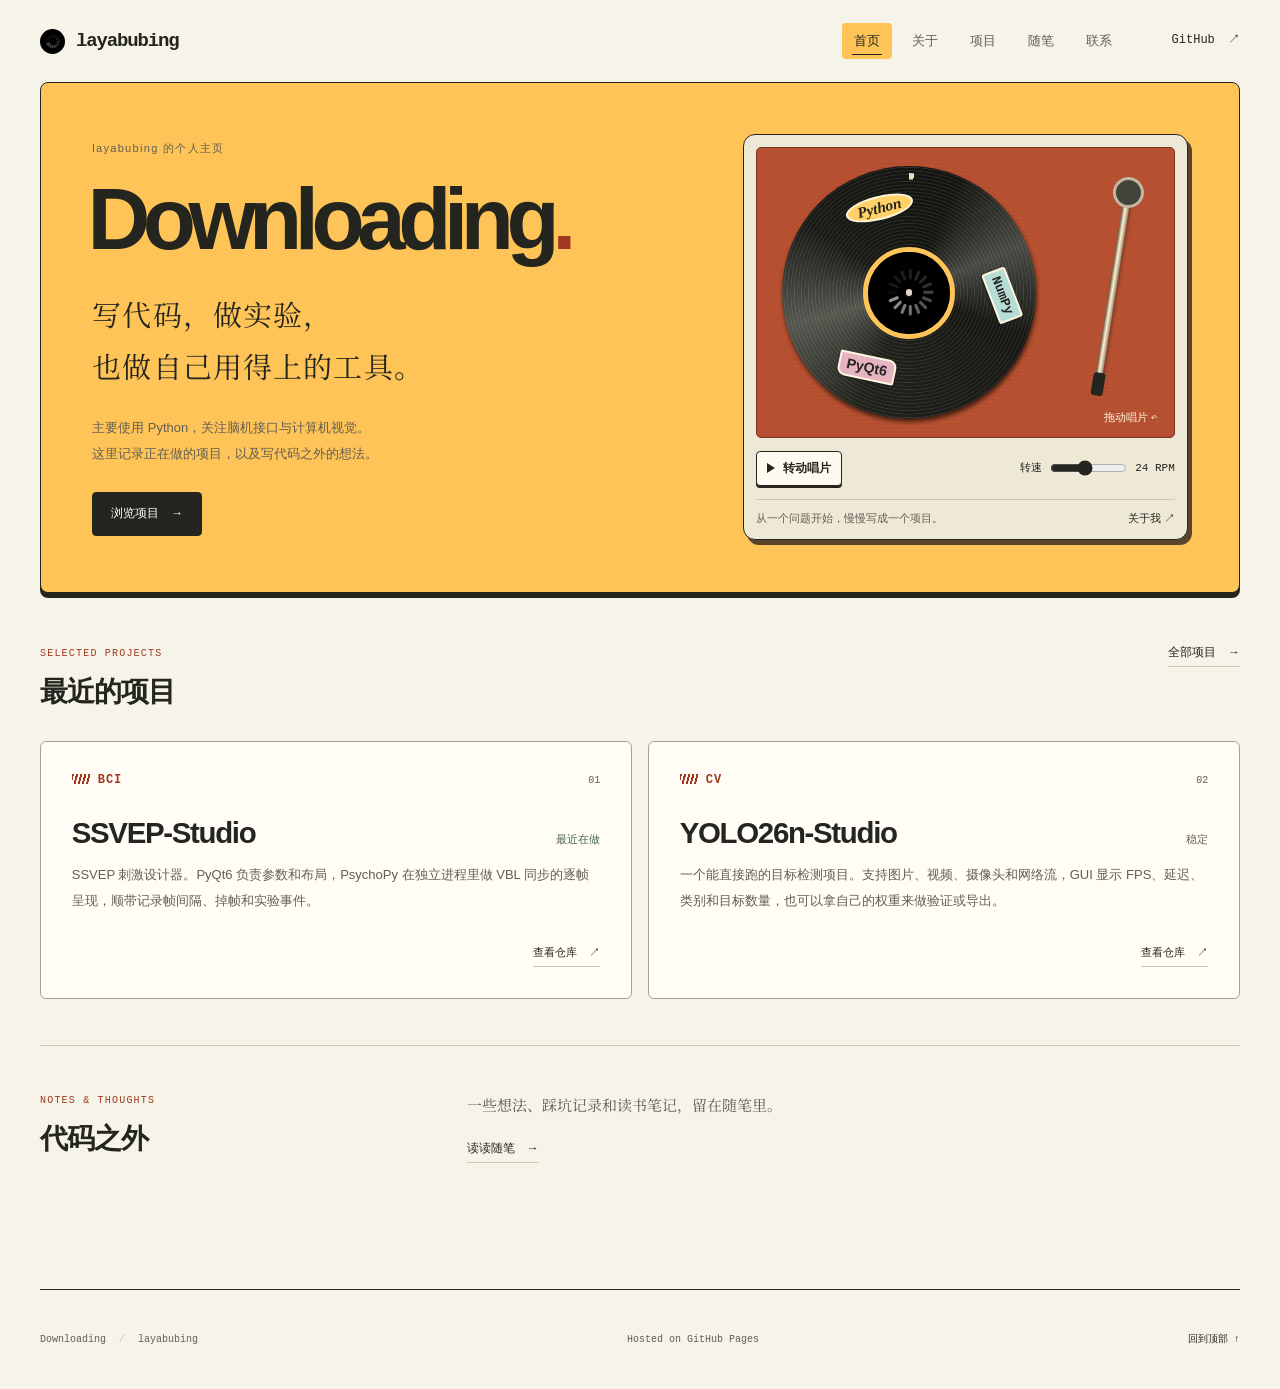
==== commit fe61469c: "feat: add rotating technology stickers and groove-tracking tonearm" ====
--- a/index.html
+++ b/index.html
@@ -10,7 +10,7 @@
     <link rel="preconnect" href="https://fonts.googleapis.com">
     <link rel="preconnect" href="https://fonts.gstatic.com" crossorigin>
     <link href="https://fonts.googleapis.com/css2?family=Noto+Serif:wght@400;500&family=Noto+Serif+SC:wght@300;400;500;600&display=swap" rel="stylesheet">
-    <link rel="stylesheet" href="styles.css?v=20261118b">
+    <link rel="stylesheet" href="styles.css?v=20261118c">
   </head>
   <body class="home-page">
     <a class="skip-link" href="#main">跳转到正文</a>
@@ -40,8 +40,13 @@
         </div>
         <aside class="turntable" aria-label="个人资料与互动唱机">
           <div class="plinth">
-            <div class="record" aria-hidden="true">
-              <img src="assets/avatar.png" width="112" height="112" alt="" draggable="false">
+            <div class="record" role="img" aria-label="头像黑胶唱片，贴有 Python、NumPy 和 PyQt6 贴纸">
+              <div class="record-labels" aria-hidden="true">
+                <img src="assets/avatar.png" width="112" height="112" alt="" draggable="false">
+                <span class="sticker sticker-python">Python</span>
+                <span class="sticker sticker-numpy">NumPy</span>
+                <span class="sticker sticker-qt">PyQt6</span>
+              </div>
             </div>
             <div class="tonearm" aria-hidden="true"></div>
             <span class="scratch-hint">拖动唱片 ↶</span>
@@ -82,6 +87,6 @@
       <a href="#top">回到顶部 ↑</a>
     </footer>
     <script src="js/projects.js?v=20261016"></script>
-    <script src="js/turntable.js?v=20261118"></script>
+    <script src="js/turntable.js?v=20261118c"></script>
   </body>
 </html>
--- a/styles.css
+++ b/styles.css
@@ -54,14 +54,19 @@
 .plinth { position: relative; aspect-ratio: 1.44; isolation: isolate; overflow: hidden; background: repeating-linear-gradient(0deg, transparent 0 3px, #ffffff09 3px 4px), #b64f30; border-radius: 5px; border: 1px solid #7b321e; }
 .record { position: absolute; left: 6%; top: 6%; height: 88%; aspect-ratio: 1; display: grid; place-items: center; border-radius: 50%; background: repeating-radial-gradient(circle, transparent 0 2px, #ffffff1c 2.5px, transparent 3.5px), conic-gradient(from 24deg, #141511, #474943 12%, #171814 24%, #20211b 50%, #55564e 64%, #191a16 78%, #141511); box-shadow: 1px 3px 4px #47200e; touch-action: none; user-select: none; cursor: grab; }
 .record:active { cursor: grabbing; }
-.record img { width: 36%; border: 5px solid var(--amber); border-radius: 50%; transform: rotate(var(--rotation, 0deg)); pointer-events: none; }
+.record-labels { position: absolute; inset: 0; display: grid; place-items: center; container-type: inline-size; transform: rotate(var(--rotation, 0deg)); pointer-events: none; }
+.record img { width: 36%; border: 5px solid var(--amber); border-radius: 50%; }
+.sticker { position: absolute; border: 2px solid #fff6df; color: #25251f; font-size: 6cqi; line-height: 1; white-space: nowrap; box-shadow: 0 1px 2px #16150fc9; }
+.sticker-python { top: 12%; left: 25%; padding: .13em .65em .21em; border-radius: 50%; background: #ffd166; font-family: Georgia, serif; font-weight: 700; font-style: italic; transform: rotate(-14deg); }
+.sticker-numpy { top: 46%; right: 3%; padding: .28em .35em; border-radius: 3px; background: #b5ddd6; font: 700 5.2cqi/1 var(--font-mono); transform: rotate(69deg); }
+.sticker-qt { left: 22%; bottom: 16%; padding: .23em .44em; border-radius: 2px 8px 2px 8px; background: #e6b3c3; font: 800 5.6cqi/1 var(--font-sans); transform: rotate(12deg); }
 .record::before { content: ""; position: absolute; inset: 3%; border-radius: 50%; background: conic-gradient(from var(--rotation, 0deg), #efdfb8 0deg 2deg, transparent 2deg); mask: radial-gradient(closest-side, transparent 94%, black 95%); }
 .record::after { content: ""; position: absolute; width: 2.4%; aspect-ratio: 1; border-radius: 50%; background: #dfd9c6; box-shadow: 0 1px 2px #30291e; }
-.tonearm { position: absolute; top: 14%; right: 10%; width: 7px; height: 57%; transform-origin: 50% 0; transform: rotate(9deg); background: linear-gradient(90deg, #635948, #fff1cf 48%, #978872); border-radius: 100px; box-shadow: 2px 3px 3px #522b1f80; pointer-events: none; transition: transform 420ms ease; }
+.tonearm { position: absolute; top: 14%; right: 10%; width: 7px; height: 70%; transform-origin: 50% 0; transform: rotate(9deg); background: linear-gradient(90deg, #635948, #fff1cf 48%, #978872); border-radius: 100px; box-shadow: 2px 3px 3px #522b1f80; pointer-events: none; transition: transform 240ms ease-out; }
 .tonearm::before, .tonearm::after { content: ""; position: absolute; left: 50%; transform: translateX(-50%); }
 .tonearm::before { top: -12px; width: 25px; height: 25px; border: 3px solid #c4b6a2; border-radius: 50%; background: #44433a; }
 .tonearm::after { bottom: -7px; width: 12px; height: 23px; border-radius: 3px; background: var(--ink); }
-.playing .tonearm { transform: rotate(34deg); }
+.tracking .tonearm { transform: rotate(var(--needle-angle, 37deg)); }
 .scratch-hint { position: absolute; right: 4%; bottom: 4%; color: #fff4dd; font: 11px var(--font-sans); pointer-events: none; }
 .deck-controls, .speed, .sleeve-note { display: flex; align-items: center; justify-content: space-between; gap: 10px; }
 .deck-controls { padding: 13px 0; border-bottom: 1px solid var(--line); }
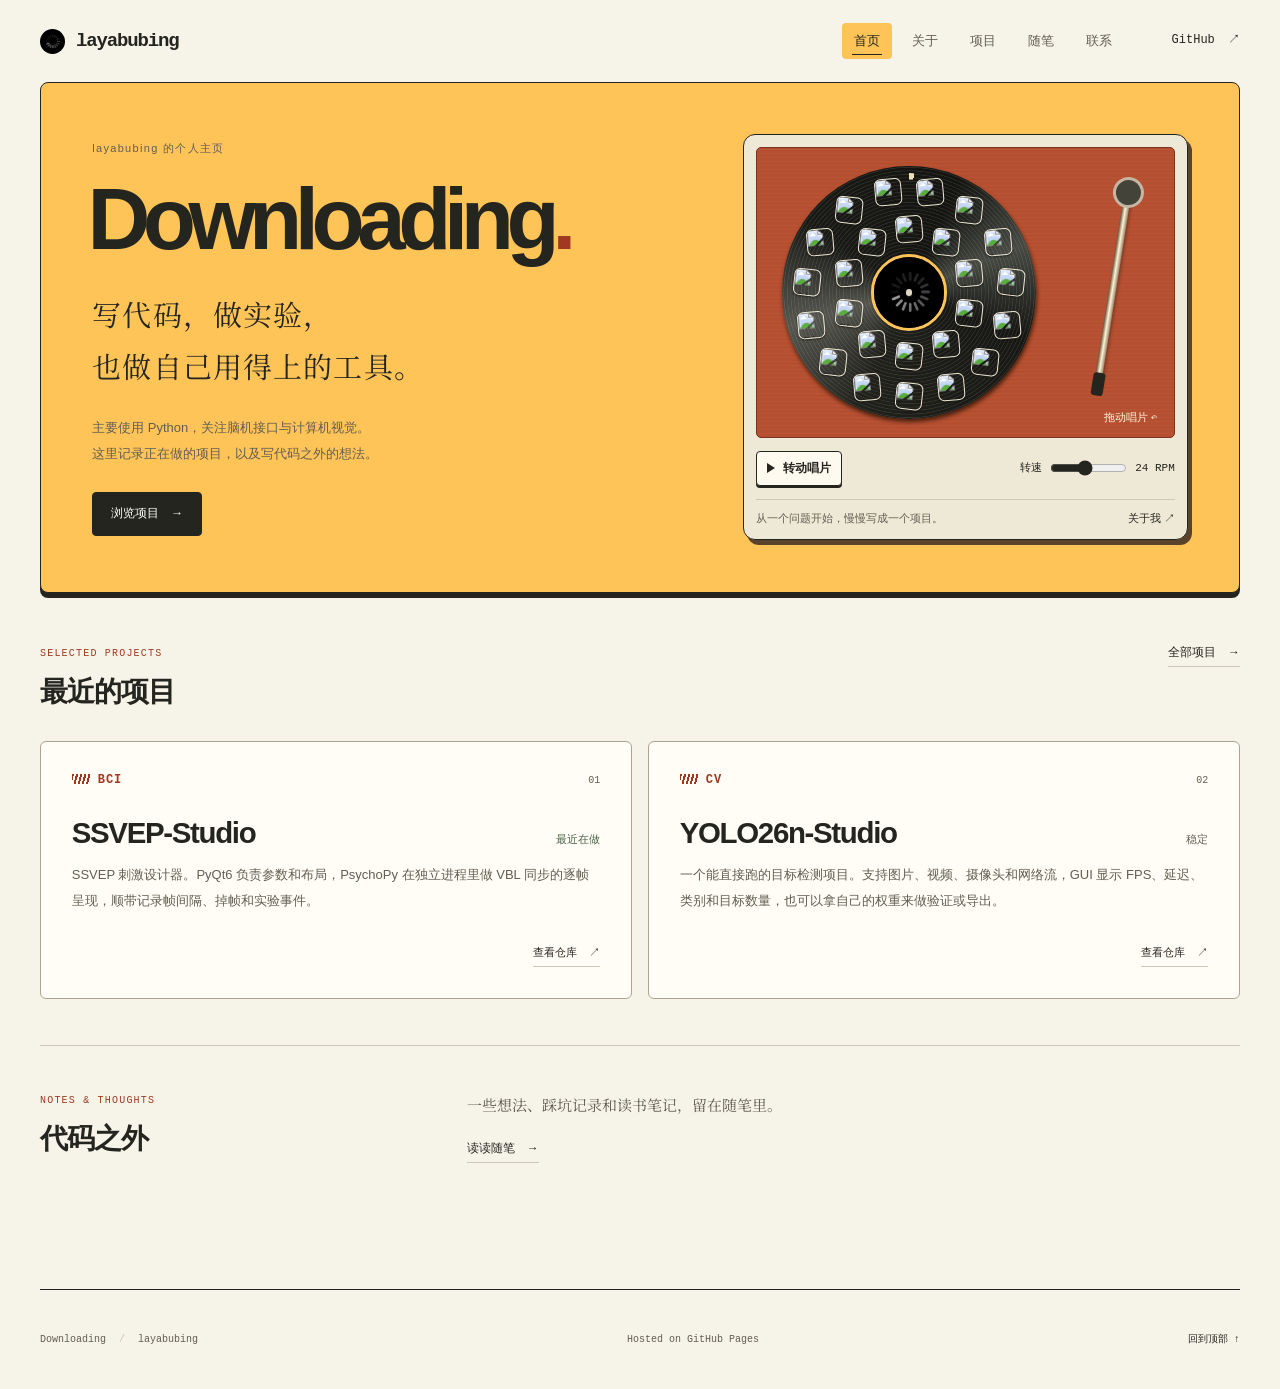
==== commit 63da412a: "feat: arrange skill icons around a fixed turntable avatar" ====
--- a/index.html
+++ b/index.html
@@ -10,7 +10,7 @@
     <link rel="preconnect" href="https://fonts.googleapis.com">
     <link rel="preconnect" href="https://fonts.gstatic.com" crossorigin>
     <link href="https://fonts.googleapis.com/css2?family=Noto+Serif:wght@400;500&family=Noto+Serif+SC:wght@300;400;500;600&display=swap" rel="stylesheet">
-    <link rel="stylesheet" href="styles.css?v=20261118c">
+    <link rel="stylesheet" href="styles.css?v=20261118d">
   </head>
   <body class="home-page">
     <a class="skip-link" href="#main">跳转到正文</a>
@@ -40,12 +40,38 @@
         </div>
         <aside class="turntable" aria-label="个人资料与互动唱机">
           <div class="plinth">
-            <div class="record" role="img" aria-label="头像黑胶唱片，贴有 Python、NumPy 和 PyQt6 贴纸">
-              <div class="record-labels" aria-hidden="true">
-                <img src="assets/avatar.png" width="112" height="112" alt="" draggable="false">
-                <span class="sticker sticker-python">Python</span>
-                <span class="sticker sticker-numpy">NumPy</span>
-                <span class="sticker sticker-qt">PyQt6</span>
+            <div class="record" role="group" aria-label="贴有技术图标的黑胶唱片">
+              <img class="record-avatar" src="assets/avatar.png" width="112" height="112" alt="Downloading 的头像" draggable="false">
+              <div class="record-labels">
+                <div class="inner-ring">
+                  <img style="--angle: 0deg" src="https://skillicons.dev/icons?i=python&amp;theme=light" alt="Python">
+                  <img style="--angle: 36deg" src="https://skillicons.dev/icons?i=qt&amp;theme=light" alt="Qt（PyQt6、PySide6）">
+                  <img style="--angle: 72deg" src="https://skillicons.dev/icons?i=opencv&amp;theme=light" alt="OpenCV">
+                  <img style="--angle: 108deg" src="https://skillicons.dev/icons?i=pytorch&amp;theme=light" alt="PyTorch">
+                  <img style="--angle: 144deg" src="https://skillicons.dev/icons?i=cpp&amp;theme=light" alt="C++">
+                  <img style="--angle: 180deg" src="https://skillicons.dev/icons?i=rust&amp;theme=light" alt="Rust">
+                  <img style="--angle: 216deg" src="https://skillicons.dev/icons?i=tauri&amp;theme=light" alt="Tauri">
+                  <img style="--angle: 252deg" src="https://skillicons.dev/icons?i=electron&amp;theme=light" alt="Electron">
+                  <img style="--angle: 288deg" src="https://skillicons.dev/icons?i=nodejs&amp;theme=light" alt="Node.js">
+                  <img style="--angle: 324deg" src="https://skillicons.dev/icons?i=react&amp;theme=light" alt="React">
+                </div>
+                <div class="outer-ring">
+                  <img style="--angle: 12deg" src="https://skillicons.dev/icons?i=vue&amp;theme=light" alt="Vue">
+                  <img style="--angle: 36deg" src="https://skillicons.dev/icons?i=ts&amp;theme=light" alt="TypeScript">
+                  <img style="--angle: 60deg" src="https://skillicons.dev/icons?i=js&amp;theme=light" alt="JavaScript">
+                  <img style="--angle: 84deg" src="https://skillicons.dev/icons?i=html&amp;theme=light" alt="HTML">
+                  <img style="--angle: 108deg" src="https://skillicons.dev/icons?i=css&amp;theme=light" alt="CSS">
+                  <img style="--angle: 132deg" src="https://skillicons.dev/icons?i=vite&amp;theme=light" alt="Vite">
+                  <img style="--angle: 156deg" src="https://skillicons.dev/icons?i=vitest&amp;theme=light" alt="Vitest">
+                  <img style="--angle: 180deg" src="https://skillicons.dev/icons?i=npm&amp;theme=light" alt="npm">
+                  <img style="--angle: 204deg" src="https://skillicons.dev/icons?i=express&amp;theme=light" alt="Express">
+                  <img style="--angle: 228deg" src="https://skillicons.dev/icons?i=git&amp;theme=light" alt="Git">
+                  <img style="--angle: 252deg" src="https://skillicons.dev/icons?i=github&amp;theme=light" alt="GitHub">
+                  <img style="--angle: 276deg" src="https://skillicons.dev/icons?i=cloudflare&amp;theme=light" alt="Cloudflare">
+                  <img style="--angle: 300deg" src="https://skillicons.dev/icons?i=powershell&amp;theme=light" alt="PowerShell">
+                  <img style="--angle: 324deg" src="https://skillicons.dev/icons?i=windows&amp;theme=light" alt="Windows">
+                  <img style="--angle: 348deg" src="https://skillicons.dev/icons?i=md&amp;theme=light" alt="Markdown">
+                </div>
               </div>
             </div>
             <div class="tonearm" aria-hidden="true"></div>
--- a/styles.css
+++ b/styles.css
@@ -54,12 +54,22 @@
 .plinth { position: relative; aspect-ratio: 1.44; isolation: isolate; overflow: hidden; background: repeating-linear-gradient(0deg, transparent 0 3px, #ffffff09 3px 4px), #b64f30; border-radius: 5px; border: 1px solid #7b321e; }
 .record { position: absolute; left: 6%; top: 6%; height: 88%; aspect-ratio: 1; display: grid; place-items: center; border-radius: 50%; background: repeating-radial-gradient(circle, transparent 0 2px, #ffffff1c 2.5px, transparent 3.5px), conic-gradient(from 24deg, #141511, #474943 12%, #171814 24%, #20211b 50%, #55564e 64%, #191a16 78%, #141511); box-shadow: 1px 3px 4px #47200e; touch-action: none; user-select: none; cursor: grab; }
 .record:active { cursor: grabbing; }
-.record-labels { position: absolute; inset: 0; display: grid; place-items: center; container-type: inline-size; transform: rotate(var(--rotation, 0deg)); pointer-events: none; }
-.record img { width: 36%; border: 5px solid var(--amber); border-radius: 50%; }
-.sticker { position: absolute; border: 2px solid #fff6df; color: #25251f; font-size: 6cqi; line-height: 1; white-space: nowrap; box-shadow: 0 1px 2px #16150fc9; }
-.sticker-python { top: 12%; left: 25%; padding: .13em .65em .21em; border-radius: 50%; background: #ffd166; font-family: Georgia, serif; font-weight: 700; font-style: italic; transform: rotate(-14deg); }
-.sticker-numpy { top: 46%; right: 3%; padding: .28em .35em; border-radius: 3px; background: #b5ddd6; font: 700 5.2cqi/1 var(--font-mono); transform: rotate(69deg); }
-.sticker-qt { left: 22%; bottom: 16%; padding: .23em .44em; border-radius: 2px 8px 2px 8px; background: #e6b3c3; font: 800 5.6cqi/1 var(--font-sans); transform: rotate(12deg); }
+.record-avatar { width: 30%; border: 3px solid var(--amber); border-radius: 50%; pointer-events: none; }
+.record-labels { position: absolute; inset: 0; container-type: inline-size; transform: rotate(var(--rotation, 0deg)); pointer-events: none; }
+.inner-ring { --radius: 25cqi; }
+.outer-ring { --radius: 40.5cqi; }
+.record-labels img {
+  position: absolute;
+  top: calc(50% - var(--radius) * cos(var(--angle)));
+  left: calc(50% + var(--radius) * sin(var(--angle)));
+  width: 10.5%;
+  aspect-ratio: 1;
+  border: 1px solid #eee8d6;
+  border-radius: 23%;
+  box-shadow: 0 1px 2px #16150fc9;
+  transform: translate(-50%, -50%) rotate(-5deg);
+}
+.record-labels img:nth-child(even) { transform: translate(-50%, -50%) rotate(6deg); }
 .record::before { content: ""; position: absolute; inset: 3%; border-radius: 50%; background: conic-gradient(from var(--rotation, 0deg), #efdfb8 0deg 2deg, transparent 2deg); mask: radial-gradient(closest-side, transparent 94%, black 95%); }
 .record::after { content: ""; position: absolute; width: 2.4%; aspect-ratio: 1; border-radius: 50%; background: #dfd9c6; box-shadow: 0 1px 2px #30291e; }
 .tonearm { position: absolute; top: 14%; right: 10%; width: 7px; height: 70%; transform-origin: 50% 0; transform: rotate(9deg); background: linear-gradient(90deg, #635948, #fff1cf 48%, #978872); border-radius: 100px; box-shadow: 2px 3px 3px #522b1f80; pointer-events: none; transition: transform 240ms ease-out; }
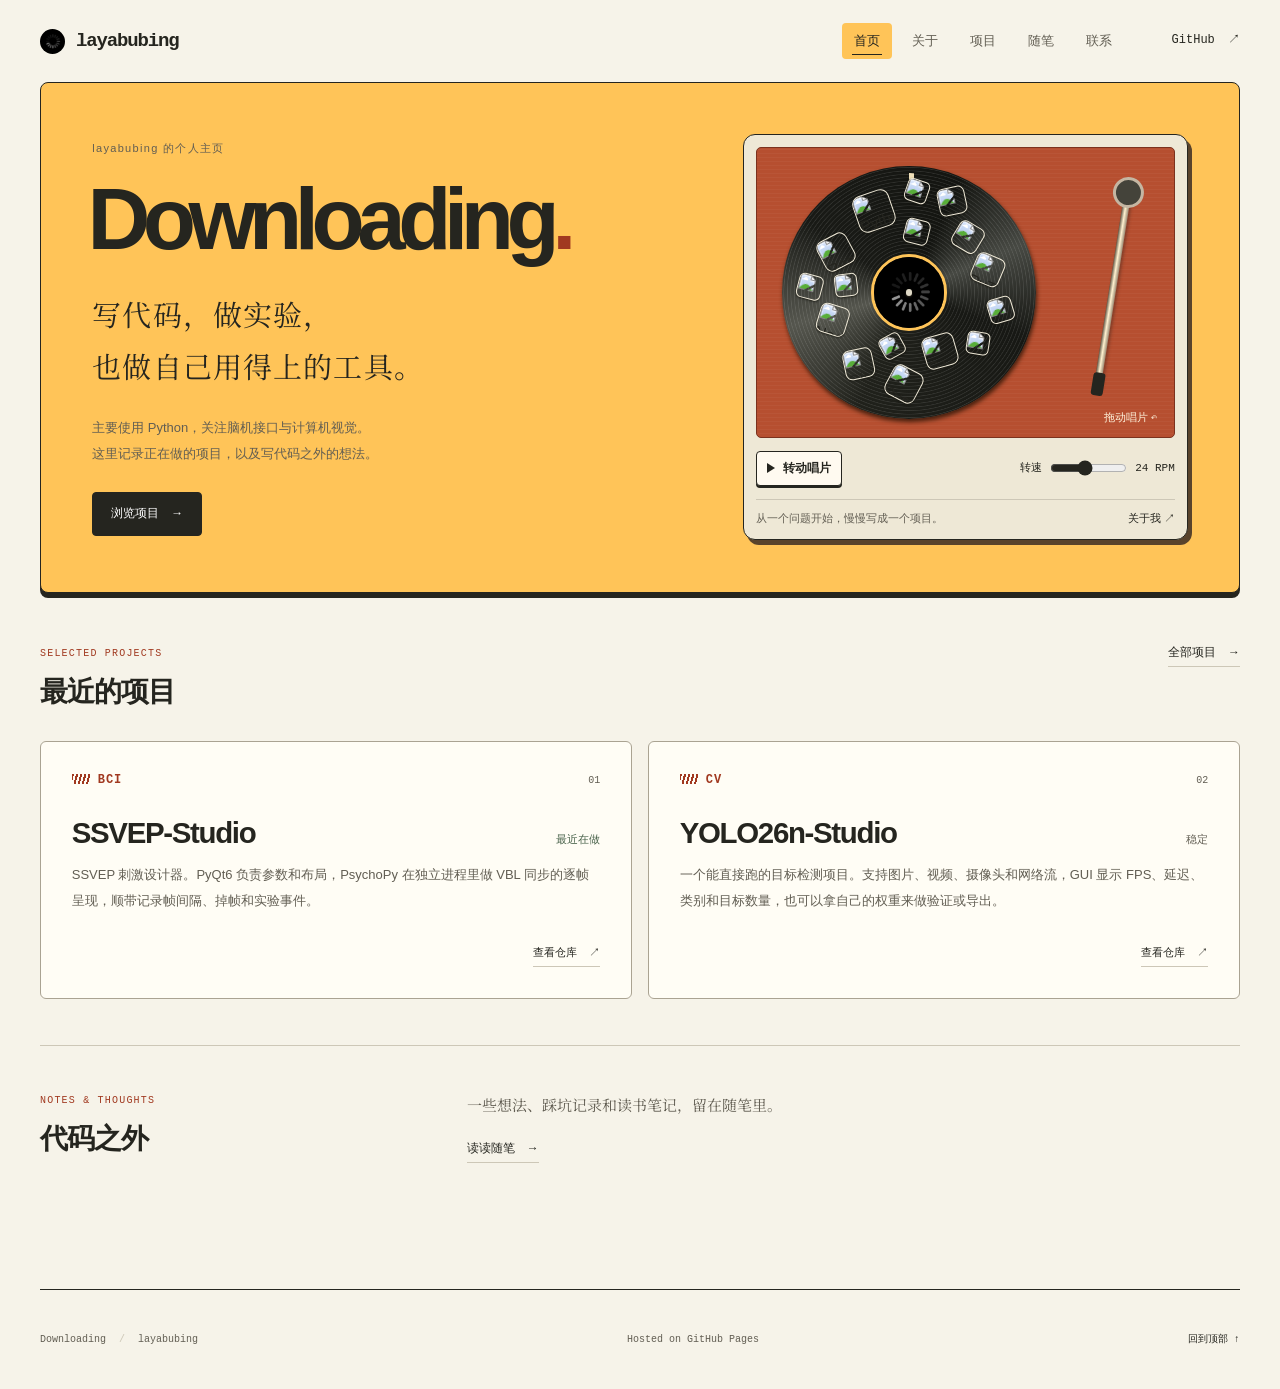
==== commit c09e992b: "style: scatter the selected skill stickers across the record" ====
--- a/index.html
+++ b/index.html
@@ -10,7 +10,7 @@
     <link rel="preconnect" href="https://fonts.googleapis.com">
     <link rel="preconnect" href="https://fonts.gstatic.com" crossorigin>
     <link href="https://fonts.googleapis.com/css2?family=Noto+Serif:wght@400;500&family=Noto+Serif+SC:wght@300;400;500;600&display=swap" rel="stylesheet">
-    <link rel="stylesheet" href="styles.css?v=20261118d">
+    <link rel="stylesheet" href="styles.css?v=20261118e">
   </head>
   <body class="home-page">
     <a class="skip-link" href="#main">跳转到正文</a>
@@ -43,35 +43,22 @@
             <div class="record" role="group" aria-label="贴有技术图标的黑胶唱片">
               <img class="record-avatar" src="assets/avatar.png" width="112" height="112" alt="Downloading 的头像" draggable="false">
               <div class="record-labels">
-                <div class="inner-ring">
-                  <img style="--angle: 0deg" src="https://skillicons.dev/icons?i=python&amp;theme=light" alt="Python">
-                  <img style="--angle: 36deg" src="https://skillicons.dev/icons?i=qt&amp;theme=light" alt="Qt（PyQt6、PySide6）">
-                  <img style="--angle: 72deg" src="https://skillicons.dev/icons?i=opencv&amp;theme=light" alt="OpenCV">
-                  <img style="--angle: 108deg" src="https://skillicons.dev/icons?i=pytorch&amp;theme=light" alt="PyTorch">
-                  <img style="--angle: 144deg" src="https://skillicons.dev/icons?i=cpp&amp;theme=light" alt="C++">
-                  <img style="--angle: 180deg" src="https://skillicons.dev/icons?i=rust&amp;theme=light" alt="Rust">
-                  <img style="--angle: 216deg" src="https://skillicons.dev/icons?i=tauri&amp;theme=light" alt="Tauri">
-                  <img style="--angle: 252deg" src="https://skillicons.dev/icons?i=electron&amp;theme=light" alt="Electron">
-                  <img style="--angle: 288deg" src="https://skillicons.dev/icons?i=nodejs&amp;theme=light" alt="Node.js">
-                  <img style="--angle: 324deg" src="https://skillicons.dev/icons?i=react&amp;theme=light" alt="React">
-                </div>
-                <div class="outer-ring">
-                  <img style="--angle: 12deg" src="https://skillicons.dev/icons?i=vue&amp;theme=light" alt="Vue">
-                  <img style="--angle: 36deg" src="https://skillicons.dev/icons?i=ts&amp;theme=light" alt="TypeScript">
-                  <img style="--angle: 60deg" src="https://skillicons.dev/icons?i=js&amp;theme=light" alt="JavaScript">
-                  <img style="--angle: 84deg" src="https://skillicons.dev/icons?i=html&amp;theme=light" alt="HTML">
-                  <img style="--angle: 108deg" src="https://skillicons.dev/icons?i=css&amp;theme=light" alt="CSS">
-                  <img style="--angle: 132deg" src="https://skillicons.dev/icons?i=vite&amp;theme=light" alt="Vite">
-                  <img style="--angle: 156deg" src="https://skillicons.dev/icons?i=vitest&amp;theme=light" alt="Vitest">
-                  <img style="--angle: 180deg" src="https://skillicons.dev/icons?i=npm&amp;theme=light" alt="npm">
-                  <img style="--angle: 204deg" src="https://skillicons.dev/icons?i=express&amp;theme=light" alt="Express">
-                  <img style="--angle: 228deg" src="https://skillicons.dev/icons?i=git&amp;theme=light" alt="Git">
-                  <img style="--angle: 252deg" src="https://skillicons.dev/icons?i=github&amp;theme=light" alt="GitHub">
-                  <img style="--angle: 276deg" src="https://skillicons.dev/icons?i=cloudflare&amp;theme=light" alt="Cloudflare">
-                  <img style="--angle: 300deg" src="https://skillicons.dev/icons?i=powershell&amp;theme=light" alt="PowerShell">
-                  <img style="--angle: 324deg" src="https://skillicons.dev/icons?i=windows&amp;theme=light" alt="Windows">
-                  <img style="--angle: 348deg" src="https://skillicons.dev/icons?i=md&amp;theme=light" alt="Markdown">
-                </div>
+                <img style="--x: 36%; --y: 18%; --size: 15%; --tilt: -19deg" src="https://skillicons.dev/icons?i=python&amp;theme=light" alt="Python">
+                <img style="--x: 81%; --y: 41%; --size: 12%; --tilt: 23deg" src="https://skillicons.dev/icons?i=pytorch&amp;theme=light" alt="PyTorch">
+                <img style="--x: 62%; --y: 73%; --size: 13%; --tilt: -16deg" src="https://skillicons.dev/icons?i=cpp&amp;theme=light" alt="C++">
+                <img style="--x: 48%; --y: 86%; --size: 13%; --tilt: 28deg" src="https://skillicons.dev/icons?i=rust&amp;theme=light" alt="Rust">
+                <img style="--x: 20%; --y: 61%; --size: 12%; --tilt: 17deg" src="https://skillicons.dev/icons?i=nodejs&amp;theme=light" alt="Node.js">
+                <img style="--x: 21%; --y: 34%; --size: 13%; --tilt: -28deg" src="https://skillicons.dev/icons?i=react&amp;theme=light" alt="React">
+                <img style="--x: 53%; --y: 26%; --size: 10%; --tilt: 14deg" src="https://skillicons.dev/icons?i=vue&amp;theme=light" alt="Vue">
+                <img style="--x: 67%; --y: 14%; --size: 11%; --tilt: -12deg" src="https://skillicons.dev/icons?i=ts&amp;theme=light" alt="TypeScript">
+                <img style="--x: 73%; --y: 28%; --size: 11%; --tilt: 31deg" src="https://skillicons.dev/icons?i=js&amp;theme=light" alt="JavaScript">
+                <img style="--x: 86%; --y: 57%; --size: 10%; --tilt: -17deg" src="https://skillicons.dev/icons?i=html&amp;theme=light" alt="HTML">
+                <img style="--x: 77%; --y: 70%; --size: 9%; --tilt: 9deg" src="https://skillicons.dev/icons?i=css&amp;theme=light" alt="CSS">
+                <img style="--x: 30%; --y: 78%; --size: 12%; --tilt: -12deg" src="https://skillicons.dev/icons?i=git&amp;theme=light" alt="Git">
+                <img style="--x: 11%; --y: 48%; --size: 10%; --tilt: 15deg" src="https://skillicons.dev/icons?i=github&amp;theme=light" alt="GitHub">
+                <img style="--x: 43%; --y: 71%; --size: 9%; --tilt: -29deg" src="https://skillicons.dev/icons?i=cloudflare&amp;theme=light" alt="Cloudflare">
+                <img style="--x: 25%; --y: 47%; --size: 9%; --tilt: -7deg" src="https://skillicons.dev/icons?i=powershell&amp;theme=light" alt="PowerShell">
+                <img style="--x: 53%; --y: 10%; --size: 9%; --tilt: 19deg" src="https://skillicons.dev/icons?i=windows&amp;theme=light" alt="Windows">
               </div>
             </div>
             <div class="tonearm" aria-hidden="true"></div>
--- a/styles.css
+++ b/styles.css
@@ -55,21 +55,18 @@
 .record { position: absolute; left: 6%; top: 6%; height: 88%; aspect-ratio: 1; display: grid; place-items: center; border-radius: 50%; background: repeating-radial-gradient(circle, transparent 0 2px, #ffffff1c 2.5px, transparent 3.5px), conic-gradient(from 24deg, #141511, #474943 12%, #171814 24%, #20211b 50%, #55564e 64%, #191a16 78%, #141511); box-shadow: 1px 3px 4px #47200e; touch-action: none; user-select: none; cursor: grab; }
 .record:active { cursor: grabbing; }
 .record-avatar { width: 30%; border: 3px solid var(--amber); border-radius: 50%; pointer-events: none; }
-.record-labels { position: absolute; inset: 0; container-type: inline-size; transform: rotate(var(--rotation, 0deg)); pointer-events: none; }
-.inner-ring { --radius: 25cqi; }
-.outer-ring { --radius: 40.5cqi; }
+.record-labels { position: absolute; inset: 0; transform: rotate(var(--rotation, 0deg)); pointer-events: none; }
 .record-labels img {
   position: absolute;
-  top: calc(50% - var(--radius) * cos(var(--angle)));
-  left: calc(50% + var(--radius) * sin(var(--angle)));
-  width: 10.5%;
+  top: var(--y);
+  left: var(--x);
+  width: var(--size);
   aspect-ratio: 1;
   border: 1px solid #eee8d6;
   border-radius: 23%;
   box-shadow: 0 1px 2px #16150fc9;
-  transform: translate(-50%, -50%) rotate(-5deg);
-}
-.record-labels img:nth-child(even) { transform: translate(-50%, -50%) rotate(6deg); }
+  transform: translate(-50%, -50%) rotate(var(--tilt));
+}
 .record::before { content: ""; position: absolute; inset: 3%; border-radius: 50%; background: conic-gradient(from var(--rotation, 0deg), #efdfb8 0deg 2deg, transparent 2deg); mask: radial-gradient(closest-side, transparent 94%, black 95%); }
 .record::after { content: ""; position: absolute; width: 2.4%; aspect-ratio: 1; border-radius: 50%; background: #dfd9c6; box-shadow: 0 1px 2px #30291e; }
 .tonearm { position: absolute; top: 14%; right: 10%; width: 7px; height: 70%; transform-origin: 50% 0; transform: rotate(9deg); background: linear-gradient(90deg, #635948, #fff1cf 48%, #978872); border-radius: 100px; box-shadow: 2px 3px 3px #522b1f80; pointer-events: none; transition: transform 240ms ease-out; }
